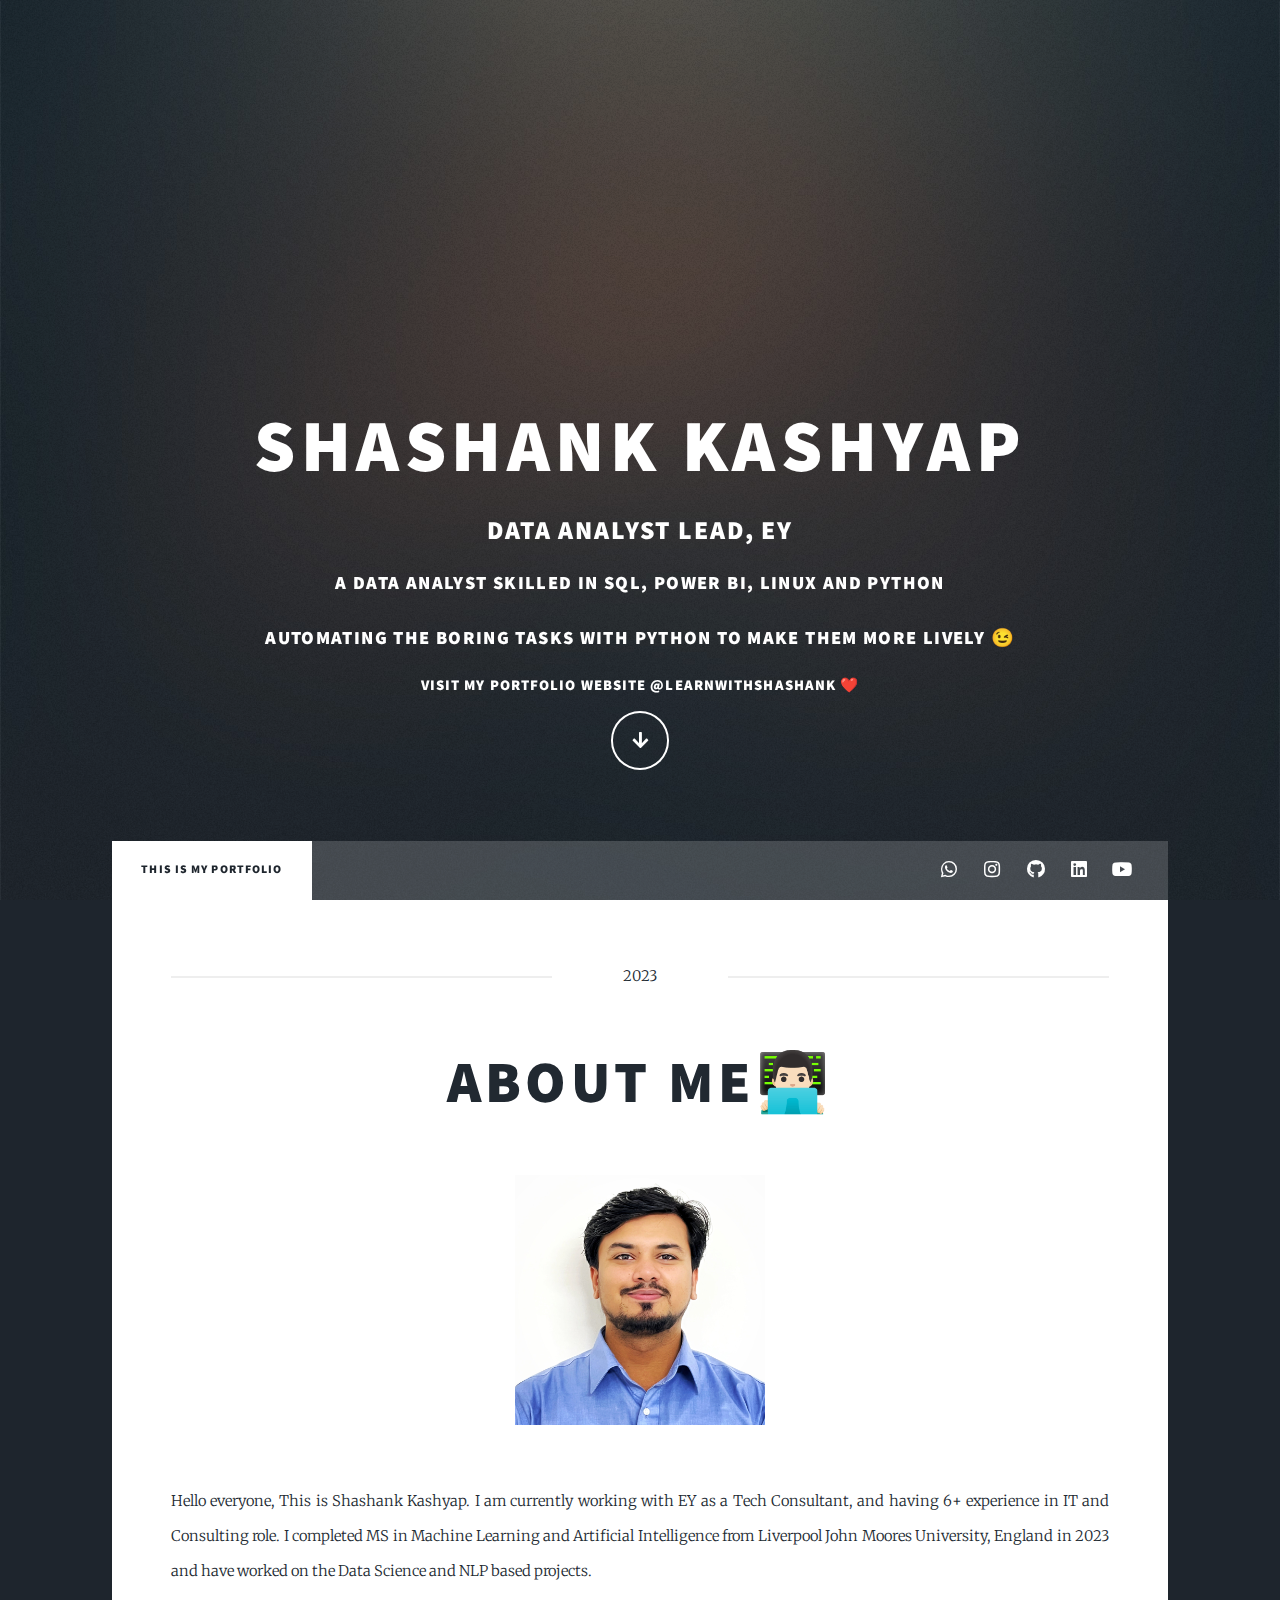
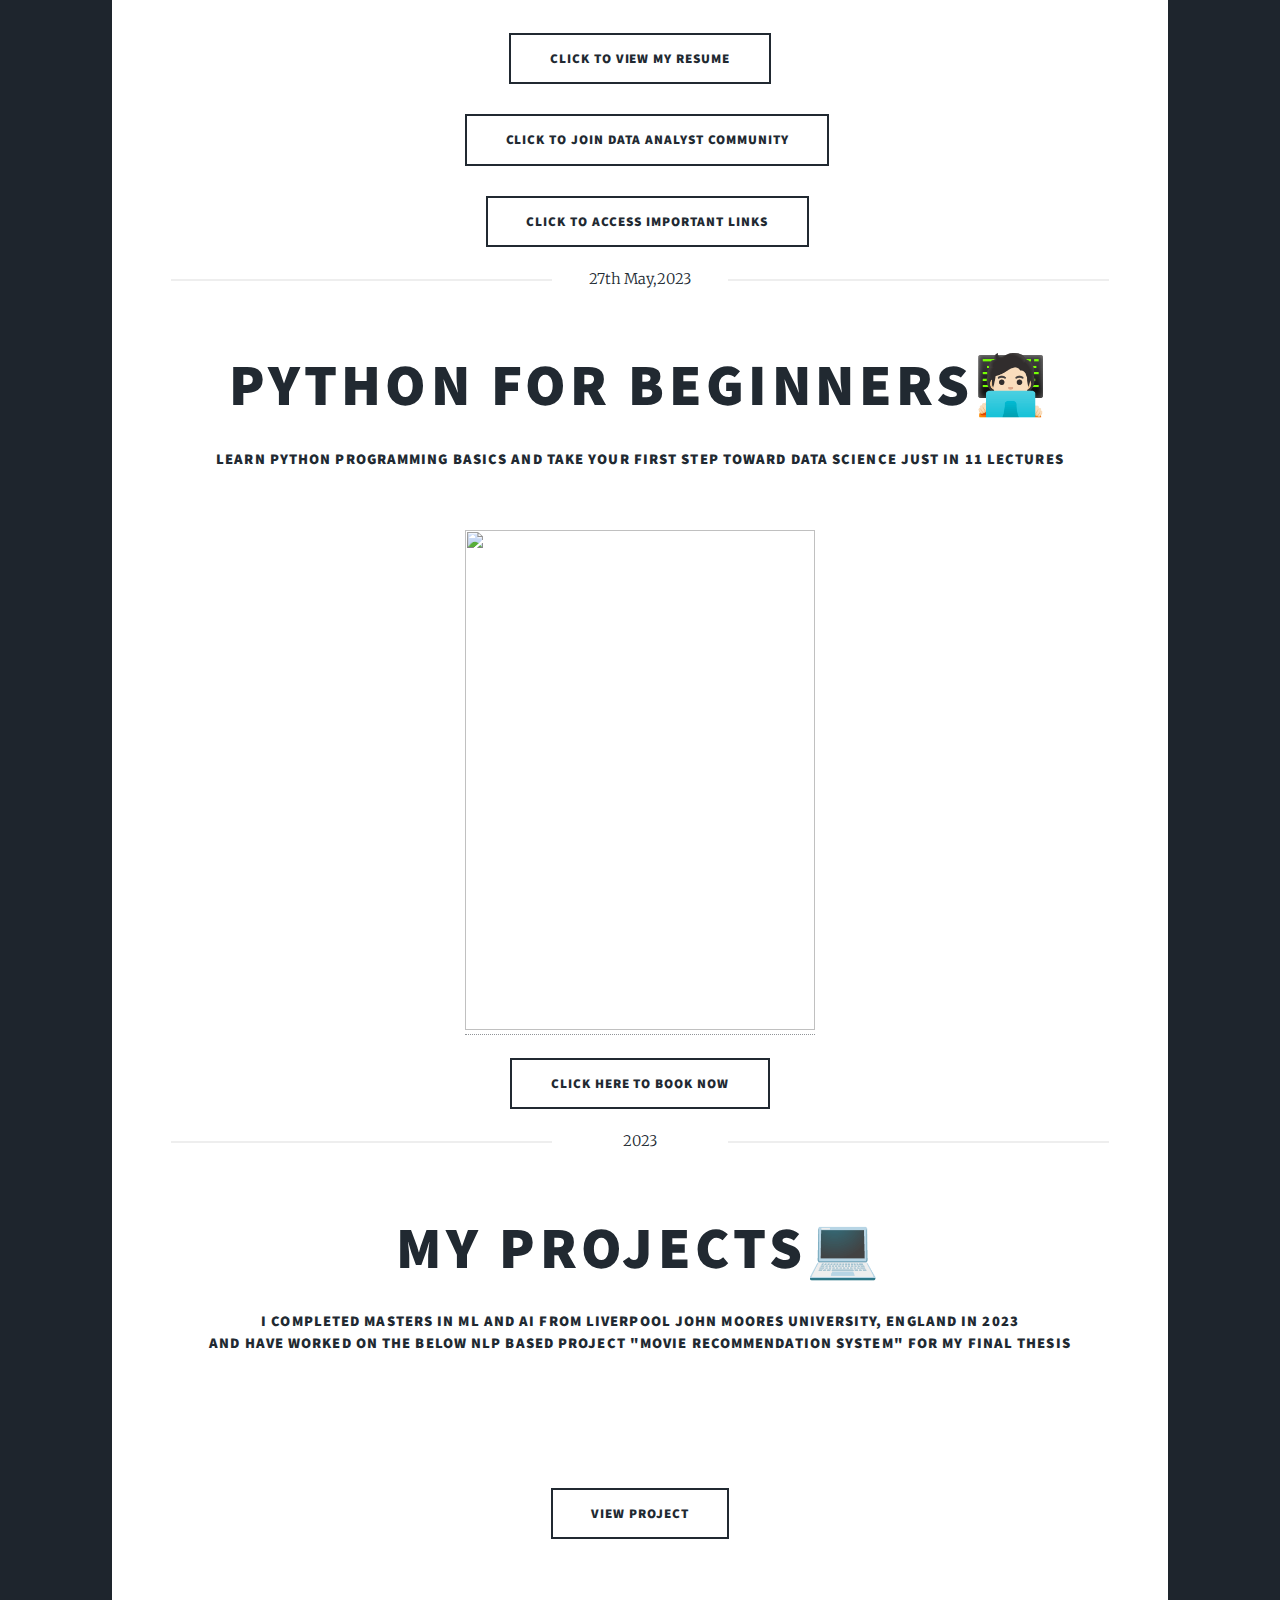
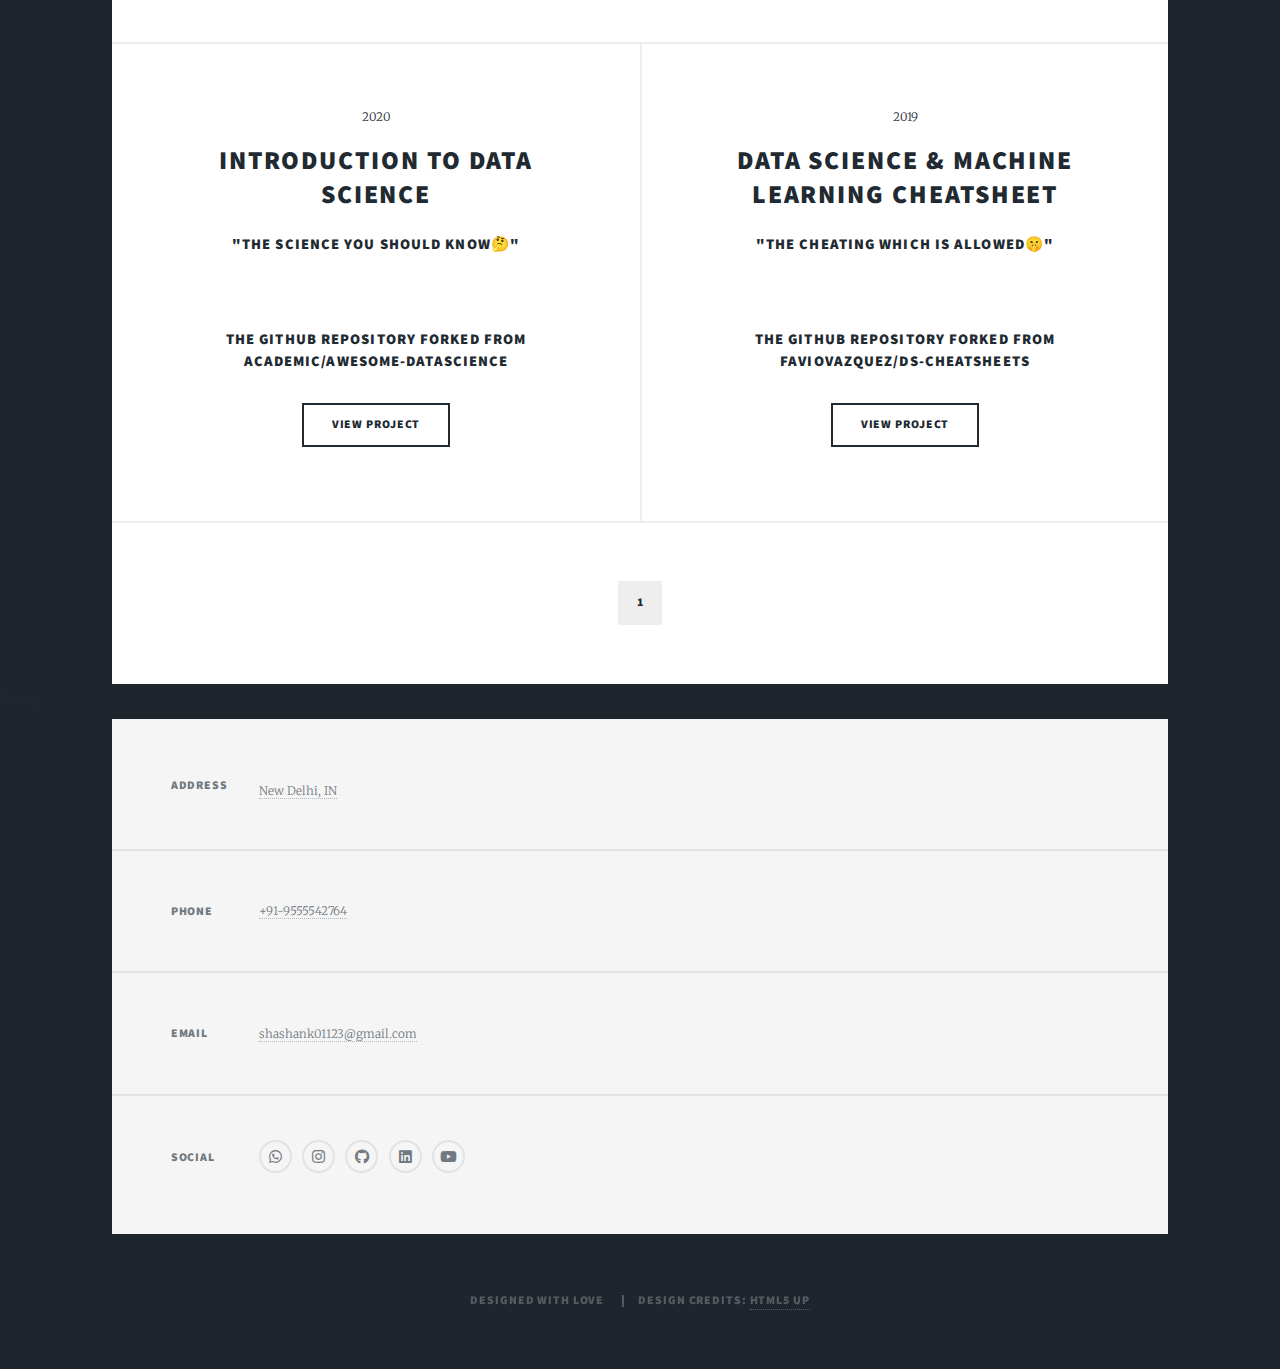
==== index.html @ ef39d3ba "rev" ====
<!DOCTYPE HTML>
<!--
	Massively by HTML5 UP
	html5up.net | @ajlkn
	Free for personal and commercial use under the CCA 3.0 license (html5up.net/license)
-->
<html>

<head>
    <title>Shashank Kashyap Portfolio</title>
    <link rel="icon" href="Shashank_Photograph1.jpg" type="image/x-icon">
    <meta charset="utf-8" />
    <meta name="viewport" content="width=device-width, initial-scale=1, user-scalable=no" />

    <link rel="stylesheet" href="assets/css/main.css" />
    <!-- <noscript>
        <link rel="icon" href="favicon.ico" type = "image/x-icon">
        <link rel="icon" href="Shashank_Photograph.jpeg" type = "image/x-icon">
    </noscript> -->
</head>

<body class="is-preload">

    <!-- Wrapper -->
    <div id="wrapper" class="fade-in">
        <!-- Intro -->
        <div id="intro">
            <h1>Shashank Kashyap</h1>
            <h2>Data Analyst Lead, EY</h2>
            <h3>A Data Analyst skilled in SQL, Power BI, Linux and Python <br><br> Automating the boring tasks with PYthon to make
                them more lively 😉<br></h3>
            <h4>visit my portfolio website<a href="https://learnwithshashank.exlyapp.com/" target="_blank">
                    @learnwithshashank ❤️</a></h4>
            <ul class="actions">
                <li><a href="#header" class="button icon solid solo fa-arrow-down scrolly">Continue</a></li>
            </ul>
        </div>

        <!-- Header -->
        <header id="header">
            <a href="index.html" class="logo">Welcome to my page</a>
        </header>

        <!-- Nav -->
        <nav id="nav">
            <ul class="links">
                <li class="active"><a href="index.html">This is my Portfolio</a></li>
                <!-- <li><a href="generic.html">Generic Page</a></li>
                <li><a href="elements.html">Elements Reference</a></li> -->
            </ul>
            <ul class="icons">
                <li><a href="https://wa.link/x81d4i" target="_blank" class="icon brands alt fa-whatsapp"><span
                            class="label">WhatsApp</span></a></li>
                <li><a href="https://www.instagram.com/learnwithshashank/" target="_blank"
                        class="icon brands alt fa-instagram"><span class="label">Instagram</span></a></li>
                <li><a href="https://github.com/imShashanKashyap/" target="_blank"
                        class="icon brands alt fa-github"><span class="label">GitHub</span></a></li>
                <li><a href="https://www.linkedin.com/in/imshashankashyap/" target="_blank"
                        class="icon brands alt fa-linkedin"><span class="label">LinkedIn</span></a></li>
                <li><a href="https://www.youtube.com/shashankkashyap08" target="_blank"
                        class="icon brands alt fa-youtube"><span class="label">Youtube</span></a></li>
            </ul>
        </nav>

        <!-- Main -->
        <div id="main">

            <!-- Featured Post -->

            <article class="post featured">
                <header class="major">
                    <span class="date">2023</span>
                    <h2><a href="https://www.linkedin.com/in/imshashankashyap/" target="_blank">About me👨🏻‍💻</a></h2>

                </header>
                <a href="https://www.linkedin.com/in/imshashankashyap/" target="_blank" class="image main">
                    <center><img src="Shashank_Photograph1.jpg" style="width:250px" ; height:250px alt=""> </center>
                </a>
                <p>Hello everyone, This is Shashank Kashyap. I am currently working with EY as a Tech Consultant, and
                    having 6+ experience in IT and Consulting role. I completed MS in Machine Learning and Artificial
                    Intelligence from Liverpool John Moores University, England in 2023
                    and have worked on the Data Science and NLP based projects.</p>
                <ul class="actions special">


                    <li><a href="https://resume-shashank-kashyap.s3.amazonaws.com/Shashank_Kashyap_Data_Analyst.pdf"
                            target="_blank" class="button large">
                            Click to View my Resume
                        </a>
                    </li>


                    <li><a href="https://chat.whatsapp.com/FTHZYfLlCOY73GuhwuONYT" target="_blank" class="button large">
                            Click to join Data Analyst Community
                        </a>
                    </li>

                    <li><a href="https://docs.google.com/spreadsheets/d/1aVnLCaL0VPZSQAHD0v4YayNS-m0azWT36VpyDzQ6N10/edit?usp=sharing"
                            target="_blank" class="button large">
                            Click to access important links
                        </a>
                    </li>
                </ul>

                <style>
                    .large-button {
                        padding: 10px 20px;
                        font-size: 16px;
                        white-space: normal;
                        word-wrap: break-word;
                    }
                </style>

                <style>
                    .actions.special {
                        display: flex;
                        flex-direction: column;
                        align-items: center;
                        justify-content: center;
                        height: vh;
                    }

                    .actions.special li {
                        margin: 15px 0;
                    }

                    .actions.special li.bottom {
                        margin-top: auto;
                        margin-bottom: 0;
                    }
                </style>

                <! </article>

                    <article class="post featured">
                        <header class="major">
                            <span class="date">27th May,2023</span>
                            <h2><a href="https://tinyurl.com/y9uet72b" target="_blank">Python for Beginners🧑🏻‍💻</a>
                            </h2>
                            <h4>Learn Python Programming Basics and take your first step toward Data Science just in 11
                                lectures

                            </h4>
                        </header>
                        <a href="https://tinyurl.com/y9uet72b" target="_blank" class="product-image"><img
                                src="Python poster.jpg" height="500px" width="350px" alt=""></a>
                        <ul class="actions special">
                            <li><a href="https://tinyurl.com/y9uet72b" target="_blank" class="button large">Click Here
                                    to BOOK now</a></li>
                        </ul>
                    </article>


                    <!-- <article class="post featured"> -->
                    <header class="major">
                        <span class="date">2023</span>
                        <h2><a href="https://github.com/imShashanKashyap/MovRec_Repository" target="_blank">My
                                Projects💻</a></h2>
                        <h4>I completed Masters in ML and AI from Liverpool John Moores University, England in 2023<br>
                            and have worked on the below NLP based Project "Movie Recommendation System" for my Final
                            Thesis</h4>
                    </header>
                    <a href="https://github.com/imShashanKashyap/MovRec_Repository" target="_blank"
                        class="image main"><img src="Netflix1.jpg" alt="" /></a>
                    <ul class="actions special">
                        <li><a href="https://github.com/imShashanKashyap/MovRec_Repository" target="_blank"
                                class="button large">View Project</a></li>
                    </ul>
            </article>

            <!-- Posts -->
            <section class="posts">
                <!-- <1> -->
                <article>
                    <header>
                        <span class="date">2020</span>
                        <h2><a href="https://github.com/imShashanKashyap/awesome-datascience"
                                target="_blank">Introduction to Data Science</a>
                        </h2>
                        <h4>"The Science you should know🤔"</h4>
                    </header>
                    <a href="https://github.com/imShashanKashyap/awesome-datascience target=" _blank""
                        class="image fit"><img src="Data Science1.jpg" alt="" /></a>
                    <h4>The github repository forked from academic/awesome-datascience</h4>
                    <ul class="actions special">
                        <li><a href="https://github.com/imShashanKashyap/awesome-datascience target=" _blank""
                                class="button">View
                                Project</a></li>
                    </ul>
                </article>

                <!-- <2> -->
                <article>
                    <header>
                        <span class="date">2019</span>
                        <h2><a href="https://github.com/imShashanKashyap/ds-cheatsheets" target="_blank">Data Science &
                                Machine Learning
                                Cheatsheet</a></h2>
                        <h4>"The cheating which is allowed🤫"</h4>
                    </header>
                    <a href="https://github.com/imShashanKashyap/ds-cheatsheets" target="_blank" class="image fit"><img
                            src="cheatsheet1.jpg" alt="" /></a>
                    <h4>The github repository forked from FavioVazquez/ds-cheatsheets</h4>
                    <ul class="actions special">
                        <li><a href="https://github.com/imShashanKashyap/ds-cheatsheets" target="_blank"
                                class="button">View Project</a>
                            <! </li>
                    </ul>
                </article>

                <!-- <3>
                <! <article>
                    <header>
                        <span class="date">April 18, 2017</span>
                        <h2><a href="#">Ante mattis<br />
                                interdum dolor</a></h2>
                    </header>
                    <a href="#" class="image fit"><img src="images/pic04.jpg" alt="" /></a>
                    <p>Donec eget ex magna. Interdum et malesuada fames ac ante ipsum primis in faucibus. Pellentesque
                        venenatis dolor imperdiet dolor mattis sagittis magna etiam.</p>
                    <ul class="actions special">
                        <li><a href="#" class="button">Full Story</a></li>
                    </ul>
                </article>

                <4>
                <article>
                    <header>
                        <span class="date">April 14, 2017</span>
                        <h2><a href="#">Tempus sed<br />
                                nulla imperdiet</a></h2>
                    </header>
                    <a href="#" class="image fit"><img src="images/pic05.jpg" alt="" /></a>
                    <p>Donec eget ex magna. Interdum et malesuada fames ac ante ipsum primis in faucibus. Pellentesque
                        venenatis dolor imperdiet dolor mattis sagittis magna etiam.</p>
                    <ul class="actions special">
                        <li><a href="#" class="button">Full Story</a></li>
                    </ul>
                </article>

                <5>
                <article>
                    <header>
                        <span class="date">April 11, 2017</span>
                        <h2><a href="#">Odio magna<br />
                                sed consectetur</a></h2>
                    </header>
                    <a href="#" class="image fit"><img src="images/pic06.jpg" alt="" /></a>
                    <p>Donec eget ex magna. Interdum et malesuada fames ac ante ipsum primis in faucibus. Pellentesque
                        venenatis dolor imperdiet dolor mattis sagittis magna etiam.</p>
                    <ul class="actions special">
                        <li><a href="#" class="button">Full Story</a></li>
                    </ul>
                </article>

                <6>
                <article>
                    <header>
                        <span class="date">April 7, 2017</span>
                        <h2><a href="#">Augue lorem<br />
                                primis vestibulum</a></h2>
                    </header>
                    <a href="#" class="image fit"><img src="images/pic07.jpg" alt="" /></a>
                    <p>Donec eget ex magna. Interdum et malesuada fames ac ante ipsum primis in faucibus. Pellentesque
                        venenatis dolor imperdiet dolor mattis sagittis magna etiam.</p>
                    <ul class="actions special">
                        <li><a href="#" class="button">Full Story</a></li>
                    </ul>
                </article> -->

            </section>

            <!-- Footer -->
            <footer>
                <div class="pagination">
                    <!--<a href="#" class="previous">Prev</a>-->
                    <a href="#" class="page active">1</a>
                    <!-- <a href="#" class="page">2</a> -->
                    <!-- <a href="#" class="page">3</a>
                    <span class="extra">&hellip;</span>
                    <a href="#" class="page">8</a>
                    <a href="#" class="page">9</a>
                    <a href="#" class="page">10</a>
                    <a href="#" class="next">Next</a> -->
                </div>
            </footer>

        </div>

        Footer
        <footer id="footer">
            <!-- <section>
                <form method="post" action="#">
                    <div class="fields">
                        <div class="field">
                            <label for="name">Name</label>
                            <input type="text" name="name" id="name" />
                        </div>
                        <div class="field">
                            <label for="email">Email</label>
                            <input type="text" name="email" id="email" />
                        </div>
                        <div class="field">
                            <label for="message">Message</label>
                            <textarea name="message" id="message" rows="3"></textarea>
                        </div>
                    </div>
                    <ul class="actions">
                        <li><input type="submit" value="Send Message" /></li>
                    </ul>
                </form>
            </section> -->


            <section class="split contact">
                <section class="alt">
                    <h3>Address</h3>

                    <p><a href="https://www.google.com/maps/place/New+Delhi,+Delhi/@28.5900635,77.2290188,15z/data=!4m6!3m5!1s0x390cfd5b347eb62d:0x52c2b7494e204dce!8m2!3d28.6139391!4d77.2090212!16zL20vMGRsdjA"
                            target="_blank">New Delhi, IN</a></p>
                    </p>
                </section>
                <section>
                    <h3>Phone</h3>
                    <p><a href="tel: 919555542764" target="_blank">+91-9555542764</a></p>
                </section>
                <section>
                    <h3>Email</h3>
                    <p><a href="mailto:shashank01123@gmail.com?&subject=Reaching out from Portfolio Website&body=Hello Shashank,"
                            target="_blank">shashank01123@gmail.com</a></p>
                </section>
                <section>
                    <h3>Social</h3>
                    <ul class="icons alt">

                        <li><a href="https://wa.link/x81d4i" target="_blank" class="icon brands alt fa-whatsapp"><span
                                    class="label">WhatsApp</span></a></li>
                        <li><a href="https://www.instagram.com/learnwithshashank/" target="_blank"
                                class="icon brands alt fa-instagram"><span class="label">Instagram</span></a></li>
                        <li><a href="https://github.com/imShashanKashyap/" target="_blank"
                                class="icon brands alt fa-github"><span class="label">GitHub</span></a></li>
                        <li><a href="https://www.linkedin.com/in/imshashankashyap/" target="_blank"
                                class="icon brands alt fa-linkedin"><span class="label">LinkedIn</span></a></li>
                        <li><a href="https://www.youtube.com/shashankkashyap08" target="_blank"
                                class="icon brands alt fa-youtube"><span class="label">Youtube</span></a></li>
                    </ul>

                </section>
            </section>
        </footer>

        <!-- Copyright -->
        <div id="copyright">
            <ul>
                <li>Designed with Love</li>
                <li>Design Credits: <a href="https://html5up.net">HTML5 UP</a></li>
            </ul>
        </div>

    </div>

    <!-- Scripts -->
    <script src="assets/js/jquery.min.js"></script>
    <script src="assets/js/jquery.scrollex.min.js"></script>
    <script src="assets/js/jquery.scrolly.min.js"></script>
    <script src="assets/js/browser.min.js"></script>
    <script src="assets/js/breakpoints.min.js"></script>
    <script src="assets/js/util.js"></script>
    <script src="assets/js/main.js"></script>

</body>

</html>
---- assets/css/main.css ----
@import url(fontawesome-all.min.css);
@import url("https://fonts.googleapis.com/css?family=Merriweather:300,700,300italic,700italic|Source+Sans+Pro:900");

/*
	Massively by HTML5 UP
	html5up.net | @ajlkn
	Free for personal and commercial use under the CCA 3.0 license (html5up.net/license)
*/

html, body, div, span, applet, object,
iframe, h1, h2, h3, h4, h5, h6, p, blockquote,
pre, a, abbr, acronym, address, big, cite,
code, del, dfn, em, img, ins, kbd, q, s, samp,
small, strike, strong, sub, sup, tt, var, b,
u, i, center, dl, dt, dd, ol, ul, li, fieldset,
form, label, legend, table, caption, tbody,
tfoot, thead, tr, th, td, article, aside,
canvas, details, embed, figure, figcaption,
footer, header, hgroup, menu, nav, output, ruby,
section, summary, time, mark, audio, video {
	margin: 0;
	padding: 0;
	border: 0;
	font-size: 100%;
	font: inherit;
	vertical-align: baseline;}

article, aside, details, figcaption, figure,
footer, header, hgroup, menu, nav, section {
	display: block;}

body {
	line-height: 1;
}

ol, ul {
	list-style: none;
}

blockquote, q {
	quotes: none;
}

	blockquote:before, blockquote:after, q:before, q:after {
		content: '';
		content: none;
	}

table {
	border-collapse: collapse;
	border-spacing: 0;
}

body {
	-webkit-text-size-adjust: none;
}

mark {
	background-color: transparent;
	color: inherit;
}

input::-moz-focus-inner {
	border: 0;
	padding: 0;
}

input, select, textarea {
	-moz-appearance: none;
	-webkit-appearance: none;
	-ms-appearance: none;
	appearance: none;
}

/* Basic */

	@-ms-viewport {
		width: device-width;
	}

	body {
		-ms-overflow-style: scrollbar;
	}

	@media screen and (max-width: 480px) {

		html, body {
			min-width: 320px;
		}

	}

	html {
		box-sizing: border-box;
	}

	*, *:before, *:after {
		box-sizing: inherit;
	}

	body {
		background-color: #1e252d;
	}

		body.is-preload *, body.is-preload *:before, body.is-preload *:after {
			-moz-animation: none !important;
			-webkit-animation: none !important;
			-ms-animation: none !important;
			animation: none !important;
			-moz-transition: none !important;
			-webkit-transition: none !important;
			-ms-transition: none !important;
			transition: none !important;
		}

/* Type */

	html {
		font-size: 16pt;
	}

		@media screen and (max-width: 1680px) {

			html {
				font-size: 12pt;
			}

		}

		@media screen and (max-width: 1280px) {

			html {
				font-size: 11pt;
			}

		}

		@media screen and (max-width: 360px) {

			html {
				font-size: 10pt;
			}

		}

	body {
		color: #212931;
	}

	body, input, select, textarea {
		font-family: "Merriweather", Georgia, serif;
		font-weight: 300;
		font-size: 1rem;
		line-height: 2.375;
	}

	a {
		-moz-transition: color 0.2s ease-in-out, background-color 0.2s ease-in-out, border-color 0.2s ease-in-out, box-shadow 0.2s ease-in-out;
		-webkit-transition: color 0.2s ease-in-out, background-color 0.2s ease-in-out, border-color 0.2s ease-in-out, box-shadow 0.2s ease-in-out;
		-ms-transition: color 0.2s ease-in-out, background-color 0.2s ease-in-out, border-color 0.2s ease-in-out, box-shadow 0.2s ease-in-out;
		transition: color 0.2s ease-in-out, background-color 0.2s ease-in-out, border-color 0.2s ease-in-out, box-shadow 0.2s ease-in-out;
		border-bottom: dotted 1px;
		text-decoration: none;
	}

		a:hover {
			border-bottom-color: transparent;
		}

	strong, b {
		font-weight: 600;
	}

	em, i {
		font-style: italic;
	}

	p {
		text-align: justify;
		margin: 0 0 2rem 0;
	}

	h1, h2, h3, h4, h5, h6 {
		font-family: "Source Sans Pro", Helvetica, sans-serif;
		font-weight: 900;
		line-height: 1.5;
		letter-spacing: 0.075em;
		text-transform: uppercase;
		margin: 0 0 1rem 0;
	}

		h1 a, h2 a, h3 a, h4 a, h5 a, h6 a {
			border-bottom: 0;
			color: inherit;
			text-decoration: none;
		}

	h1 {
		font-size: 4rem;
		line-height: 1.1;
		margin: 0 0 2rem 0;
	}

	h2 {
		font-size: 1.75rem;
		line-height: 1.3;
		margin: 0 0 1.5rem 0;
	}

	h3 {
		font-size: 1.25rem;
		margin: 0 0 1.5rem 0;
	}

	h4 {
		font-size: 1rem;
	}

	h5 {
		font-size: 0.9rem;
	}

	h6 {
		font-size: 0.8rem;
	}

	sub {
		font-size: 0.8rem;
		position: relative;
		top: 0.5rem;
	}

	sup {
		font-size: 0.8rem;
		position: relative;
		top: -0.5rem;
	}

	blockquote {
		border-left: solid 4px;
		font-style: italic;
		margin: 0 0 2rem 0;
		padding: 0.5rem 0 0.5rem 2rem;
	}

	code {
		border: solid 2px;
		font-family: "Courier New", monospace;
		font-size: 0.9rem;
		margin: 0 0.25rem;
		padding: 0.25rem 0.65rem;
	}

	pre {
		-webkit-overflow-scrolling: touch;
		font-family: "Courier New", monospace;
		font-size: 0.9rem;
		margin: 0 0 2rem 0;
	}

		pre code {
			display: block;
			line-height: 1.75;
			padding: 1rem 1.5rem;
			overflow-x: auto;
		}

	hr {
		border: 0;
		border-bottom: solid 2px;
		margin: 3rem 0;
	}

		hr.major {
			margin: 5rem 0;
		}

	.align-left {
		text-align: left;
	}

	.align-center {
		text-align: center;
	}

	.align-right {
		text-align: right;
	}

	input, select, textarea {
		color: #212931;
	}

	a {
		color: #212931;
		border-bottom-color: rgba(33, 41, 49, 0.5);
	}

		a:hover {
			border-bottom-color: transparent;
			color: #18bfef !important;
		}

	strong, b {
		color: #212931;
	}

	h1, h2, h3, h4, h5, h6 {
		color: #212931;
	}

	blockquote {
		border-left-color: #eeeeee;
	}

	code {
		background: rgba(220, 220, 220, 0.25);
		border-color: #eeeeee;
	}

	hr {
		border-bottom-color: #eeeeee;
	}

/* Row */

	.row {
		display: flex;
		flex-wrap: wrap;
		box-sizing: border-box;
		align-items: stretch;
	}

		.row > * {
			box-sizing: border-box;
		}

		.row.gtr-uniform > * > :last-child {
			margin-bottom: 0;
		}

		.row.aln-left {
			justify-content: flex-start;
		}

		.row.aln-center {
			justify-content: center;
		}

		.row.aln-right {
			justify-content: flex-end;
		}

		.row.aln-top {
			align-items: flex-start;
		}

		.row.aln-middle {
			align-items: center;
		}

		.row.aln-bottom {
			align-items: flex-end;
		}

		.row > .imp {
			order: -1;
		}

		.row > .col-1 {
			width: 8.33333%;
		}

		.row > .off-1 {
			margin-left: 8.33333%;
		}

		.row > .col-2 {
			width: 16.66667%;
		}

		.row > .off-2 {
			margin-left: 16.66667%;
		}

		.row > .col-3 {
			width: 25%;
		}

		.row > .off-3 {
			margin-left: 25%;
		}

		.row > .col-4 {
			width: 33.33333%;
		}

		.row > .off-4 {
			margin-left: 33.33333%;
		}

		.row > .col-5 {
			width: 41.66667%;
		}

		.row > .off-5 {
			margin-left: 41.66667%;
		}

		.row > .col-6 {
			width: 50%;
		}

		.row > .off-6 {
			margin-left: 50%;
		}

		.row > .col-7 {
			width: 58.33333%;
		}

		.row > .off-7 {
			margin-left: 58.33333%;
		}

		.row > .col-8 {
			width: 66.66667%;
		}

		.row > .off-8 {
			margin-left: 66.66667%;
		}

		.row > .col-9 {
			width: 75%;
		}

		.row > .off-9 {
			margin-left: 75%;
		}

		.row > .col-10 {
			width: 83.33333%;
		}

		.row > .off-10 {
			margin-left: 83.33333%;
		}

		.row > .col-11 {
			width: 91.66667%;
		}

		.row > .off-11 {
			margin-left: 91.66667%;
		}

		.row > .col-12 {
			width: 100%;
		}

		.row > .off-12 {
			margin-left: 100%;
		}

		.row.gtr-0 {
			margin-top: 0;
			margin-left: 0rem;
		}

			.row.gtr-0 > * {
				padding: 0 0 0 0rem;
			}

			.row.gtr-0.gtr-uniform {
				margin-top: 0rem;
			}

				.row.gtr-0.gtr-uniform > * {
					padding-top: 0rem;
				}

		.row.gtr-25 {
			margin-top: 0;
			margin-left: -0.375rem;
		}

			.row.gtr-25 > * {
				padding: 0 0 0 0.375rem;
			}

			.row.gtr-25.gtr-uniform {
				margin-top: -0.375rem;
			}

				.row.gtr-25.gtr-uniform > * {
					padding-top: 0.375rem;
				}

		.row.gtr-50 {
			margin-top: 0;
			margin-left: -0.75rem;
		}

			.row.gtr-50 > * {
				padding: 0 0 0 0.75rem;
			}

			.row.gtr-50.gtr-uniform {
				margin-top: -0.75rem;
			}

				.row.gtr-50.gtr-uniform > * {
					padding-top: 0.75rem;
				}

		.row {
			margin-top: 0;
			margin-left: -1.5rem;
		}

			.row > * {
				padding: 0 0 0 1.5rem;
			}

			.row.gtr-uniform {
				margin-top: -1.5rem;
			}

				.row.gtr-uniform > * {
					padding-top: 1.5rem;
				}

		.row.gtr-150 {
			margin-top: 0;
			margin-left: -2.25rem;
		}

			.row.gtr-150 > * {
				padding: 0 0 0 2.25rem;
			}

			.row.gtr-150.gtr-uniform {
				margin-top: -2.25rem;
			}

				.row.gtr-150.gtr-uniform > * {
					padding-top: 2.25rem;
				}

		.row.gtr-200 {
			margin-top: 0;
			margin-left: -3rem;
		}

			.row.gtr-200 > * {
				padding: 0 0 0 3rem;
			}

			.row.gtr-200.gtr-uniform {
				margin-top: -3rem;
			}

				.row.gtr-200.gtr-uniform > * {
					padding-top: 3rem;
				}

		@media screen and (max-width: 1680px) {

			.row {
				display: flex;
				flex-wrap: wrap;
				box-sizing: border-box;
				align-items: stretch;
			}

				.row > * {
					box-sizing: border-box;
				}

				.row.gtr-uniform > * > :last-child {
					margin-bottom: 0;
				}

				.row.aln-left {
					justify-content: flex-start;
				}

				.row.aln-center {
					justify-content: center;
				}

				.row.aln-right {
					justify-content: flex-end;
				}

				.row.aln-top {
					align-items: flex-start;
				}

				.row.aln-middle {
					align-items: center;
				}

				.row.aln-bottom {
					align-items: flex-end;
				}

				.row > .imp-xlarge {
					order: -1;
				}

				.row > .col-1-xlarge {
					width: 8.33333%;
				}

				.row > .off-1-xlarge {
					margin-left: 8.33333%;
				}

				.row > .col-2-xlarge {
					width: 16.66667%;
				}

				.row > .off-2-xlarge {
					margin-left: 16.66667%;
				}

				.row > .col-3-xlarge {
					width: 25%;
				}

				.row > .off-3-xlarge {
					margin-left: 25%;
				}

				.row > .col-4-xlarge {
					width: 33.33333%;
				}

				.row > .off-4-xlarge {
					margin-left: 33.33333%;
				}

				.row > .col-5-xlarge {
					width: 41.66667%;
				}

				.row > .off-5-xlarge {
					margin-left: 41.66667%;
				}

				.row > .col-6-xlarge {
					width: 50%;
				}

				.row > .off-6-xlarge {
					margin-left: 50%;
				}

				.row > .col-7-xlarge {
					width: 58.33333%;
				}

				.row > .off-7-xlarge {
					margin-left: 58.33333%;
				}

				.row > .col-8-xlarge {
					width: 66.66667%;
				}

				.row > .off-8-xlarge {
					margin-left: 66.66667%;
				}

				.row > .col-9-xlarge {
					width: 75%;
				}

				.row > .off-9-xlarge {
					margin-left: 75%;
				}

				.row > .col-10-xlarge {
					width: 83.33333%;
				}

				.row > .off-10-xlarge {
					margin-left: 83.33333%;
				}

				.row > .col-11-xlarge {
					width: 91.66667%;
				}

				.row > .off-11-xlarge {
					margin-left: 91.66667%;
				}

				.row > .col-12-xlarge {
					width: 100%;
				}

				.row > .off-12-xlarge {
					margin-left: 100%;
				}

				.row.gtr-0 {
					margin-top: 0;
					margin-left: 0rem;
				}

					.row.gtr-0 > * {
						padding: 0 0 0 0rem;
					}

					.row.gtr-0.gtr-uniform {
						margin-top: 0rem;
					}

						.row.gtr-0.gtr-uniform > * {
							padding-top: 0rem;
						}

				.row.gtr-25 {
					margin-top: 0;
					margin-left: -0.375rem;
				}

					.row.gtr-25 > * {
						padding: 0 0 0 0.375rem;
					}

					.row.gtr-25.gtr-uniform {
						margin-top: -0.375rem;
					}

						.row.gtr-25.gtr-uniform > * {
							padding-top: 0.375rem;
						}

				.row.gtr-50 {
					margin-top: 0;
					margin-left: -0.75rem;
				}

					.row.gtr-50 > * {
						padding: 0 0 0 0.75rem;
					}

					.row.gtr-50.gtr-uniform {
						margin-top: -0.75rem;
					}

						.row.gtr-50.gtr-uniform > * {
							padding-top: 0.75rem;
						}

				.row {
					margin-top: 0;
					margin-left: -1.5rem;
				}

					.row > * {
						padding: 0 0 0 1.5rem;
					}

					.row.gtr-uniform {
						margin-top: -1.5rem;
					}

						.row.gtr-uniform > * {
							padding-top: 1.5rem;
						}

				.row.gtr-150 {
					margin-top: 0;
					margin-left: -2.25rem;
				}

					.row.gtr-150 > * {
						padding: 0 0 0 2.25rem;
					}

					.row.gtr-150.gtr-uniform {
						margin-top: -2.25rem;
					}

						.row.gtr-150.gtr-uniform > * {
							padding-top: 2.25rem;
						}

				.row.gtr-200 {
					margin-top: 0;
					margin-left: -3rem;
				}

					.row.gtr-200 > * {
						padding: 0 0 0 3rem;
					}

					.row.gtr-200.gtr-uniform {
						margin-top: -3rem;
					}

						.row.gtr-200.gtr-uniform > * {
							padding-top: 3rem;
						}

		}

		@media screen and (max-width: 1280px) {

			.row {
				display: flex;
				flex-wrap: wrap;
				box-sizing: border-box;
				align-items: stretch;
			}

				.row > * {
					box-sizing: border-box;
				}

				.row.gtr-uniform > * > :last-child {
					margin-bottom: 0;
				}

				.row.aln-left {
					justify-content: flex-start;
				}

				.row.aln-center {
					justify-content: center;
				}

				.row.aln-right {
					justify-content: flex-end;
				}

				.row.aln-top {
					align-items: flex-start;
				}

				.row.aln-middle {
					align-items: center;
				}

				.row.aln-bottom {
					align-items: flex-end;
				}

				.row > .imp-large {
					order: -1;
				}

				.row > .col-1-large {
					width: 8.33333%;
				}

				.row > .off-1-large {
					margin-left: 8.33333%;
				}

				.row > .col-2-large {
					width: 16.66667%;
				}

				.row > .off-2-large {
					margin-left: 16.66667%;
				}

				.row > .col-3-large {
					width: 25%;
				}

				.row > .off-3-large {
					margin-left: 25%;
				}

				.row > .col-4-large {
					width: 33.33333%;
				}

				.row > .off-4-large {
					margin-left: 33.33333%;
				}

				.row > .col-5-large {
					width: 41.66667%;
				}

				.row > .off-5-large {
					margin-left: 41.66667%;
				}

				.row > .col-6-large {
					width: 50%;
				}

				.row > .off-6-large {
					margin-left: 50%;
				}

				.row > .col-7-large {
					width: 58.33333%;
				}

				.row > .off-7-large {
					margin-left: 58.33333%;
				}

				.row > .col-8-large {
					width: 66.66667%;
				}

				.row > .off-8-large {
					margin-left: 66.66667%;
				}

				.row > .col-9-large {
					width: 75%;
				}

				.row > .off-9-large {
					margin-left: 75%;
				}

				.row > .col-10-large {
					width: 83.33333%;
				}

				.row > .off-10-large {
					margin-left: 83.33333%;
				}

				.row > .col-11-large {
					width: 91.66667%;
				}

				.row > .off-11-large {
					margin-left: 91.66667%;
				}

				.row > .col-12-large {
					width: 100%;
				}

				.row > .off-12-large {
					margin-left: 100%;
				}

				.row.gtr-0 {
					margin-top: 0;
					margin-left: 0rem;
				}

					.row.gtr-0 > * {
						padding: 0 0 0 0rem;
					}

					.row.gtr-0.gtr-uniform {
						margin-top: 0rem;
					}

						.row.gtr-0.gtr-uniform > * {
							padding-top: 0rem;
						}

				.row.gtr-25 {
					margin-top: 0;
					margin-left: -0.375rem;
				}

					.row.gtr-25 > * {
						padding: 0 0 0 0.375rem;
					}

					.row.gtr-25.gtr-uniform {
						margin-top: -0.375rem;
					}

						.row.gtr-25.gtr-uniform > * {
							padding-top: 0.375rem;
						}

				.row.gtr-50 {
					margin-top: 0;
					margin-left: -0.75rem;
				}

					.row.gtr-50 > * {
						padding: 0 0 0 0.75rem;
					}

					.row.gtr-50.gtr-uniform {
						margin-top: -0.75rem;
					}

						.row.gtr-50.gtr-uniform > * {
							padding-top: 0.75rem;
						}

				.row {
					margin-top: 0;
					margin-left: -1.5rem;
				}

					.row > * {
						padding: 0 0 0 1.5rem;
					}

					.row.gtr-uniform {
						margin-top: -1.5rem;
					}

						.row.gtr-uniform > * {
							padding-top: 1.5rem;
						}

				.row.gtr-150 {
					margin-top: 0;
					margin-left: -2.25rem;
				}

					.row.gtr-150 > * {
						padding: 0 0 0 2.25rem;
					}

					.row.gtr-150.gtr-uniform {
						margin-top: -2.25rem;
					}

						.row.gtr-150.gtr-uniform > * {
							padding-top: 2.25rem;
						}

				.row.gtr-200 {
					margin-top: 0;
					margin-left: -3rem;
				}

					.row.gtr-200 > * {
						padding: 0 0 0 3rem;
					}

					.row.gtr-200.gtr-uniform {
						margin-top: -3rem;
					}

						.row.gtr-200.gtr-uniform > * {
							padding-top: 3rem;
						}

		}

		@media screen and (max-width: 980px) {

			.row {
				display: flex;
				flex-wrap: wrap;
				box-sizing: border-box;
				align-items: stretch;
			}

				.row > * {
					box-sizing: border-box;
				}

				.row.gtr-uniform > * > :last-child {
					margin-bottom: 0;
				}

				.row.aln-left {
					justify-content: flex-start;
				}

				.row.aln-center {
					justify-content: center;
				}

				.row.aln-right {
					justify-content: flex-end;
				}

				.row.aln-top {
					align-items: flex-start;
				}

				.row.aln-middle {
					align-items: center;
				}

				.row.aln-bottom {
					align-items: flex-end;
				}

				.row > .imp-medium {
					order: -1;
				}

				.row > .col-1-medium {
					width: 8.33333%;
				}

				.row > .off-1-medium {
					margin-left: 8.33333%;
				}

				.row > .col-2-medium {
					width: 16.66667%;
				}

				.row > .off-2-medium {
					margin-left: 16.66667%;
				}

				.row > .col-3-medium {
					width: 25%;
				}

				.row > .off-3-medium {
					margin-left: 25%;
				}

				.row > .col-4-medium {
					width: 33.33333%;
				}

				.row > .off-4-medium {
					margin-left: 33.33333%;
				}

				.row > .col-5-medium {
					width: 41.66667%;
				}

				.row > .off-5-medium {
					margin-left: 41.66667%;
				}

				.row > .col-6-medium {
					width: 50%;
				}

				.row > .off-6-medium {
					margin-left: 50%;
				}

				.row > .col-7-medium {
					width: 58.33333%;
				}

				.row > .off-7-medium {
					margin-left: 58.33333%;
				}

				.row > .col-8-medium {
					width: 66.66667%;
				}

				.row > .off-8-medium {
					margin-left: 66.66667%;
				}

				.row > .col-9-medium {
					width: 75%;
				}

				.row > .off-9-medium {
					margin-left: 75%;
				}

				.row > .col-10-medium {
					width: 83.33333%;
				}

				.row > .off-10-medium {
					margin-left: 83.33333%;
				}

				.row > .col-11-medium {
					width: 91.66667%;
				}

				.row > .off-11-medium {
					margin-left: 91.66667%;
				}

				.row > .col-12-medium {
					width: 100%;
				}

				.row > .off-12-medium {
					margin-left: 100%;
				}

				.row.gtr-0 {
					margin-top: 0;
					margin-left: 0rem;
				}

					.row.gtr-0 > * {
						padding: 0 0 0 0rem;
					}

					.row.gtr-0.gtr-uniform {
						margin-top: 0rem;
					}

						.row.gtr-0.gtr-uniform > * {
							padding-top: 0rem;
						}

				.row.gtr-25 {
					margin-top: 0;
					margin-left: -0.375rem;
				}

					.row.gtr-25 > * {
						padding: 0 0 0 0.375rem;
					}

					.row.gtr-25.gtr-uniform {
						margin-top: -0.375rem;
					}

						.row.gtr-25.gtr-uniform > * {
							padding-top: 0.375rem;
						}

				.row.gtr-50 {
					margin-top: 0;
					margin-left: -0.75rem;
				}

					.row.gtr-50 > * {
						padding: 0 0 0 0.75rem;
					}

					.row.gtr-50.gtr-uniform {
						margin-top: -0.75rem;
					}

						.row.gtr-50.gtr-uniform > * {
							padding-top: 0.75rem;
						}

				.row {
					margin-top: 0;
					margin-left: -1.5rem;
				}

					.row > * {
						padding: 0 0 0 1.5rem;
					}

					.row.gtr-uniform {
						margin-top: -1.5rem;
					}

						.row.gtr-uniform > * {
							padding-top: 1.5rem;
						}

				.row.gtr-150 {
					margin-top: 0;
					margin-left: -2.25rem;
				}

					.row.gtr-150 > * {
						padding: 0 0 0 2.25rem;
					}

					.row.gtr-150.gtr-uniform {
						margin-top: -2.25rem;
					}

						.row.gtr-150.gtr-uniform > * {
							padding-top: 2.25rem;
						}

				.row.gtr-200 {
					margin-top: 0;
					margin-left: -3rem;
				}

					.row.gtr-200 > * {
						padding: 0 0 0 3rem;
					}

					.row.gtr-200.gtr-uniform {
						margin-top: -3rem;
					}

						.row.gtr-200.gtr-uniform > * {
							padding-top: 3rem;
						}

		}

		@media screen and (max-width: 736px) {

			.row {
				display: flex;
				flex-wrap: wrap;
				box-sizing: border-box;
				align-items: stretch;
			}

				.row > * {
					box-sizing: border-box;
				}

				.row.gtr-uniform > * > :last-child {
					margin-bottom: 0;
				}

				.row.aln-left {
					justify-content: flex-start;
				}

				.row.aln-center {
					justify-content: center;
				}

				.row.aln-right {
					justify-content: flex-end;
				}

				.row.aln-top {
					align-items: flex-start;
				}

				.row.aln-middle {
					align-items: center;
				}

				.row.aln-bottom {
					align-items: flex-end;
				}

				.row > .imp-small {
					order: -1;
				}

				.row > .col-1-small {
					width: 8.33333%;
				}

				.row > .off-1-small {
					margin-left: 8.33333%;
				}

				.row > .col-2-small {
					width: 16.66667%;
				}

				.row > .off-2-small {
					margin-left: 16.66667%;
				}

				.row > .col-3-small {
					width: 25%;
				}

				.row > .off-3-small {
					margin-left: 25%;
				}

				.row > .col-4-small {
					width: 33.33333%;
				}

				.row > .off-4-small {
					margin-left: 33.33333%;
				}

				.row > .col-5-small {
					width: 41.66667%;
				}

				.row > .off-5-small {
					margin-left: 41.66667%;
				}

				.row > .col-6-small {
					width: 50%;
				}

				.row > .off-6-small {
					margin-left: 50%;
				}

				.row > .col-7-small {
					width: 58.33333%;
				}

				.row > .off-7-small {
					margin-left: 58.33333%;
				}

				.row > .col-8-small {
					width: 66.66667%;
				}

				.row > .off-8-small {
					margin-left: 66.66667%;
				}

				.row > .col-9-small {
					width: 75%;
				}

				.row > .off-9-small {
					margin-left: 75%;
				}

				.row > .col-10-small {
					width: 83.33333%;
				}

				.row > .off-10-small {
					margin-left: 83.33333%;
				}

				.row > .col-11-small {
					width: 91.66667%;
				}

				.row > .off-11-small {
					margin-left: 91.66667%;
				}

				.row > .col-12-small {
					width: 100%;
				}

				.row > .off-12-small {
					margin-left: 100%;
				}

				.row.gtr-0 {
					margin-top: 0;
					margin-left: 0rem;
				}

					.row.gtr-0 > * {
						padding: 0 0 0 0rem;
					}

					.row.gtr-0.gtr-uniform {
						margin-top: 0rem;
					}

						.row.gtr-0.gtr-uniform > * {
							padding-top: 0rem;
						}

				.row.gtr-25 {
					margin-top: 0;
					margin-left: -0.375rem;
				}

					.row.gtr-25 > * {
						padding: 0 0 0 0.375rem;
					}

					.row.gtr-25.gtr-uniform {
						margin-top: -0.375rem;
					}

						.row.gtr-25.gtr-uniform > * {
							padding-top: 0.375rem;
						}

				.row.gtr-50 {
					margin-top: 0;
					margin-left: -0.75rem;
				}

					.row.gtr-50 > * {
						padding: 0 0 0 0.75rem;
					}

					.row.gtr-50.gtr-uniform {
						margin-top: -0.75rem;
					}

						.row.gtr-50.gtr-uniform > * {
							padding-top: 0.75rem;
						}

				.row {
					margin-top: 0;
					margin-left: -1.5rem;
				}

					.row > * {
						padding: 0 0 0 1.5rem;
					}

					.row.gtr-uniform {
						margin-top: -1.5rem;
					}

						.row.gtr-uniform > * {
							padding-top: 1.5rem;
						}

				.row.gtr-150 {
					margin-top: 0;
					margin-left: -2.25rem;
				}

					.row.gtr-150 > * {
						padding: 0 0 0 2.25rem;
					}

					.row.gtr-150.gtr-uniform {
						margin-top: -2.25rem;
					}

						.row.gtr-150.gtr-uniform > * {
							padding-top: 2.25rem;
						}

				.row.gtr-200 {
					margin-top: 0;
					margin-left: -3rem;
				}

					.row.gtr-200 > * {
						padding: 0 0 0 3rem;
					}

					.row.gtr-200.gtr-uniform {
						margin-top: -3rem;
					}

						.row.gtr-200.gtr-uniform > * {
							padding-top: 3rem;
						}

		}

		@media screen and (max-width: 480px) {

			.row {
				display: flex;
				flex-wrap: wrap;
				box-sizing: border-box;
				align-items: stretch;
			}

				.row > * {
					box-sizing: border-box;
				}

				.row.gtr-uniform > * > :last-child {
					margin-bottom: 0;
				}

				.row.aln-left {
					justify-content: flex-start;
				}

				.row.aln-center {
					justify-content: center;
				}

				.row.aln-right {
					justify-content: flex-end;
				}

				.row.aln-top {
					align-items: flex-start;
				}

				.row.aln-middle {
					align-items: center;
				}

				.row.aln-bottom {
					align-items: flex-end;
				}

				.row > .imp-xsmall {
					order: -1;
				}

				.row > .col-1-xsmall {
					width: 8.33333%;
				}

				.row > .off-1-xsmall {
					margin-left: 8.33333%;
				}

				.row > .col-2-xsmall {
					width: 16.66667%;
				}

				.row > .off-2-xsmall {
					margin-left: 16.66667%;
				}

				.row > .col-3-xsmall {
					width: 25%;
				}

				.row > .off-3-xsmall {
					margin-left: 25%;
				}

				.row > .col-4-xsmall {
					width: 33.33333%;
				}

				.row > .off-4-xsmall {
					margin-left: 33.33333%;
				}

				.row > .col-5-xsmall {
					width: 41.66667%;
				}

				.row > .off-5-xsmall {
					margin-left: 41.66667%;
				}

				.row > .col-6-xsmall {
					width: 50%;
				}

				.row > .off-6-xsmall {
					margin-left: 50%;
				}

				.row > .col-7-xsmall {
					width: 58.33333%;
				}

				.row > .off-7-xsmall {
					margin-left: 58.33333%;
				}

				.row > .col-8-xsmall {
					width: 66.66667%;
				}

				.row > .off-8-xsmall {
					margin-left: 66.66667%;
				}

				.row > .col-9-xsmall {
					width: 75%;
				}

				.row > .off-9-xsmall {
					margin-left: 75%;
				}

				.row > .col-10-xsmall {
					width: 83.33333%;
				}

				.row > .off-10-xsmall {
					margin-left: 83.33333%;
				}

				.row > .col-11-xsmall {
					width: 91.66667%;
				}

				.row > .off-11-xsmall {
					margin-left: 91.66667%;
				}

				.row > .col-12-xsmall {
					width: 100%;
				}

				.row > .off-12-xsmall {
					margin-left: 100%;
				}

				.row.gtr-0 {
					margin-top: 0;
					margin-left: 0rem;
				}

					.row.gtr-0 > * {
						padding: 0 0 0 0rem;
					}

					.row.gtr-0.gtr-uniform {
						margin-top: 0rem;
					}

						.row.gtr-0.gtr-uniform > * {
							padding-top: 0rem;
						}

				.row.gtr-25 {
					margin-top: 0;
					margin-left: -0.375rem;
				}

					.row.gtr-25 > * {
						padding: 0 0 0 0.375rem;
					}

					.row.gtr-25.gtr-uniform {
						margin-top: -0.375rem;
					}

						.row.gtr-25.gtr-uniform > * {
							padding-top: 0.375rem;
						}

				.row.gtr-50 {
					margin-top: 0;
					margin-left: -0.75rem;
				}

					.row.gtr-50 > * {
						padding: 0 0 0 0.75rem;
					}

					.row.gtr-50.gtr-uniform {
						margin-top: -0.75rem;
					}

						.row.gtr-50.gtr-uniform > * {
							padding-top: 0.75rem;
						}

				.row {
					margin-top: 0;
					margin-left: -1.5rem;
				}

					.row > * {
						padding: 0 0 0 1.5rem;
					}

					.row.gtr-uniform {
						margin-top: -1.5rem;
					}

						.row.gtr-uniform > * {
							padding-top: 1.5rem;
						}

				.row.gtr-150 {
					margin-top: 0;
					margin-left: -2.25rem;
				}

					.row.gtr-150 > * {
						padding: 0 0 0 2.25rem;
					}

					.row.gtr-150.gtr-uniform {
						margin-top: -2.25rem;
					}

						.row.gtr-150.gtr-uniform > * {
							padding-top: 2.25rem;
						}

				.row.gtr-200 {
					margin-top: 0;
					margin-left: -3rem;
				}

					.row.gtr-200 > * {
						padding: 0 0 0 3rem;
					}

					.row.gtr-200.gtr-uniform {
						margin-top: -3rem;
					}

						.row.gtr-200.gtr-uniform > * {
							padding-top: 3rem;
						}

		}

		@media screen and (max-width: 360px) {

			.row {
				display: flex;
				flex-wrap: wrap;
				box-sizing: border-box;
				align-items: stretch;
			}

				.row > * {
					box-sizing: border-box;
				}

				.row.gtr-uniform > * > :last-child {
					margin-bottom: 0;
				}

				.row.aln-left {
					justify-content: flex-start;
				}

				.row.aln-center {
					justify-content: center;
				}

				.row.aln-right {
					justify-content: flex-end;
				}

				.row.aln-top {
					align-items: flex-start;
				}

				.row.aln-middle {
					align-items: center;
				}

				.row.aln-bottom {
					align-items: flex-end;
				}

				.row > .imp-xxsmall {
					order: -1;
				}

				.row > .col-1-xxsmall {
					width: 8.33333%;
				}

				.row > .off-1-xxsmall {
					margin-left: 8.33333%;
				}

				.row > .col-2-xxsmall {
					width: 16.66667%;
				}

				.row > .off-2-xxsmall {
					margin-left: 16.66667%;
				}

				.row > .col-3-xxsmall {
					width: 25%;
				}

				.row > .off-3-xxsmall {
					margin-left: 25%;
				}

				.row > .col-4-xxsmall {
					width: 33.33333%;
				}

				.row > .off-4-xxsmall {
					margin-left: 33.33333%;
				}

				.row > .col-5-xxsmall {
					width: 41.66667%;
				}

				.row > .off-5-xxsmall {
					margin-left: 41.66667%;
				}

				.row > .col-6-xxsmall {
					width: 50%;
				}

				.row > .off-6-xxsmall {
					margin-left: 50%;
				}

				.row > .col-7-xxsmall {
					width: 58.33333%;
				}

				.row > .off-7-xxsmall {
					margin-left: 58.33333%;
				}

				.row > .col-8-xxsmall {
					width: 66.66667%;
				}

				.row > .off-8-xxsmall {
					margin-left: 66.66667%;
				}

				.row > .col-9-xxsmall {
					width: 75%;
				}

				.row > .off-9-xxsmall {
					margin-left: 75%;
				}

				.row > .col-10-xxsmall {
					width: 83.33333%;
				}

				.row > .off-10-xxsmall {
					margin-left: 83.33333%;
				}

				.row > .col-11-xxsmall {
					width: 91.66667%;
				}

				.row > .off-11-xxsmall {
					margin-left: 91.66667%;
				}

				.row > .col-12-xxsmall {
					width: 100%;
				}

				.row > .off-12-xxsmall {
					margin-left: 100%;
				}

				.row.gtr-0 {
					margin-top: 0;
					margin-left: 0rem;
				}

					.row.gtr-0 > * {
						padding: 0 0 0 0rem;
					}

					.row.gtr-0.gtr-uniform {
						margin-top: 0rem;
					}

						.row.gtr-0.gtr-uniform > * {
							padding-top: 0rem;
						}

				.row.gtr-25 {
					margin-top: 0;
					margin-left: -0.375rem;
				}

					.row.gtr-25 > * {
						padding: 0 0 0 0.375rem;
					}

					.row.gtr-25.gtr-uniform {
						margin-top: -0.375rem;
					}

						.row.gtr-25.gtr-uniform > * {
							padding-top: 0.375rem;
						}

				.row.gtr-50 {
					margin-top: 0;
					margin-left: -0.75rem;
				}

					.row.gtr-50 > * {
						padding: 0 0 0 0.75rem;
					}

					.row.gtr-50.gtr-uniform {
						margin-top: -0.75rem;
					}

						.row.gtr-50.gtr-uniform > * {
							padding-top: 0.75rem;
						}

				.row {
					margin-top: 0;
					margin-left: -1.5rem;
				}

					.row > * {
						padding: 0 0 0 1.5rem;
					}

					.row.gtr-uniform {
						margin-top: -1.5rem;
					}

						.row.gtr-uniform > * {
							padding-top: 1.5rem;
						}

				.row.gtr-150 {
					margin-top: 0;
					margin-left: -2.25rem;
				}

					.row.gtr-150 > * {
						padding: 0 0 0 2.25rem;
					}

					.row.gtr-150.gtr-uniform {
						margin-top: -2.25rem;
					}

						.row.gtr-150.gtr-uniform > * {
							padding-top: 2.25rem;
						}

				.row.gtr-200 {
					margin-top: 0;
					margin-left: -3rem;
				}

					.row.gtr-200 > * {
						padding: 0 0 0 3rem;
					}

					.row.gtr-200.gtr-uniform {
						margin-top: -3rem;
					}

						.row.gtr-200.gtr-uniform > * {
							padding-top: 3rem;
						}

		}

/* Box */

	.box {
		border: solid 2px;
		margin-bottom: 2rem;
		padding: 1.5rem;
	}

		.box > :last-child,
		.box > :last-child > :last-child,
		.box > :last-child > :last-child > :last-child {
			margin-bottom: 0;
		}

		.box.alt {
			border: 0;
			border-radius: 0;
			padding: 0;
		}

	.box {
		border-color: #eeeeee;
	}

/* Button */

	input[type="submit"],
	input[type="reset"],
	input[type="button"],
	button,
	.button {
		-moz-appearance: none;
		-webkit-appearance: none;
		-ms-appearance: none;
		appearance: none;
		-moz-transition: background-color 0.2s ease-in-out, box-shadow 0.2s ease-in-out, color 0.2s ease-in-out;
		-webkit-transition: background-color 0.2s ease-in-out, box-shadow 0.2s ease-in-out, color 0.2s ease-in-out;
		-ms-transition: background-color 0.2s ease-in-out, box-shadow 0.2s ease-in-out, color 0.2s ease-in-out;
		transition: background-color 0.2s ease-in-out, box-shadow 0.2s ease-in-out, color 0.2s ease-in-out;
		border: 0;
		border-radius: 0;
		cursor: pointer;
		display: inline-block;
		font-family: "Source Sans Pro", Helvetica, sans-serif;
		font-size: 0.8rem;
		font-weight: 900;
		letter-spacing: 0.075em;
		height: 3rem;
		line-height: 3rem;
		padding: 0 2rem;
		text-align: center;
		text-decoration: none;
		text-transform: uppercase;
		white-space: nowrap;
	}

		input[type="submit"].icon:before,
		input[type="reset"].icon:before,
		input[type="button"].icon:before,
		button.icon:before,
		.button.icon:before {
			margin-right: 0.5rem;
		}

		input[type="submit"].icon.solo,
		input[type="reset"].icon.solo,
		input[type="button"].icon.solo,
		button.icon.solo,
		.button.icon.solo {
			position: relative;
			width: 4rem;
			height: 4rem;
			line-height: 4rem;
			border-radius: 4rem;
			text-indent: 4rem;
			overflow: hidden;
			padding: 0;
			white-space: nowrap;
		}

			input[type="submit"].icon.solo:before,
			input[type="reset"].icon.solo:before,
			input[type="button"].icon.solo:before,
			button.icon.solo:before,
			.button.icon.solo:before {
				position: absolute;
				display: block;
				top: 0;
				left: 0;
				width: inherit;
				height: inherit;
				line-height: inherit;
				font-size: 1.25rem;
				margin-right: 0;
				text-align: center;
				text-indent: 0;
			}

		input[type="submit"].fit,
		input[type="reset"].fit,
		input[type="button"].fit,
		button.fit,
		.button.fit {
			width: 100%;
		}

		input[type="submit"].small,
		input[type="reset"].small,
		input[type="button"].small,
		button.small,
		.button.small {
			font-size: 0.7rem;
			height: 2.5rem;
			line-height: 2.5rem;
			padding: 0 1.5rem;
		}

		input[type="submit"].large,
		input[type="reset"].large,
		input[type="button"].large,
		button.large,
		.button.large {
			font-size: 0.9rem;
			height: 3.5rem;
			line-height: 3.5rem;
			padding: 0 2.75rem;
		}

		@media screen and (max-width: 980px) {

			input[type="submit"],
			input[type="reset"],
			input[type="button"],
			button,
			.button {
				font-size: 0.9rem;
				height: 3.25rem;
				line-height: 3.25rem;
			}

				input[type="submit"].large,
				input[type="reset"].large,
				input[type="button"].large,
				button.large,
				.button.large {
					font-size: 1rem;
					height: 3.75rem;
					line-height: 3.75rem;
				}

		}

		input[type="submit"].disabled, input[type="submit"]:disabled,
		input[type="reset"].disabled,
		input[type="reset"]:disabled,
		input[type="button"].disabled,
		input[type="button"]:disabled,
		button.disabled,
		button:disabled,
		.button.disabled,
		.button:disabled {
			pointer-events: none;
			opacity: 0.25;
		}

	input[type="submit"],
	input[type="reset"],
	input[type="button"],
	button,
	.button {
		background-color: transparent;
		box-shadow: inset 0 0 0 2px #212931;
		color: #212931 !important;
	}

		input[type="submit"]:hover,
		input[type="reset"]:hover,
		input[type="button"]:hover,
		button:hover,
		.button:hover {
			box-shadow: inset 0 0 0 2px #18bfef;
			color: #18bfef !important;
		}

		input[type="submit"].primary,
		input[type="reset"].primary,
		input[type="button"].primary,
		button.primary,
		.button.primary {
			background-color: #212931;
			box-shadow: none;
			color: #ffffff !important;
		}

			input[type="submit"].primary:hover,
			input[type="reset"].primary:hover,
			input[type="button"].primary:hover,
			button.primary:hover,
			.button.primary:hover {
				background-color: #18bfef;
			}

/* Form */

	form {
		margin: 0 0 2rem 0;
	}

		form > :last-child {
			margin-bottom: 0;
		}

		form > .fields {
			display: -moz-flex;
			display: -webkit-flex;
			display: -ms-flex;
			display: flex;
			-moz-flex-wrap: wrap;
			-webkit-flex-wrap: wrap;
			-ms-flex-wrap: wrap;
			flex-wrap: wrap;
			width: calc(100% + 3rem);
			margin: -1.5rem 0 2rem -1.5rem;
		}

			form > .fields > .field {
				-moz-flex-grow: 0;
				-webkit-flex-grow: 0;
				-ms-flex-grow: 0;
				flex-grow: 0;
				-moz-flex-shrink: 0;
				-webkit-flex-shrink: 0;
				-ms-flex-shrink: 0;
				flex-shrink: 0;
				padding: 1.5rem 0 0 1.5rem;
				width: calc(100% - 1.5rem);
			}

				form > .fields > .field.half {
					width: calc(50% - 0.75rem);
				}

				form > .fields > .field.third {
					width: calc(100%/3 - 0.5rem);
				}

				form > .fields > .field.quarter {
					width: calc(25% - 0.375rem);
				}

		@media screen and (max-width: 480px) {

			form > .fields {
				width: calc(100% + 3rem);
				margin: -1.5rem 0 2rem -1.5rem;
			}

				form > .fields > .field {
					padding: 1.5rem 0 0 1.5rem;
					width: calc(100% - 1.5rem);
				}

					form > .fields > .field.half {
						width: calc(100% - 1.5rem);
					}

					form > .fields > .field.third {
						width: calc(100% - 1.5rem);
					}

					form > .fields > .field.quarter {
						width: calc(100% - 1.5rem);
					}

		}

	label {
		display: block;
		font-family: "Source Sans Pro", Helvetica, sans-serif;
		font-weight: 900;
		line-height: 1.5;
		letter-spacing: 0.075em;
		font-size: 0.8rem;
		text-transform: uppercase;
		margin: 0 0 0.75rem 0;
	}

		@media screen and (max-width: 980px) {

			label {
				font-size: 0.9rem;
			}

		}

	input[type="text"],
	input[type="password"],
	input[type="email"],
	select,
	textarea {
		-moz-appearance: none;
		-webkit-appearance: none;
		-ms-appearance: none;
		appearance: none;
		background: transparent;
		border-radius: 0;
		border: solid 2px;
		color: inherit;
		display: block;
		outline: 0;
		padding: 0 1rem;
		text-decoration: none;
		width: 100%;
	}

		input[type="text"]:invalid,
		input[type="password"]:invalid,
		input[type="email"]:invalid,
		select:invalid,
		textarea:invalid {
			box-shadow: none;
		}

	select {
		background-size: 1.25rem;
		background-repeat: no-repeat;
		background-position: calc(100% - 1rem) center;
		height: 3rem;
		padding-right: 3rem;
		text-overflow: ellipsis;
	}

		select:focus::-ms-value {
			background-color: transparent;
		}

		select::-ms-expand {
			display: none;
		}

	input[type="text"],
	input[type="password"],
	input[type="email"],
	select {
		height: 3rem;
	}

	textarea {
		padding: 0.75rem 1rem;
	}

	input[type="checkbox"],
	input[type="radio"] {
		-moz-appearance: none;
		-webkit-appearance: none;
		-ms-appearance: none;
		appearance: none;
		display: block;
		float: left;
		margin-right: -2rem;
		opacity: 0;
		width: 1rem;
		z-index: -1;
	}

		input[type="checkbox"] + label,
		input[type="radio"] + label {
			text-decoration: none;
			cursor: pointer;
			display: inline-block;
			font-size: 1rem;
			letter-spacing: 0;
			font-family: "Merriweather", Georgia, serif;
			text-transform: none;
			font-weight: 300;
			padding-left: 2.8rem;
			padding-right: 1rem;
			position: relative;
		}

			input[type="checkbox"] + label:before,
			input[type="radio"] + label:before {
				-moz-osx-font-smoothing: grayscale;
				-webkit-font-smoothing: antialiased;
				display: inline-block;
				font-style: normal;
				font-variant: normal;
				text-rendering: auto;
				line-height: 1;
				text-transform: none !important;
				font-family: 'Font Awesome 5 Free';
				font-weight: 900;
			}

			input[type="checkbox"] + label:before,
			input[type="radio"] + label:before {
				border-radius: 0;
				border: solid 2px;
				content: '';
				display: inline-block;
				font-size: 0.8rem;
				height: 1.8rem;
				left: 0;
				line-height: 1.65rem;
				position: absolute;
				text-align: center;
				top: -0.125rem;
				width: 1.8rem;
			}

		input[type="checkbox"]:checked + label:before,
		input[type="radio"]:checked + label:before {
			content: '\f00c';
		}

	input[type="checkbox"] + label:before {
		border-radius: 0;
	}

	input[type="radio"] + label:before {
		border-radius: 100%;
	}

	::-webkit-input-placeholder {
		opacity: 1.0;
	}

	:-moz-placeholder {
		opacity: 1.0;
	}

	::-moz-placeholder {
		opacity: 1.0;
	}

	:-ms-input-placeholder {
		opacity: 1.0;
	}

	label {
		color: #212931;
	}

	input[type="text"],
	input[type="password"],
	input[type="email"],
	select,
	textarea {
		border-color: #eeeeee;
	}

		input[type="text"]:focus,
		input[type="password"]:focus,
		input[type="email"]:focus,
		select:focus,
		textarea:focus {
			border-color: #18bfef;
		}

	select {
		background-image: url("data:image/svg+xml;charset=utf8,%3Csvg xmlns='http://www.w3.org/2000/svg' width='40' height='40' preserveAspectRatio='none' viewBox='0 0 40 40'%3E%3Cpath d='M9.4,12.3l10.4,10.4l10.4-10.4c0.2-0.2,0.5-0.4,0.9-0.4c0.3,0,0.6,0.1,0.9,0.4l3.3,3.3c0.2,0.2,0.4,0.5,0.4,0.9 c0,0.4-0.1,0.6-0.4,0.9L20.7,31.9c-0.2,0.2-0.5,0.4-0.9,0.4c-0.3,0-0.6-0.1-0.9-0.4L4.3,17.3c-0.2-0.2-0.4-0.5-0.4-0.9 c0-0.4,0.1-0.6,0.4-0.9l3.3-3.3c0.2-0.2,0.5-0.4,0.9-0.4S9.1,12.1,9.4,12.3z' fill='%23eeeeee' /%3E%3C/svg%3E");
	}

		select option {
			background-color: #ffffff;
			color: #212931;
		}

	.select-wrapper:before {
		color: #eeeeee;
	}

	input[type="checkbox"] + label,
	input[type="radio"] + label {
		color: #212931;
	}

		input[type="checkbox"] + label:before,
		input[type="radio"] + label:before {
			border-color: #eeeeee;
		}

	input[type="checkbox"]:checked + label:before,
	input[type="radio"]:checked + label:before {
		background-color: #212931;
		border-color: #212931;
		color: #ffffff;
	}

	input[type="checkbox"]:focus + label:before,
	input[type="radio"]:focus + label:before {
		border-color: #18bfef;
	}

	::-webkit-input-placeholder {
		color: #909498 !important;
	}

	:-moz-placeholder {
		color: #909498 !important;
	}

	::-moz-placeholder {
		color: #909498 !important;
	}

	:-ms-input-placeholder {
		color: #909498 !important;
	}

	.formerize-placeholder {
		color: #909498 !important;
	}

/* Icon */

	.icon {
		text-decoration: none;
		border-bottom: none;
		position: relative;
	}

		.icon:before {
			-moz-osx-font-smoothing: grayscale;
			-webkit-font-smoothing: antialiased;
			display: inline-block;
			font-style: normal;
			font-variant: normal;
			text-rendering: auto;
			line-height: 1;
			text-transform: none !important;
			font-family: 'Font Awesome 5 Free';
			font-weight: 400;
		}

		.icon > .label {
			display: none;
		}

		.icon:before {
			line-height: inherit;
		}

		.icon.solid:before {
			font-weight: 900;
		}

		.icon.brands:before {
			font-family: 'Font Awesome 5 Brands';
		}

/* Image */

	.image {
		border: 0;
		display: inline-block;
		position: relative;
	}

		.image img {
			display: block;
		}

		.image.left, .image.right {
			max-width: 40%;
		}

			.image.left img, .image.right img {
				width: 100%;
			}

		.image.left {
			float: left;
			margin: 0 2rem 2rem 0;
			top: 0.75rem;
		}

		.image.right {
			float: right;
			margin: 0 0 2rem 2rem;
			top: 0.75rem;
		}

		.image.fit {
			display: block;
			margin: 2.5rem 0;
			width: 100%;
		}

			.image.fit:first-child {
				margin-top: 0;
			}

			.image.fit img {
				width: 100%;
			}

		.image.main {
			display: block;
			margin: 4rem 0;
			width: 100%;
		}

			.image.main:first-child {
				margin-top: 0;
			}

			.image.main img {
				width: 100%;
			}

		@media screen and (max-width: 736px) {

			.image.fit {
				margin: 2rem 0;
			}

			.image.main {
				margin: 2rem 0;
			}

		}

	a.image {
		overflow: hidden;
	}

		a.image img {
			-moz-transition: -moz-transform 0.2s ease-out;
			-webkit-transition: -webkit-transform 0.2s ease-out;
			-ms-transition: -ms-transform 0.2s ease-out;
			transition: transform 0.2s ease-out;
		}

		a.image:hover img {
			-moz-transform: scale(1.05);
			-webkit-transform: scale(1.05);
			-ms-transform: scale(1.05);
			transform: scale(1.05);
		}

/* Actions */

	ul.actions {
		display: -moz-flex;
		display: -webkit-flex;
		display: -ms-flex;
		display: flex;
		cursor: default;
		list-style: none;
		margin-left: -1rem;
		padding-left: 0;
	}

		ul.actions li {
			padding: 0 0 0 1rem;
			vertical-align: middle;
		}

		ul.actions.special {
			-moz-justify-content: center;
			-webkit-justify-content: center;
			-ms-justify-content: center;
			justify-content: center;
			width: 100%;
			margin-left: 0;
		}

			ul.actions.special li:first-child {
				padding-left: 0;
			}

		ul.actions.stacked {
			-moz-flex-direction: column;
			-webkit-flex-direction: column;
			-ms-flex-direction: column;
			flex-direction: column;
			margin-left: 0;
		}

			ul.actions.stacked li {
				padding: 1.3rem 0 0 0;
			}

				ul.actions.stacked li:first-child {
					padding-top: 0;
				}

		ul.actions.fit {
			width: calc(100% + 1rem);
		}

			ul.actions.fit li {
				-moz-flex-grow: 1;
				-webkit-flex-grow: 1;
				-ms-flex-grow: 1;
				flex-grow: 1;
				-moz-flex-shrink: 1;
				-webkit-flex-shrink: 1;
				-ms-flex-shrink: 1;
				flex-shrink: 1;
				width: 100%;
			}

				ul.actions.fit li > * {
					width: 100%;
				}

			ul.actions.fit.stacked {
				width: 100%;
			}

		@media screen and (max-width: 480px) {

			ul.actions:not(.fixed) {
				-moz-flex-direction: column;
				-webkit-flex-direction: column;
				-ms-flex-direction: column;
				flex-direction: column;
				margin-left: 0;
				width: 100% !important;
			}

				ul.actions:not(.fixed) li {
					-moz-flex-grow: 1;
					-webkit-flex-grow: 1;
					-ms-flex-grow: 1;
					flex-grow: 1;
					-moz-flex-shrink: 1;
					-webkit-flex-shrink: 1;
					-ms-flex-shrink: 1;
					flex-shrink: 1;
					padding: 1rem 0 0 0;
					text-align: center;
					width: 100%;
				}

					ul.actions:not(.fixed) li > * {
						width: 100%;
					}

					ul.actions:not(.fixed) li:first-child {
						padding-top: 0;
					}

					ul.actions:not(.fixed) li input[type="submit"],
					ul.actions:not(.fixed) li input[type="reset"],
					ul.actions:not(.fixed) li input[type="button"],
					ul.actions:not(.fixed) li button,
					ul.actions:not(.fixed) li .button {
						width: 100%;
					}

						ul.actions:not(.fixed) li input[type="submit"].icon:before,
						ul.actions:not(.fixed) li input[type="reset"].icon:before,
						ul.actions:not(.fixed) li input[type="button"].icon:before,
						ul.actions:not(.fixed) li button.icon:before,
						ul.actions:not(.fixed) li .button.icon:before {
							margin-left: -0.5rem;
						}

		}

/* Icons */

	ul.icons {
		cursor: default;
		list-style: none;
		padding-left: 0;
	}

		ul.icons li {
			display: inline-block;
			padding: 0 0.5rem 0 0;
			vertical-align: middle;
		}

			ul.icons li:last-child {
				padding-right: 0;
			}

			ul.icons li .icon:before {
				width: 2.25rem;
				height: 2.25rem;
				line-height: 2.25rem;
				display: inline-block;
				text-align: center;
				border-radius: 100%;
				font-size: 1.25rem;
			}

		ul.icons.alt li .icon:before {
			-moz-transition: color 0.2s ease-in-out, background-color 0.2s ease-in-out, border-color 0.2s ease-in-out, box-shadow 0.2s ease-in-out;
			-webkit-transition: color 0.2s ease-in-out, background-color 0.2s ease-in-out, border-color 0.2s ease-in-out, box-shadow 0.2s ease-in-out;
			-ms-transition: color 0.2s ease-in-out, background-color 0.2s ease-in-out, border-color 0.2s ease-in-out, box-shadow 0.2s ease-in-out;
			transition: color 0.2s ease-in-out, background-color 0.2s ease-in-out, border-color 0.2s ease-in-out, box-shadow 0.2s ease-in-out;
			font-size: 1rem;
		}

/* List */

	ol {
		list-style: decimal;
		margin: 0 0 2rem 0;
		padding-left: 1.25rem;
	}

		ol li {
			padding-left: 0.25rem;
		}

	ul {
		list-style: disc;
		margin: 0 0 2rem 0;
		padding-left: 1rem;
	}

		ul li {
			padding-left: 0.5rem;
		}

		ul.divided {
			list-style: none;
			padding-left: 0;
		}

			ul.divided li {
				border-top: solid 1px;
				padding: 0.5rem 0;
			}

				ul.divided li:first-child {
					border-top: 0;
					padding-top: 0;
				}

	dl {
		margin: 0 0 2rem 0;
	}

		dl dt {
			display: block;
			font-weight: 600;
			margin: 0 0 1rem 0;
		}

		dl dd {
			margin-left: 2rem;
		}

	ul.divided li {
		border-top-color: #eeeeee;
	}

	ul.icons li a.icon:hover:before {
		color: #18bfef;
	}

	ul.icons.alt li .icon:before {
		box-shadow: inset 0 0 0 2px #eeeeee;
	}

	ul.icons.alt li a.icon:hover:before {
		box-shadow: inset 0 0 0 2px #18bfef;
	}

/* Section/Article */

	section.special, article.special {
		text-align: center;
	}

	header {
		cursor: default;
	}

		header > .date {
			display: block;
			font-size: 0.8rem;
			height: 1;
			margin: 0 0 1rem 0;
			position: relative;
		}

		header > p {
			font-style: italic;
		}

		header > h1 + p {
			font-size: 1.1rem;
			margin-top: -0.5rem;
			line-height: 2;
		}

		header > h2 + p {
			font-size: 1rem;
			margin-top: -0.75rem;
		}

		header > h3 + p {
			font-size: 0.9rem;
			margin-top: -0.75rem;
		}

		header > h4 + p {
			font-size: 0.8rem;
			margin-top: -0.75rem;
		}

		header.major {
			margin: 0 0 4rem 0;
			text-align: center;
		}

			header.major > :last-child {
				margin-bottom: 0;
			}

			header.major > p {
				margin-top: 0;
				text-align: center;
			}

			header.major > .date {
				font-size: 1rem;
				margin: 0 0 4rem 0;
			}

				header.major > .date:before, header.major > .date:after {
					content: '';
					display: block;
					position: absolute;
					top: 50%;
					width: calc(50% - 6rem);
					border-top: solid 2px;
				}

				header.major > .date:before {
					left: 0;
				}

				header.major > .date:after {
					right: 0;
				}

		@media screen and (max-width: 980px) {

			header br {
				display: none;
			}

		}

		@media screen and (max-width: 736px) {

			header.major {
				margin: 0 0 2rem 0;
			}

		}

	header.major .date:before, header.major .date:after {
		border-top-color: #eeeeee;
	}

/* Table */

	.table-wrapper {
		-webkit-overflow-scrolling: touch;
		overflow-x: auto;
	}

	table {
		margin: 0 0 2rem 0;
		width: 100%;
	}

		table tbody tr {
			border: solid 1px;
			border-left: 0;
			border-right: 0;
		}

		table td {
			padding: 0.75rem 0.75rem;
		}

		table th {
			font-family: "Source Sans Pro", Helvetica, sans-serif;
			font-size: 0.8rem;
			font-weight: 900;
			letter-spacing: 0.075em;
			line-height: 1.5;
			padding: 0 0.75rem 0.75rem 0.75rem;
			text-align: left;
			text-transform: uppercase;
		}

			@media screen and (max-width: 980px) {

				table th {
					font-size: 0.9rem;
				}

			}

		table thead {
			border-bottom: solid 2px;
		}

		table tfoot {
			border-top: solid 2px;
		}

		table.alt {
			border-collapse: separate;
		}

			table.alt tbody tr td {
				border: solid 1px;
				border-left-width: 0;
				border-top-width: 0;
			}

				table.alt tbody tr td:first-child {
					border-left-width: 1px;
				}

			table.alt tbody tr:first-child td {
				border-top-width: 1px;
			}

			table.alt thead {
				border-bottom: 0;
			}

			table.alt tfoot {
				border-top: 0;
			}

	table tbody tr {
		border-color: #eeeeee;
	}

		table tbody tr:nth-child(2n + 1) {
			background-color: rgba(220, 220, 220, 0.25);
		}

	table th {
		color: #212931;
	}

	table thead {
		border-bottom-color: #eeeeee;
	}

	table tfoot {
		border-top-color: #eeeeee;
	}

	table.alt tbody tr td {
		border-color: #eeeeee;
	}

/* Pagination */

	.pagination {
		display: -moz-inline-flex;
		display: -webkit-inline-flex;
		display: -ms-inline-flex;
		display: inline-flex;
		-moz-user-select: none;
		-webkit-user-select: none;
		-ms-user-select: none;
		user-select: none;
		cursor: default;
		list-style: none;
		margin: 0 0 2rem 2px;
		padding: 0;
	}

		.pagination a, .pagination span {
			-moz-transition: background-color 0.2s ease-in-out, border-color 0.2s ease-in-out, box-shadow 0.2s ease-in-out, color 0.2s ease-in-out;
			-webkit-transition: background-color 0.2s ease-in-out, border-color 0.2s ease-in-out, box-shadow 0.2s ease-in-out, color 0.2s ease-in-out;
			-ms-transition: background-color 0.2s ease-in-out, border-color 0.2s ease-in-out, box-shadow 0.2s ease-in-out, color 0.2s ease-in-out;
			transition: background-color 0.2s ease-in-out, border-color 0.2s ease-in-out, box-shadow 0.2s ease-in-out, color 0.2s ease-in-out;
			border: solid 2px;
			display: inline-block;
			font-family: "Source Sans Pro", Helvetica, sans-serif;
			font-size: 0.8rem;
			font-weight: 900;
			height: 3rem;
			letter-spacing: 0.075em;
			line-height: calc(3rem - 4px);
			margin-left: -2px;
			min-width: 3rem;
			position: relative;
			text-align: center;
			text-decoration: none;
			text-transform: uppercase;
		}

		.pagination .next, .pagination .previous {
			text-decoration: none;
			padding: 0 1.75rem;
		}

			.pagination .next:before, .pagination .previous:before {
				-moz-osx-font-smoothing: grayscale;
				-webkit-font-smoothing: antialiased;
				display: inline-block;
				font-style: normal;
				font-variant: normal;
				text-rendering: auto;
				line-height: 1;
				text-transform: none !important;
				font-family: 'Font Awesome 5 Free';
				font-weight: 900;
			}

			.pagination .next:before, .pagination .previous:before {
				display: inline-block;
				color: inherit !important;
				line-height: inherit;
			}

		.pagination .previous:before {
			content: '\f104';
			margin-right: 0.9375em;
		}

		.pagination .next:before {
			content: '\f105';
			float: right;
			margin-left: 0.9375em;
		}

		@media screen and (max-width: 980px) {

			.pagination a, .pagination span {
				font-size: 0.9rem;
			}

		}

		@media screen and (max-width: 480px) {

			.pagination .page, .pagination .extra {
				display: none;
			}

		}

	.pagination a, .pagination span {
		border-color: #eeeeee;
	}

	.pagination a {
		color: #212931 !important;
	}

		.pagination a:hover {
			color: #18bfef !important;
			border-color: #18bfef;
			z-index: 1;
		}

			.pagination a:hover + a,
			.pagination a:hover + span {
				border-left-color: #18bfef;
			}

		.pagination a.active {
			background-color: #eeeeee;
		}

	.pagination span {
		color: #eeeeee;
	}

/* Wrapper */

	#wrapper {
		-moz-transition: opacity 0.5s ease;
		-webkit-transition: opacity 0.5s ease;
		-ms-transition: opacity 0.5s ease;
		transition: opacity 0.5s ease;
		position: relative;
		z-index: 1;
		overflow: hidden;
	}

		#wrapper > .bg {
			position: absolute;
			top: 0;
			left: 0;
			width: 100%;
			height: 100%;
			background-color: #212931;
			background-image: url("../../images/overlay.png"), linear-gradient(0deg, rgba(0, 0, 0, 0.1), rgba(0, 0, 0, 0.1)), url("../../images/bg.jpg");
			background-size: auto,								auto,														100% auto;
			background-position: center,								center,														top center;
			background-repeat: repeat,								no-repeat,													no-repeat;
			background-attachment: scroll,								scroll,														scroll;
			z-index: -1;
		}

			#wrapper > .bg.fixed {
				position: fixed;
				width: 100vw;
				height: 100vh;
			}

		#wrapper.fade-in:before {
			pointer-events: none;
			-moz-transition: opacity 0s ease-in-out;
			-webkit-transition: opacity 0s ease-in-out;
			-ms-transition: opacity 0s ease-in-out;
			transition: opacity 0s ease-in-out;
			-moz-transition-delay: 0s;
			-webkit-transition-delay: 0s;
			-ms-transition-delay: 0s;
			transition-delay: 0s;
			background: #1e252d;
			content: '';
			display: block;
			height: 100%;
			left: 0;
			opacity: 0;
			position: fixed;
			top: 0;
			width: 100%;
		}

		body.is-preload #wrapper.fade-in:before {
			opacity: 1;
		}

		@media screen and (orientation: portrait) {

			#wrapper > .bg {
				background-size: auto,								auto,														auto 175%;
			}

		}

/* Intro */

	#intro {
		color: #ffffff;
		padding: 8rem 4rem 6rem 4rem ;
		-moz-align-items: center;
		-webkit-align-items: center;
		-ms-align-items: center;
		align-items: center;
		display: -moz-flex;
		display: -webkit-flex;
		display: -ms-flex;
		display: flex;
		-moz-flex-direction: column;
		-webkit-flex-direction: column;
		-ms-flex-direction: column;
		flex-direction: column;
		-moz-justify-content: -moz-flex-end;
		-webkit-justify-content: -webkit-flex-end;
		-ms-justify-content: -ms-flex-end;
		justify-content: flex-end;
		-moz-transition: opacity 1s ease, -moz-transform 1s ease;
		-webkit-transition: opacity 1s ease, -webkit-transform 1s ease;
		-ms-transition: opacity 1s ease, -ms-transform 1s ease;
		transition: opacity 1s ease, transform 1s ease;
		position: relative;
		cursor: default;
		text-align: center;
		z-index: 1;
		min-height: 100vh;
	}

		#intro input, #intro select, #intro textarea {
			color: #ffffff;
		}

		#intro a {
			color: #ffffff;
			border-bottom-color: rgba(255, 255, 255, 0.5);
		}

			#intro a:hover {
				border-bottom-color: transparent;
				color: #18bfef !important;
			}

		#intro strong, #intro b {
			color: #ffffff;
		}

		#intro h1, #intro h2, #intro h3, #intro h4, #intro h5, #intro h6 {
			color: #ffffff;
		}

		#intro blockquote {
			border-left-color: #ffffff;
		}

		#intro code {
			background: rgba(255, 255, 255, 0.075);
			border-color: #ffffff;
		}

		#intro hr {
			border-bottom-color: #ffffff;
		}

		#intro input[type="submit"],
		#intro input[type="reset"],
		#intro input[type="button"],
		#intro button,
		#intro .button {
			background-color: transparent;
			box-shadow: inset 0 0 0 2px #ffffff;
			color: #ffffff !important;
		}

			#intro input[type="submit"]:hover,
			#intro input[type="reset"]:hover,
			#intro input[type="button"]:hover,
			#intro button:hover,
			#intro .button:hover {
				box-shadow: inset 0 0 0 2px #18bfef;
				color: #18bfef !important;
			}

			#intro input[type="submit"].primary,
			#intro input[type="reset"].primary,
			#intro input[type="button"].primary,
			#intro button.primary,
			#intro .button.primary {
				background-color: #ffffff;
				box-shadow: none;
				color: #1e252d !important;
			}

				#intro input[type="submit"].primary:hover,
				#intro input[type="reset"].primary:hover,
				#intro input[type="button"].primary:hover,
				#intro button.primary:hover,
				#intro .button.primary:hover {
					background-color: #18bfef;
				}

		#intro h1 {
			font-size: 5rem;
			line-height: 1;
		}

		#intro p {
			font-size: 1.25rem;
			font-style: italic;
			margin-top: -0.25rem;
			text-align: center;
		}

		#intro + #header {
			margin-top: -20rem;
		}

			#intro + #header .logo {
				-moz-transform: translateY(2rem);
				-webkit-transform: translateY(2rem);
				-ms-transform: translateY(2rem);
				transform: translateY(2rem);
				opacity: 0;
				visibility: hidden;
			}

		#intro.hidden {
			pointer-events: none;
			-moz-transform: translateY(2rem);
			-webkit-transform: translateY(2rem);
			-ms-transform: translateY(2rem);
			transform: translateY(2rem);
			-moz-transition: opacity 0.5s ease, -moz-transform 0.5s ease, visibility 0.5s;
			-webkit-transition: opacity 0.5s ease, -webkit-transform 0.5s ease, visibility 0.5s;
			-ms-transition: opacity 0.5s ease, -ms-transform 0.5s ease, visibility 0.5s;
			transition: opacity 0.5s ease, transform 0.5s ease, visibility 0.5s;
			opacity: 0;
			visibility: hidden;
		}

			#intro.hidden + #header .logo {
				-moz-transform: translateY(0);
				-webkit-transform: translateY(0);
				-ms-transform: translateY(0);
				transform: translateY(0);
				opacity: 1;
				visibility: visible;
			}

		body.is-preload #intro {
			-moz-transform: translateY(2rem);
			-webkit-transform: translateY(2rem);
			-ms-transform: translateY(2rem);
			transform: translateY(2rem);
			opacity: 0;
		}

			body.is-preload #intro:not(.hidden) + #header + #nav {
				-moz-transform: translateY(4rem);
				-webkit-transform: translateY(4rem);
				-ms-transform: translateY(4rem);
				transform: translateY(4rem);
				opacity: 0;
			}

		@media screen and (max-width: 980px) {

			#intro {
				padding: 4rem 4rem 2rem 4rem ;
				min-height: 90vh;
			}

				#intro p br {
					display: none;
				}

				#intro + #header {
					margin-top: -14rem;
				}

		}

		@media screen and (max-width: 736px) {

			#intro {
				padding: 3rem 2rem 1rem 2rem ;
				min-height: 80vh;
			}

				#intro h1 {
					font-size: 3.25rem;
					line-height: 1.1;
					margin-bottom: 1rem;
				}

				#intro p {
					font-size: 1rem;
					margin-top: 0rem;
				}

				#intro .actions {
					display: none;
				}

		}

/* Header */

	#header {
		color: #ffffff;
		-moz-align-items: center;
		-webkit-align-items: center;
		-ms-align-items: center;
		align-items: center;
		display: -moz-flex;
		display: -webkit-flex;
		display: -ms-flex;
		display: flex;
		-moz-flex-direction: column;
		-webkit-flex-direction: column;
		-ms-flex-direction: column;
		flex-direction: column;
		-moz-justify-content: -moz-flex-end;
		-webkit-justify-content: -webkit-flex-end;
		-ms-justify-content: -ms-flex-end;
		justify-content: flex-end;
		pointer-events: none;
		-moz-user-select: none;
		-webkit-user-select: none;
		-ms-user-select: none;
		user-select: none;
		height: 20rem;
		padding-bottom: 8rem;
		position: relative;
		text-align: center;
		z-index: 2;
	}

		#header input, #header select, #header textarea {
			color: #ffffff;
		}

		#header a {
			color: #ffffff;
			border-bottom-color: rgba(255, 255, 255, 0.5);
		}

			#header a:hover {
				border-bottom-color: transparent;
				color: #18bfef !important;
			}

		#header strong, #header b {
			color: #ffffff;
		}

		#header h1, #header h2, #header h3, #header h4, #header h5, #header h6 {
			color: #ffffff;
		}

		#header blockquote {
			border-left-color: #ffffff;
		}

		#header code {
			background: rgba(255, 255, 255, 0.075);
			border-color: #ffffff;
		}

		#header hr {
			border-bottom-color: #ffffff;
		}

		#header .logo {
			-moz-transition: border-color 0.2s ease-in-out, color 0.2s ease-in-out, opacity 0.5s ease, -moz-transform 0.5s ease, visibility 0.5s;
			-webkit-transition: border-color 0.2s ease-in-out, color 0.2s ease-in-out, opacity 0.5s ease, -webkit-transform 0.5s ease, visibility 0.5s;
			-ms-transition: border-color 0.2s ease-in-out, color 0.2s ease-in-out, opacity 0.5s ease, -ms-transform 0.5s ease, visibility 0.5s;
			transition: border-color 0.2s ease-in-out, color 0.2s ease-in-out, opacity 0.5s ease, transform 0.5s ease, visibility 0.5s;
			pointer-events: auto;
			border-style: solid;
			border-color: #ffffff;
			border-width: 5px !important;
			font-family: "Source Sans Pro", Helvetica, sans-serif;
			font-size: 2.25rem;
			font-weight: 900;
			letter-spacing: 0.075em;
			line-height: 1;
			padding: 1rem 1.75rem;
			text-transform: uppercase;
			visibility: visible;
		}

			#header .logo:hover {
				border-color: #18bfef !important;
				color: #18bfef !important;
			}

		@media screen and (max-width: 980px) {

			#header {
				height: 14rem;
				padding-bottom: 4rem;
			}

		}

		@media screen and (max-width: 736px) {

			#header {
				padding-bottom: 3rem;
			}

				#header .logo {
					font-size: 1.75rem;
					border-width: 3px !important;
				}

		}

/* Nav */

	#nav {
		color: #ffffff;
		display: -moz-flex;
		display: -webkit-flex;
		display: -ms-flex;
		display: flex;
		-moz-transition: -moz-transform 1s ease, opacity 1s ease;
		-webkit-transition: -webkit-transform 1s ease, opacity 1s ease;
		-ms-transition: -ms-transform 1s ease, opacity 1s ease;
		transition: transform 1s ease, opacity 1s ease;
		background: rgba(255, 255, 255, 0.175);
		height: 4rem;
		line-height: 4rem;
		margin: -4rem auto 0 auto;
		overflow: hidden;
		padding: 0 2rem 0 0;
		position: relative;
		width: calc(100% - 4rem);
		max-width: 72rem;
		z-index: 2;
	}

		#nav ul.divided li {
			border-top-color: #ffffff;
		}

		#nav ul.icons li a.icon:hover:before {
			color: #18bfef;
		}

		#nav ul.icons.alt li .icon:before {
			box-shadow: inset 0 0 0 2px #ffffff;
		}

		#nav ul.icons.alt li a.icon:hover:before {
			box-shadow: inset 0 0 0 2px #18bfef;
		}

		#nav input, #nav select, #nav textarea {
			color: #ffffff;
		}

		#nav a {
			color: #ffffff;
			border-bottom-color: rgba(255, 255, 255, 0.5);
		}

			#nav a:hover {
				border-bottom-color: transparent;
				color: #18bfef !important;
			}

		#nav strong, #nav b {
			color: #ffffff;
		}

		#nav h1, #nav h2, #nav h3, #nav h4, #nav h5, #nav h6 {
			color: #ffffff;
		}

		#nav blockquote {
			border-left-color: #ffffff;
		}

		#nav code {
			background: rgba(255, 255, 255, 0.075);
			border-color: #ffffff;
		}

		#nav hr {
			border-bottom-color: #ffffff;
		}

		#nav ul.links {
			display: -moz-flex;
			display: -webkit-flex;
			display: -ms-flex;
			display: flex;
			-moz-flex-grow: 1;
			-webkit-flex-grow: 1;
			-ms-flex-grow: 1;
			flex-grow: 1;
			-moz-flex-shrink: 1;
			-webkit-flex-shrink: 1;
			-ms-flex-shrink: 1;
			flex-shrink: 1;
			font-family: "Source Sans Pro", Helvetica, sans-serif;
			font-weight: 900;
			letter-spacing: 0.075em;
			list-style: none;
			margin-bottom: 0;
			padding-left: 0;
			text-transform: uppercase;
		}

			#nav ul.links li {
				display: block;
				padding-left: 0;
			}

				#nav ul.links li a {
					-moz-transition: background-color 0.2s ease-in-out, color 0.2s ease-in-out;
					-webkit-transition: background-color 0.2s ease-in-out, color 0.2s ease-in-out;
					-ms-transition: background-color 0.2s ease-in-out, color 0.2s ease-in-out;
					transition: background-color 0.2s ease-in-out, color 0.2s ease-in-out;
					display: block;
					font-size: 0.8rem;
					outline: none;
					padding: 0 2rem;
				}

					#nav ul.links li a:hover {
						color: inherit !important;
						background-color: rgba(255, 255, 255, 0.1);
					}

				#nav ul.links li.active {
					background-color: #ffffff;
				}

					#nav ul.links li.active a {
						color: #1e252d;
					}

						#nav ul.links li.active a:hover {
							color: #18bfef !important;
						}

		#nav ul.icons {
			-moz-flex-grow: 0;
			-webkit-flex-grow: 0;
			-ms-flex-grow: 0;
			flex-grow: 0;
			-moz-flex-shrink: 0;
			-webkit-flex-shrink: 0;
			-ms-flex-shrink: 0;
			flex-shrink: 0;
			margin-bottom: 0;
		}

		@media screen and (max-width: 980px) {

			#nav {
				display: none;
			}

		}

/* Main */

	#main {
		background-color: #ffffff;
		position: relative;
		margin: 0 auto;
		width: calc(100% - 4rem);
		max-width: 72rem;
		z-index: 2;
	}

		#main > * {
			padding: 4rem 4rem 2rem 4rem ;
			border-top: solid 2px #eeeeee;
			margin: 0;
		}

			#main > *:first-child {
				border-top: 0;
			}

		#main > footer {
			text-align: center;
		}

		#main > .post {
			padding: 8rem 8rem 6rem 8rem ;
		}

			#main > .post header.major > .date {
				margin-top: -2rem;
			}

			#main > .post header.major > h1, #main > .post header.major h2 {
				font-size: 4rem;
				line-height: 1.1;
				margin: 0 0 2rem 0;
			}

			#main > .post.featured {
				text-align: center;
			}

			@media screen and (max-width: 1280px) {

				#main > .post {
					padding: 6rem 4rem 4rem 4rem ;
				}

			}

			@media screen and (max-width: 736px) {

				#main > .post {
					padding: 4rem 2rem 2rem 2rem ;
				}

					#main > .post header.major > .date {
						margin-top: -1rem;
						margin-bottom: 2rem;
					}

					#main > .post header.major > h1, #main > .post header.major h2 {
						font-size: 2.5rem;
						line-height: 1.2;
						margin: 0 0 1.5rem 0;
					}

			}

		#main > .posts {
			display: -moz-flex;
			display: -webkit-flex;
			display: -ms-flex;
			display: flex;
			-moz-flex-wrap: wrap;
			-webkit-flex-wrap: wrap;
			-ms-flex-wrap: wrap;
			flex-wrap: wrap;
			-moz-align-items: -moz-stretch;
			-webkit-align-items: -webkit-stretch;
			-ms-align-items: -ms-stretch;
			align-items: stretch;
			text-align: center;
			width: 100%;
			padding: 0;
		}

			#main > .posts > * {
				-moz-flex-shrink: 1;
				-webkit-flex-shrink: 1;
				-ms-flex-shrink: 1;
				flex-shrink: 1;
				-moz-flex-grow: 0;
				-webkit-flex-grow: 0;
				-ms-flex-grow: 0;
				flex-grow: 0;
			}

			#main > .posts > * {
				width: 50%;
			}

			#main > .posts > * {
				padding: 4rem;
				width: 50%;
			}

			#main > .posts > article {
				border-color: #eeeeee;
				border-left-width: 2px;
				border-style: solid;
				border-top-width: 2px;
				text-align: center;
			}

				#main > .posts > article > :last-child {
					margin-bottom: 0;
				}

				#main > .posts > article:nth-child(2n - 1) {
					border-left-width: 0;
				}

				#main > .posts > article:nth-child(-n + 2) {
					border-top-width: 0;
				}

			@media screen and (max-width: 980px) {

				#main > .posts > * {
					width: 50%;
				}

				#main > .posts > * {
					padding: 2.5rem;
					width: 50%;
				}

			}

			@media screen and (max-width: 736px) {

				#main > .posts > * {
					width: 100%;
				}

				#main > .posts > * {
					padding: 2rem;
					width: 100%;
				}

				#main > .posts > article:nth-child(2n - 1) {
					border-left-width: 2px;
				}

				#main > .posts > article:nth-child(-n + 2) {
					border-top-width: 2px;
				}

				#main > .posts > article:nth-child(n) {
					border-left-width: 0;
				}

				#main > .posts > article:nth-child(-n + 1) {
					border-top-width: 0;
				}

				#main > .posts > article .image {
					max-width: 25rem;
					margin-left: auto;
					margin-right: auto;
				}

			}

		@media screen and (max-width: 736px) {

			#main > * {
				padding: 2rem 2rem 0.1rem 2rem ;
			}

		}

		@media screen and (max-width: 480px) {

			#main {
				width: 100%;
			}

		}

/* Footer */

	#footer {
		color: #717981;
		display: -moz-flex;
		display: -webkit-flex;
		display: -ms-flex;
		display: flex;
		background-color: #f5f5f5;
		color: #909498;
		cursor: default;
		position: relative;
		margin: 0 auto;
		width: calc(100% - 4rem);
		max-width: 72rem;
		z-index: 2;
	}

		#footer input, #footer select, #footer textarea {
			color: #717981;
		}

		#footer a {
			color: #717981;
			border-bottom-color: rgba(113, 121, 129, 0.5);
		}

			#footer a:hover {
				border-bottom-color: transparent;
				color: #18bfef !important;
			}

		#footer strong, #footer b {
			color: #717981;
		}

		#footer h1, #footer h2, #footer h3, #footer h4, #footer h5, #footer h6 {
			color: #717981;
		}

		#footer blockquote {
			border-left-color: #e2e2e2;
		}

		#footer code {
			background: rgba(220, 220, 220, 0.5);
			border-color: #e2e2e2;
		}

		#footer hr {
			border-bottom-color: #e2e2e2;
		}

		#footer .box {
			border-color: #e2e2e2;
		}

		#footer input[type="submit"],
		#footer input[type="reset"],
		#footer input[type="button"],
		#footer button,
		#footer .button {
			background-color: transparent;
			box-shadow: inset 0 0 0 2px #717981;
			color: #717981 !important;
		}

			#footer input[type="submit"]:hover,
			#footer input[type="reset"]:hover,
			#footer input[type="button"]:hover,
			#footer button:hover,
			#footer .button:hover {
				box-shadow: inset 0 0 0 2px #18bfef;
				color: #18bfef !important;
			}

			#footer input[type="submit"].primary,
			#footer input[type="reset"].primary,
			#footer input[type="button"].primary,
			#footer button.primary,
			#footer .button.primary {
				background-color: #717981;
				box-shadow: none;
				color: #f5f5f5 !important;
			}

				#footer input[type="submit"].primary:hover,
				#footer input[type="reset"].primary:hover,
				#footer input[type="button"].primary:hover,
				#footer button.primary:hover,
				#footer .button.primary:hover {
					background-color: #18bfef;
				}

		#footer label {
			color: #717981;
		}

		#footer input[type="text"],
		#footer input[type="password"],
		#footer input[type="email"],
		#footer select,
		#footer textarea {
			border-color: #e2e2e2;
		}

			#footer input[type="text"]:focus,
			#footer input[type="password"]:focus,
			#footer input[type="email"]:focus,
			#footer select:focus,
			#footer textarea:focus {
				border-color: #18bfef;
			}

		#footer select {
			background-image: url("data:image/svg+xml;charset=utf8,%3Csvg xmlns='http://www.w3.org/2000/svg' width='40' height='40' preserveAspectRatio='none' viewBox='0 0 40 40'%3E%3Cpath d='M9.4,12.3l10.4,10.4l10.4-10.4c0.2-0.2,0.5-0.4,0.9-0.4c0.3,0,0.6,0.1,0.9,0.4l3.3,3.3c0.2,0.2,0.4,0.5,0.4,0.9 c0,0.4-0.1,0.6-0.4,0.9L20.7,31.9c-0.2,0.2-0.5,0.4-0.9,0.4c-0.3,0-0.6-0.1-0.9-0.4L4.3,17.3c-0.2-0.2-0.4-0.5-0.4-0.9 c0-0.4,0.1-0.6,0.4-0.9l3.3-3.3c0.2-0.2,0.5-0.4,0.9-0.4S9.1,12.1,9.4,12.3z' fill='%23e2e2e2' /%3E%3C/svg%3E");
		}

			#footer select option {
				background-color: #f5f5f5;
				color: #717981;
			}

		#footer .select-wrapper:before {
			color: #e2e2e2;
		}

		#footer input[type="checkbox"] + label,
		#footer input[type="radio"] + label {
			color: #717981;
		}

			#footer input[type="checkbox"] + label:before,
			#footer input[type="radio"] + label:before {
				border-color: #e2e2e2;
			}

		#footer input[type="checkbox"]:checked + label:before,
		#footer input[type="radio"]:checked + label:before {
			background-color: #717981;
			border-color: #717981;
			color: #f5f5f5;
		}

		#footer input[type="checkbox"]:focus + label:before,
		#footer input[type="radio"]:focus + label:before {
			border-color: #18bfef;
		}

		#footer ::-webkit-input-placeholder {
			color: #b3b7bb !important;
		}

		#footer :-moz-placeholder {
			color: #b3b7bb !important;
		}

		#footer ::-moz-placeholder {
			color: #b3b7bb !important;
		}

		#footer :-ms-input-placeholder {
			color: #b3b7bb !important;
		}

		#footer .formerize-placeholder {
			color: #b3b7bb !important;
		}

		#footer ul.divided li {
			border-top-color: #e2e2e2;
		}

		#footer ul.icons li a.icon:hover:before {
			color: #18bfef;
		}

		#footer ul.icons.alt li .icon:before {
			box-shadow: inset 0 0 0 2px #e2e2e2;
		}

		#footer ul.icons.alt li a.icon:hover:before {
			box-shadow: inset 0 0 0 2px #18bfef;
		}

		#footer header.major .date:before, #footer header.major .date:after {
			border-top-color: #e2e2e2;
		}

		#footer table tbody tr {
			border-color: #e2e2e2;
		}

			#footer table tbody tr:nth-child(2n + 1) {
				background-color: rgba(220, 220, 220, 0.5);
			}

		#footer table th {
			color: #717981;
		}

		#footer table thead {
			border-bottom-color: #e2e2e2;
		}

		#footer table tfoot {
			border-top-color: #e2e2e2;
		}

		#footer table.alt tbody tr td {
			border-color: #e2e2e2;
		}

		#footer .pagination a, #footer .pagination span {
			border-color: #e2e2e2;
		}

		#footer .pagination a {
			color: #717981 !important;
		}

			#footer .pagination a:hover {
				color: #18bfef !important;
				border-color: #18bfef;
				z-index: 1;
			}

				#footer .pagination a:hover + a,
				#footer .pagination a:hover + span {
					border-left-color: #18bfef;
				}

			#footer .pagination a.active {
				background-color: #e2e2e2;
			}

		#footer .pagination span {
			color: #e2e2e2;
		}

		#footer > section {
			-moz-flex-basis: 50%;
			-webkit-flex-basis: 50%;
			-ms-flex-basis: 50%;
			flex-basis: 50%;
			-moz-flex-grow: 1;
			-webkit-flex-grow: 1;
			-ms-flex-grow: 1;
			flex-grow: 1;
			-moz-flex-shrink: 1;
			-webkit-flex-shrink: 1;
			-ms-flex-shrink: 1;
			flex-shrink: 1;
			padding: 4rem 4rem 2rem 4rem ;
			border-left: solid 2px #e2e2e2;
		}

			#footer > section:first-child {
				border-left: 0;
			}

			#footer > section.split {
				display: -moz-flex;
				display: -webkit-flex;
				display: -ms-flex;
				display: flex;
				-moz-flex-direction: column;
				-webkit-flex-direction: column;
				-ms-flex-direction: column;
				flex-direction: column;
				padding: 0;
			}

				#footer > section.split > section {
					padding: 3rem 4rem 1rem 4rem ;
					border-top: solid 2px #e2e2e2;
				}

					#footer > section.split > section:first-child {
						padding: 5rem 4rem 1rem 4rem ;
						border-top: 0;
					}

					#footer > section.split > section:last-child {
						padding: 3rem 4rem 3rem 4rem ;
					}

				#footer > section.split.contact > section {
					display: -moz-flex;
					display: -webkit-flex;
					display: -ms-flex;
					display: flex;
					-moz-align-items: center;
					-webkit-align-items: center;
					-ms-align-items: center;
					align-items: center;
					padding: 3.15rem 4rem;
				}

					#footer > section.split.contact > section > * {
						margin-bottom: 0;
					}

					#footer > section.split.contact > section > :first-child {
						-moz-flex-shrink: 0;
						-webkit-flex-shrink: 0;
						-ms-flex-shrink: 0;
						flex-shrink: 0;
						-moz-flex-grow: 0;
						-webkit-flex-grow: 0;
						-ms-flex-grow: 0;
						flex-grow: 0;
						width: 6rem;
					}

					#footer > section.split.contact > section > :last-child {
						-moz-flex-shrink: 1;
						-webkit-flex-shrink: 1;
						-ms-flex-shrink: 1;
						flex-shrink: 1;
						-moz-flex-grow: 1;
						-webkit-flex-grow: 1;
						-ms-flex-grow: 1;
						flex-grow: 1;
					}

					#footer > section.split.contact > section:first-child {
						padding: 4rem 4rem 3rem 4rem;
					}

					#footer > section.split.contact > section:last-child {
						padding: 3rem 4rem 4rem 4rem;
					}

					#footer > section.split.contact > section.alt {
						-moz-align-items: -moz-flex-start;
						-webkit-align-items: -webkit-flex-start;
						-ms-align-items: -ms-flex-start;
						align-items: flex-start;
					}

						#footer > section.split.contact > section.alt > :last-child {
							margin-top: -0.325rem;
						}

		#footer form label,
		#footer h3,
		#footer p {
			font-size: 0.8rem;
		}

		@media screen and (max-width: 980px) {

			#footer {
				display: block;
			}

				#footer > section {
					border-top: solid 2px #e2e2e2;
				}

					#footer > section:first-child {
						border-top: 0;
					}

					#footer > section.split > section {
						padding: 4rem 4rem 2rem 4rem ;
					}

						#footer > section.split > section:first-child {
							padding: 4rem 4rem 2rem 4rem ;
						}

						#footer > section.split > section:last-child {
							padding: 4rem 4rem 2rem 4rem ;
						}

					#footer > section.split.contact > section {
						padding: 4rem;
					}

						#footer > section.split.contact > section:first-child {
							padding: 4rem;
						}

						#footer > section.split.contact > section:last-child {
							padding: 4rem;
						}

				#footer form label,
				#footer h3,
				#footer p {
					font-size: 0.9rem;
				}

		}

		@media screen and (max-width: 736px) {

			#footer > section {
				padding: 2rem 2rem 0.1rem 2rem ;
			}

				#footer > section.split > section {
					padding: 2rem 2rem 0.1rem 2rem ;
				}

					#footer > section.split > section:first-child {
						padding: 2rem 2rem 0.1rem 2rem ;
					}

					#footer > section.split > section:last-child {
						padding: 2rem 2rem 0.1rem 2rem ;
					}

				#footer > section.split.contact > section {
					padding: 2rem;
				}

					#footer > section.split.contact > section:first-child {
						padding: 2rem;
					}

					#footer > section.split.contact > section:last-child {
						padding: 2rem;
					}

		}

		@media screen and (max-width: 480px) {

			#footer {
				width: 100%;
			}

		}

	#copyright {
		color: #ffffff;
		position: relative;
		color: rgba(255, 255, 255, 0.25);
		cursor: default;
		font-family: "Source Sans Pro", Helvetica, sans-serif;
		font-size: 0.8rem;
		font-weight: 900;
		letter-spacing: 0.075em;
		line-height: 1.5;
		text-align: center;
		text-transform: uppercase;
		margin: 4rem auto 8rem auto;
		width: calc(100% - 4rem);
		max-width: 72rem;
		z-index: 2;
	}

		#copyright input, #copyright select, #copyright textarea {
			color: #ffffff;
		}

		#copyright a {
			color: #ffffff;
			border-bottom-color: rgba(255, 255, 255, 0.5);
		}

			#copyright a:hover {
				border-bottom-color: transparent;
				color: #18bfef !important;
			}

		#copyright strong, #copyright b {
			color: #ffffff;
		}

		#copyright h1, #copyright h2, #copyright h3, #copyright h4, #copyright h5, #copyright h6 {
			color: #ffffff;
		}

		#copyright blockquote {
			border-left-color: #ffffff;
		}

		#copyright code {
			background: rgba(255, 255, 255, 0.075);
			border-color: #ffffff;
		}

		#copyright hr {
			border-bottom-color: #ffffff;
		}

		#copyright a {
			color: inherit;
			border-bottom-color: inherit;
		}

		#copyright ul {
			list-style: none;
			margin: 0;
			padding-left: 0;
		}

			#copyright ul li {
				border-left: solid 2px;
				display: inline-block;
				line-height: 1;
				margin-left: 1rem;
				padding-left: 1rem;
			}

				#copyright ul li:first-child {
					border-left: 0;
					margin-left: 0;
					padding-left: 0;
				}

		@media screen and (max-width: 1280px) {

			#copyright {
				margin: 4rem auto;
			}

		}

		@media screen and (max-width: 480px) {

			#copyright ul li {
				border-left: 0;
				margin: 1rem 0 0 0;
				padding-left: 0;
				display: block;
			}

				#copyright ul li:first-child {
					margin-top: 0;
				}

		}

/* Nav Panel */

	#navPanelToggle {
		text-decoration: none;
		-moz-transition: color 0.2s ease-in-out, background-color 0.2s ease-in-out, box-shadow 0.2s ease-in-out;
		-webkit-transition: color 0.2s ease-in-out, background-color 0.2s ease-in-out, box-shadow 0.2s ease-in-out;
		-ms-transition: color 0.2s ease-in-out, background-color 0.2s ease-in-out, box-shadow 0.2s ease-in-out;
		transition: color 0.2s ease-in-out, background-color 0.2s ease-in-out, box-shadow 0.2s ease-in-out;
		display: none;
		position: fixed;
		top: 0.75rem;
		right: 0.75rem;
		border: 0;
		color: #ffffff;
		font-family: "Source Sans Pro", Helvetica, sans-serif;
		font-size: 0.9rem;
		font-weight: 900;
		letter-spacing: 0.075em;
		padding: 0.375rem 1.25rem;
		text-transform: uppercase;
		z-index: 10001;
	}

		#navPanelToggle:before {
			-moz-osx-font-smoothing: grayscale;
			-webkit-font-smoothing: antialiased;
			display: inline-block;
			font-style: normal;
			font-variant: normal;
			text-rendering: auto;
			line-height: 1;
			text-transform: none !important;
			font-family: 'Font Awesome 5 Free';
			font-weight: 900;
		}

		#navPanelToggle:before {
			content: '\f0c9';
			margin-right: 0.5rem;
		}

		#navPanelToggle.alt {
			background-color: rgba(255, 255, 255, 0.875);
			box-shadow: 0 0.125rem 0.75rem 0 rgba(30, 37, 45, 0.25);
			color: #212931;
		}

			#navPanelToggle.alt:hover {
				background-color: #ffffff;
			}

		@media screen and (max-width: 980px) {

			#navPanelToggle {
				display: block;
			}

		}

		@media screen and (max-width: 736px) {

			#navPanelToggle {
				font-size: 0.8rem;
				padding: 0.25rem 1rem;
			}

		}

	#navPanel {
		-moz-transform: translateX(20rem);
		-webkit-transform: translateX(20rem);
		-ms-transform: translateX(20rem);
		transform: translateX(20rem);
		-moz-transition: -moz-transform 0.5s ease, box-shadow 0.5s ease, visibility 0.5s;
		-webkit-transition: -webkit-transform 0.5s ease, box-shadow 0.5s ease, visibility 0.5s;
		-ms-transition: -ms-transform 0.5s ease, box-shadow 0.5s ease, visibility 0.5s;
		transition: transform 0.5s ease, box-shadow 0.5s ease, visibility 0.5s;
		display: none;
		-webkit-overflow-scrolling: touch;
		background: #ffffff;
		box-shadow: none;
		color: #212931;
		height: 100%;
		max-width: 80%;
		overflow-y: auto;
		padding: 3rem 2rem;
		position: fixed;
		right: 0;
		top: 0;
		visibility: hidden;
		width: 20rem;
		z-index: 10002;
	}

		#navPanel .links {
			list-style: none;
			padding-left: 0;
		}

			#navPanel .links li {
				border-top: solid 2px #eeeeee;
			}

				#navPanel .links li a {
					border-bottom: 0;
					display: block;
					font-family: "Source Sans Pro", Helvetica, sans-serif;
					font-size: 0.9rem;
					font-size: 0.9rem;
					font-weight: 900;
					letter-spacing: 0.075em;
					padding: 0.75rem 0;
					text-transform: uppercase;
				}

				#navPanel .links li:first-child {
					border-top: 0;
				}

		#navPanel .close {
			text-decoration: none;
			-moz-transition: color 0.2s ease-in-out;
			-webkit-transition: color 0.2s ease-in-out;
			-ms-transition: color 0.2s ease-in-out;
			transition: color 0.2s ease-in-out;
			-webkit-tap-highlight-color: rgba(0, 0, 0, 0);
			border: 0;
			color: #909498;
			cursor: pointer;
			display: block;
			height: 3.25rem;
			line-height: 3.25rem;
			padding-right: 1.25rem;
			position: absolute;
			right: 0;
			text-align: right;
			top: 0;
			vertical-align: middle;
			width: 7rem;
		}

			#navPanel .close:before {
				-moz-osx-font-smoothing: grayscale;
				-webkit-font-smoothing: antialiased;
				display: inline-block;
				font-style: normal;
				font-variant: normal;
				text-rendering: auto;
				line-height: 1;
				text-transform: none !important;
				font-family: 'Font Awesome 5 Free';
				font-weight: 900;
			}

			#navPanel .close:before {
				content: '\f00d';
				font-size: 1.25rem;
			}

			#navPanel .close:hover {
				color: #212931;
			}

			@media screen and (max-width: 736px) {

				#navPanel .close {
					height: 4rem;
					line-height: 4rem;
				}

			}

		@media screen and (max-width: 980px) {

			#navPanel {
				display: block;
			}

		}

		@media screen and (max-width: 736px) {

			#navPanel {
				padding: 2.5rem 1.75rem;
			}

		}

	@media screen and (max-width: 980px) {

		body.is-navPanel-visible #wrapper {
			opacity: 0.5;
		}

		body.is-navPanel-visible #navPanel {
			-moz-transform: translateX(0);
			-webkit-transform: translateX(0);
			-ms-transform: translateX(0);
			transform: translateX(0);
			box-shadow: 0 0 1.5rem 0 rgba(0, 0, 0, 0.2);
			visibility: visible;
		}

	}
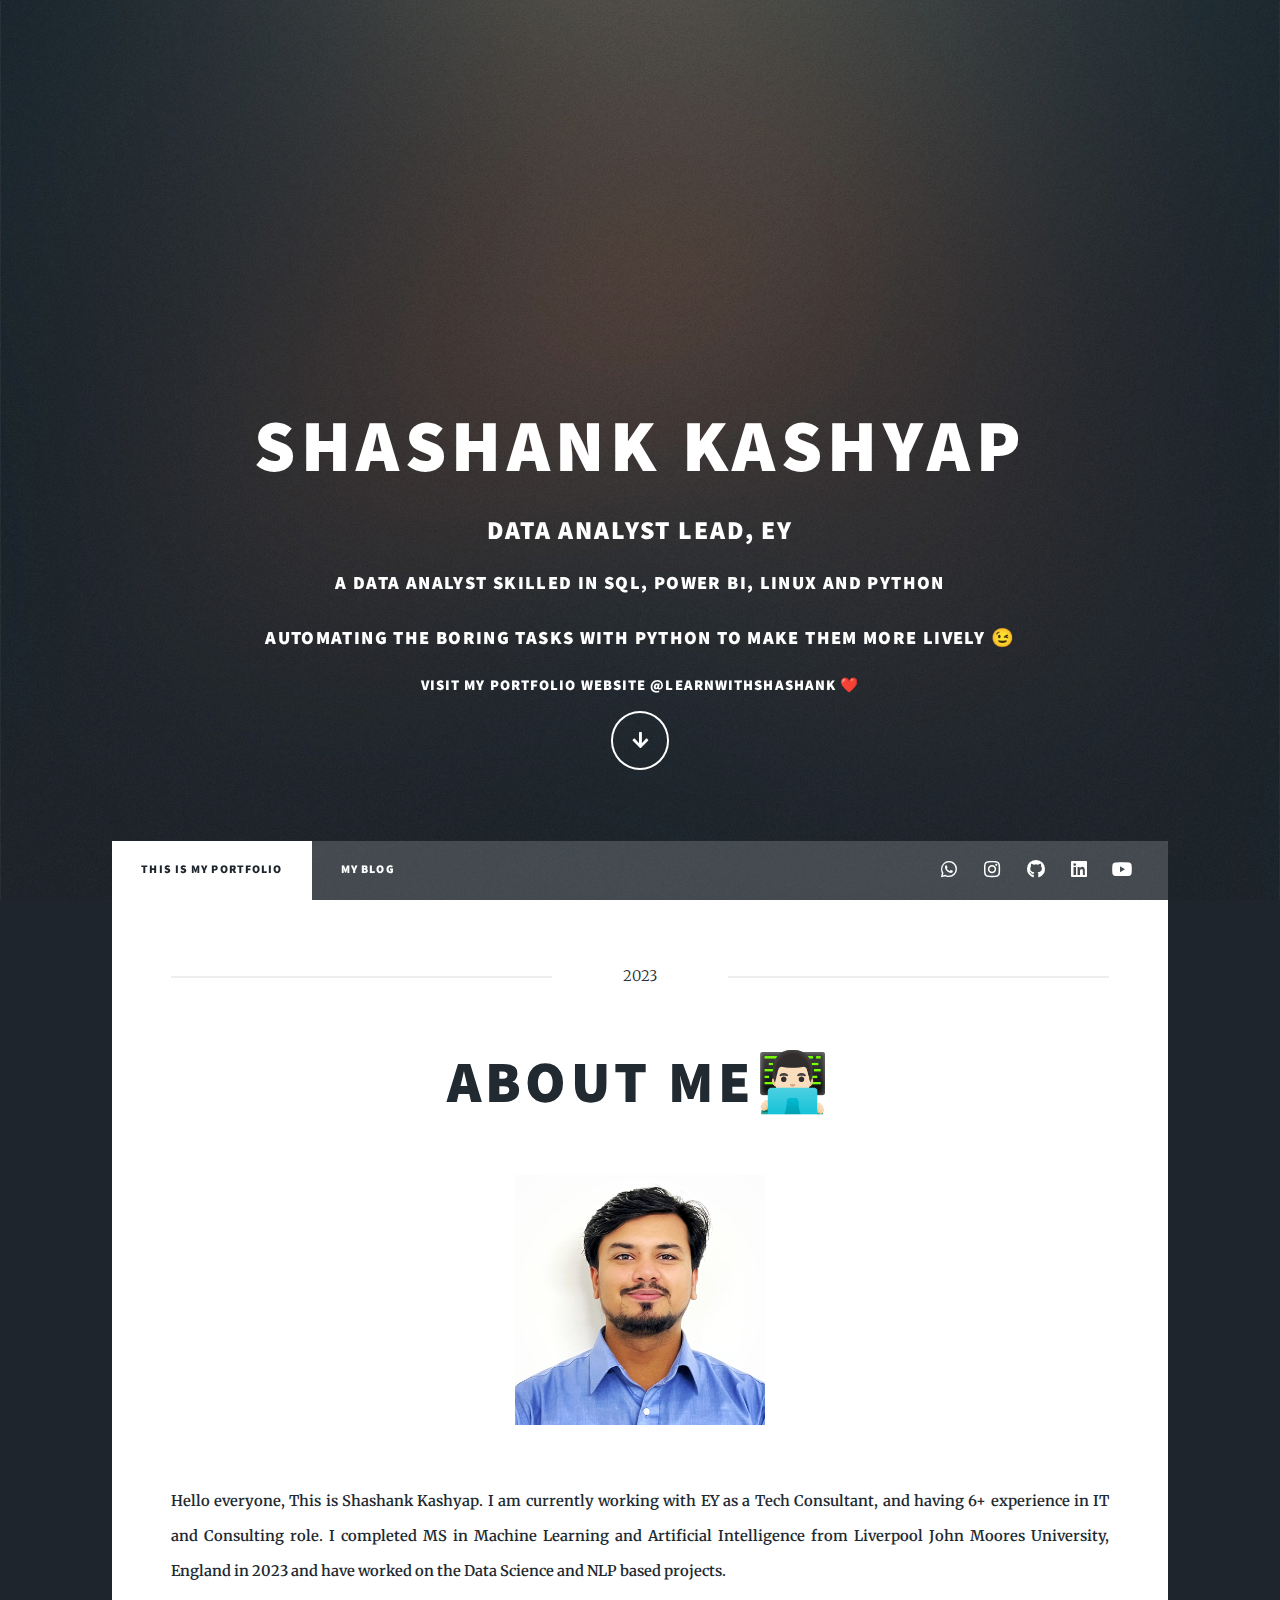
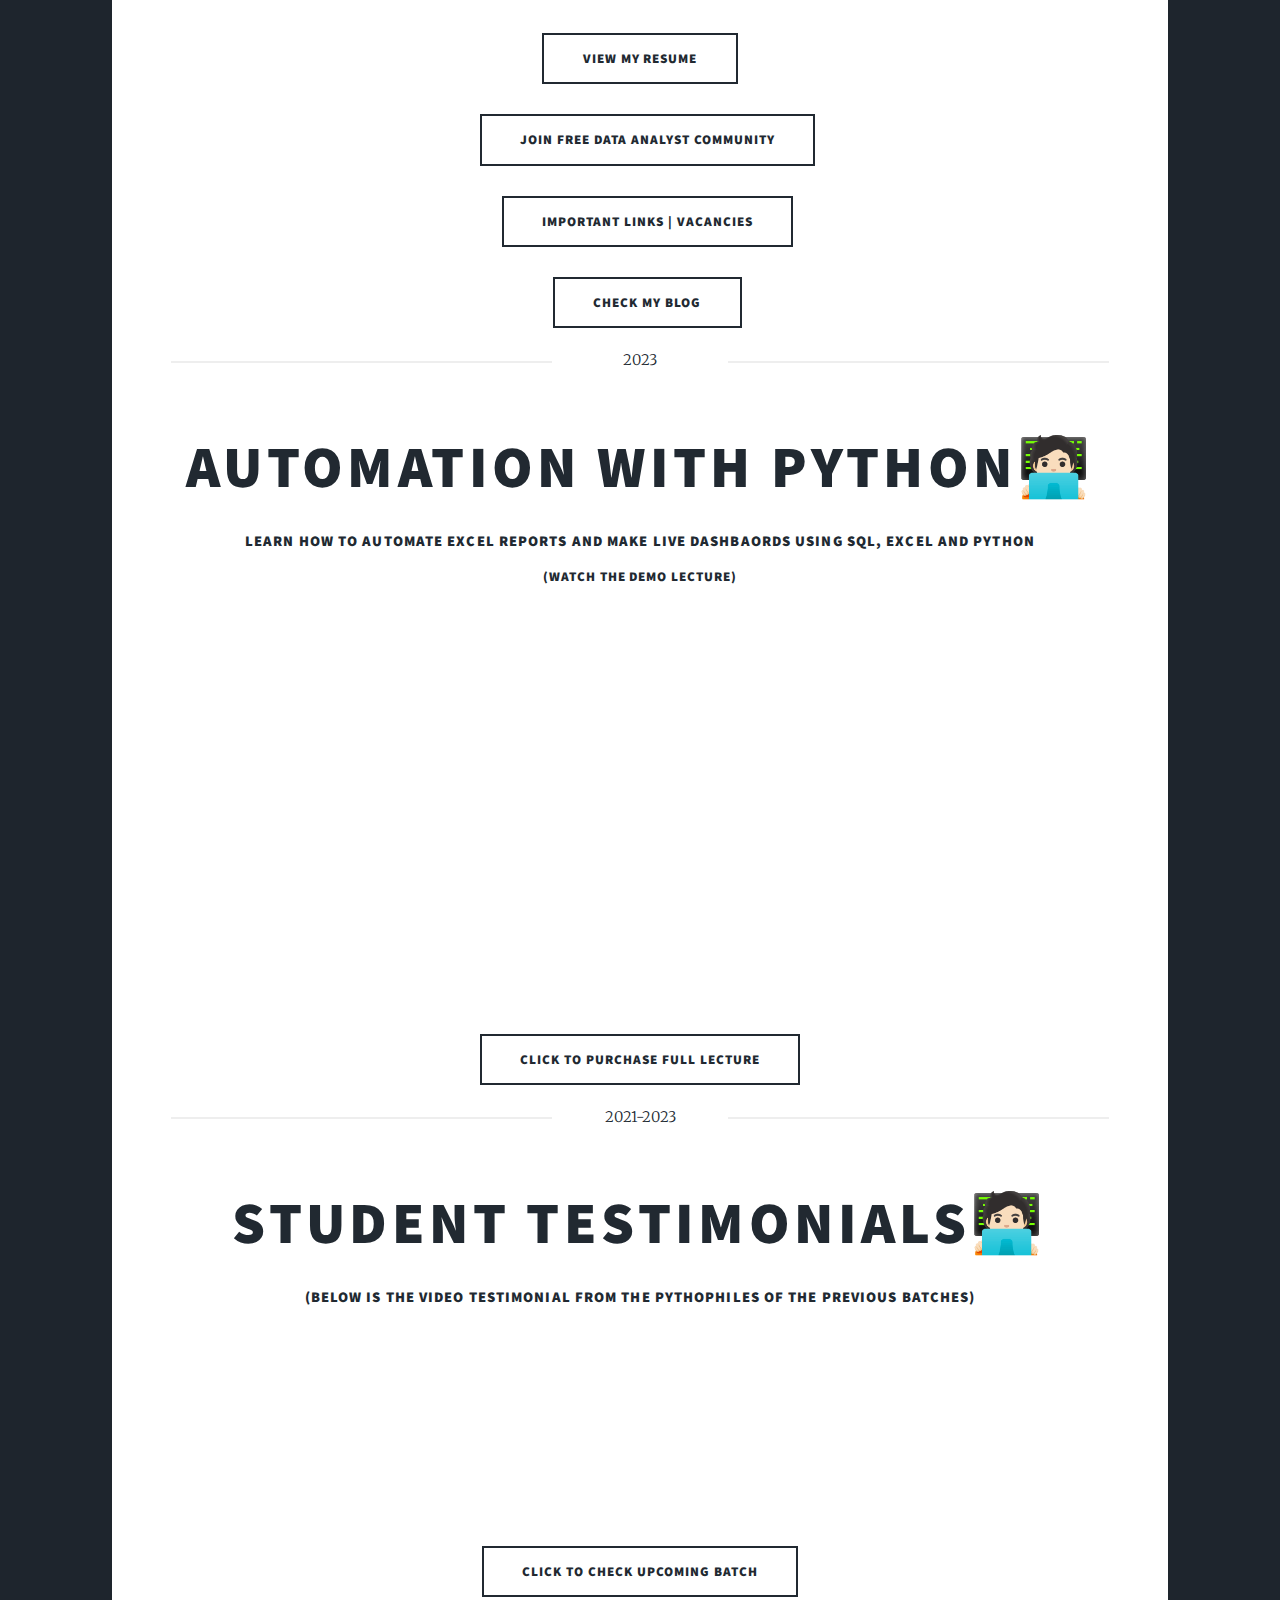
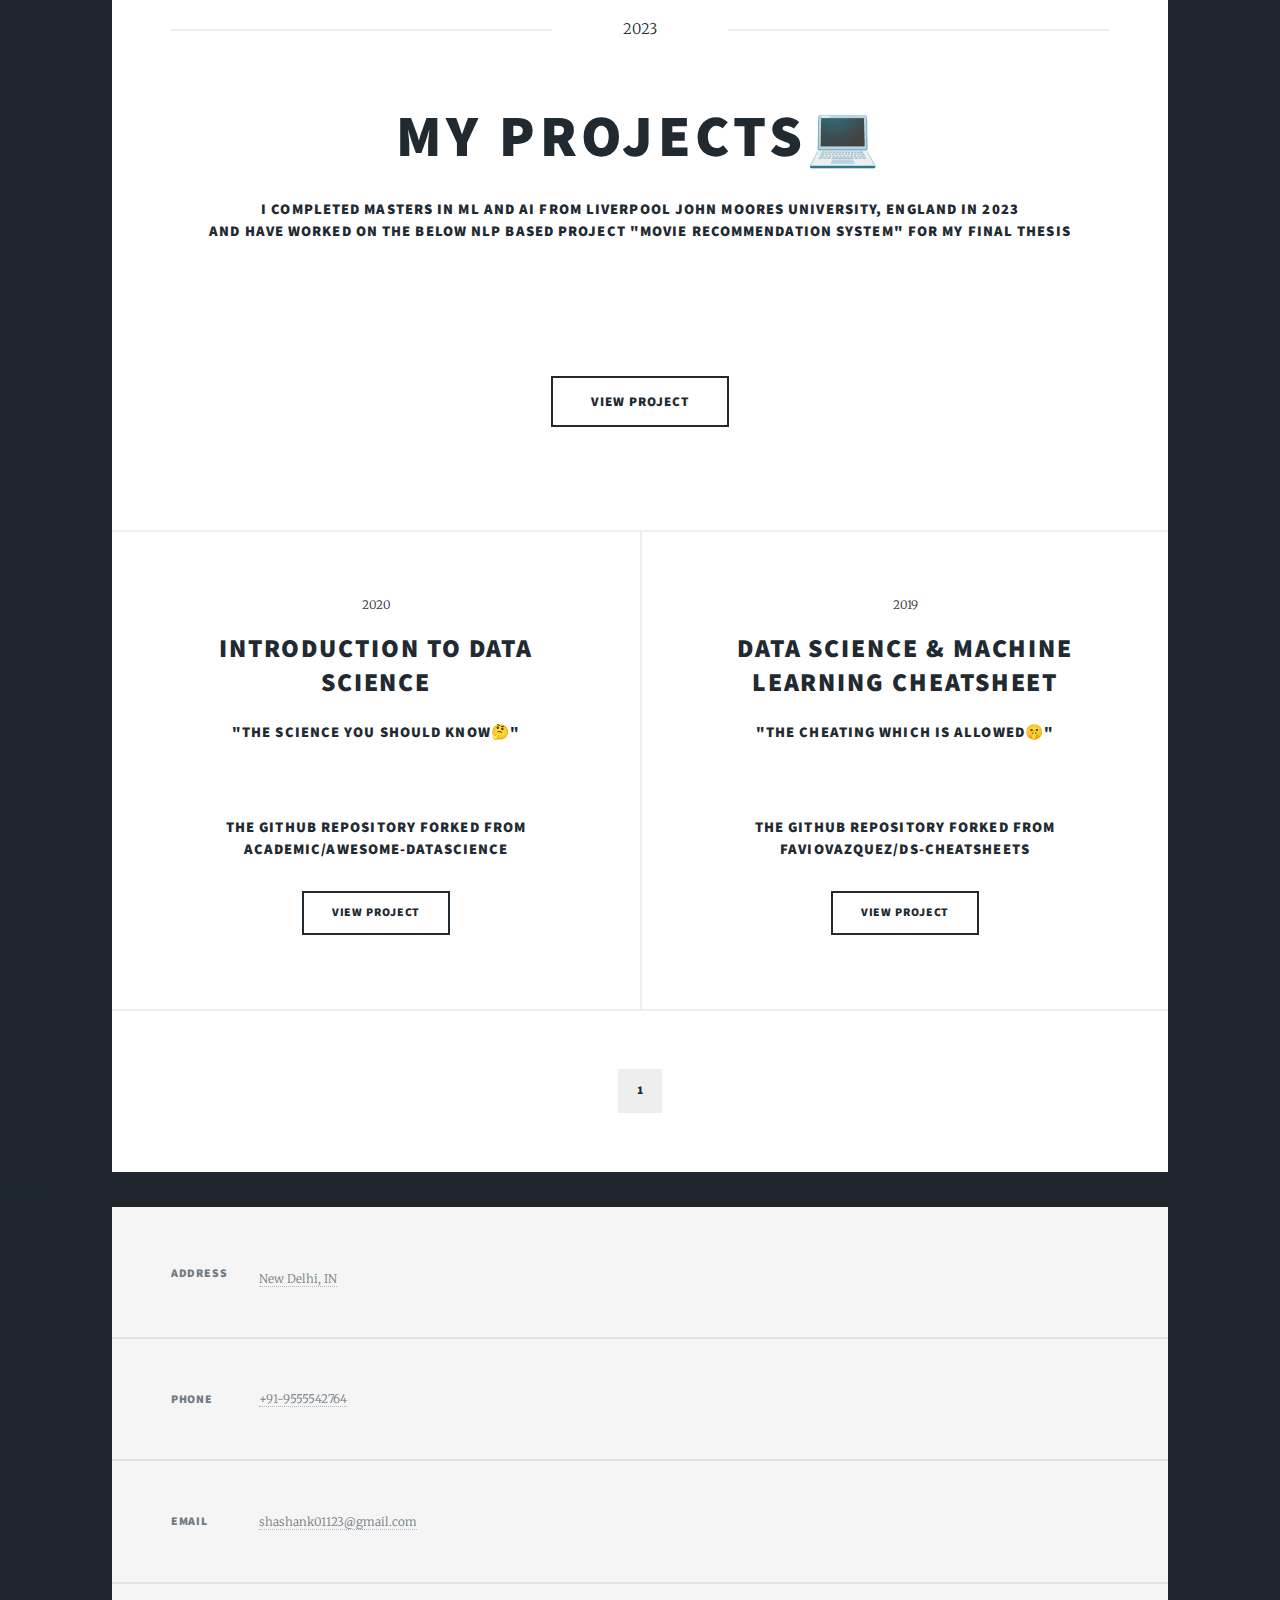
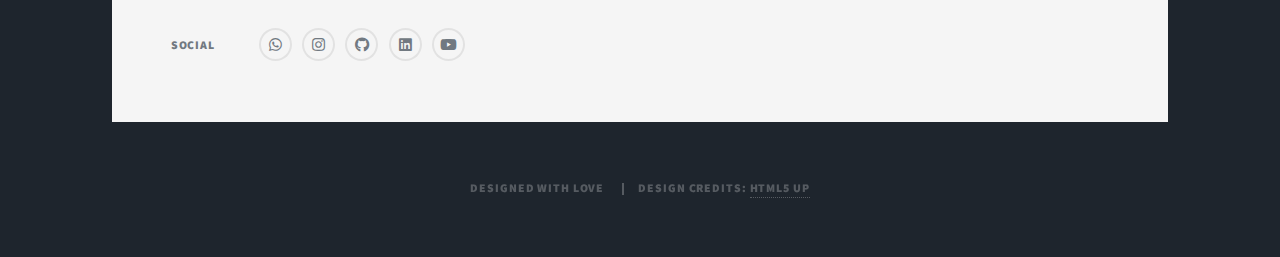
==== commit 54f37c2a: "rev" ====
--- a/index.html
+++ b/index.html
@@ -27,7 +27,8 @@
         <div id="intro">
             <h1>Shashank Kashyap</h1>
             <h2>Data Analyst Lead, EY</h2>
-            <h3>A Data Analyst skilled in SQL, Power BI, Linux and Python <br><br> Automating the boring tasks with PYthon to make
+            <h3>A Data Analyst skilled in SQL, Power BI, Linux and Python <br><br> Automating the boring tasks with
+                PYthon to make
                 them more lively 😉<br></h3>
             <h4>visit my portfolio website<a href="https://learnwithshashank.exlyapp.com/" target="_blank">
                     @learnwithshashank ❤️</a></h4>
@@ -45,8 +46,9 @@
         <nav id="nav">
             <ul class="links">
                 <li class="active"><a href="index.html">This is my Portfolio</a></li>
-                <!-- <li><a href="generic.html">Generic Page</a></li>
-                <li><a href="elements.html">Elements Reference</a></li> -->
+                <!-- <li><a href="generic.html">My Blog</a></li> -->
+                <li><a href="blog.html">My Blog</a></li>
+                <!-- <li><a href="elements.html">Elements Reference</a></li>  -->
             </ul>
             <ul class="icons">
                 <li><a href="https://wa.link/x81d4i" target="_blank" class="icon brands alt fa-whatsapp"><span
@@ -76,30 +78,39 @@
                 <a href="https://www.linkedin.com/in/imshashankashyap/" target="_blank" class="image main">
                     <center><img src="Shashank_Photograph1.jpg" style="width:250px" ; height:250px alt=""> </center>
                 </a>
-                <p>Hello everyone, This is Shashank Kashyap. I am currently working with EY as a Tech Consultant, and
+                <p><b>Hello everyone, This is Shashank Kashyap. I am currently working with EY as a Tech Consultant, and
                     having 6+ experience in IT and Consulting role. I completed MS in Machine Learning and Artificial
                     Intelligence from Liverpool John Moores University, England in 2023
-                    and have worked on the Data Science and NLP based projects.</p>
+                    and have worked on the Data Science and NLP based projects.</b></p>
                 <ul class="actions special">
 
 
                     <li><a href="https://resume-shashank-kashyap.s3.amazonaws.com/Shashank_Kashyap_Data_Analyst.pdf"
                             target="_blank" class="button large">
-                            Click to View my Resume
+                            View my Resume
                         </a>
                     </li>
 
 
                     <li><a href="https://chat.whatsapp.com/FTHZYfLlCOY73GuhwuONYT" target="_blank" class="button large">
-                            Click to join Data Analyst Community
+                            Join Free Data Analyst Community
                         </a>
                     </li>
 
                     <li><a href="https://docs.google.com/spreadsheets/d/1aVnLCaL0VPZSQAHD0v4YayNS-m0azWT36VpyDzQ6N10/edit?usp=sharing"
                             target="_blank" class="button large">
-                            Click to access important links
+                            Important links | Vacancies
+
+                            
                         </a>
                     </li>
+
+
+                    <li><a href="https://imshashankashyap.github.io/blog" target="_blank" class="button large">
+                            Check my Blog
+                        </a>
+                    </li>
+
                 </ul>
 
                 <style>
@@ -132,7 +143,7 @@
 
                 <! </article>
 
-                    <article class="post featured">
+                    <!-- <article class="post featured">
                         <header class="major">
                             <span class="date">27th May,2023</span>
                             <h2><a href="https://tinyurl.com/y9uet72b" target="_blank">Python for Beginners🧑🏻‍💻</a>
@@ -148,10 +159,59 @@
                             <li><a href="https://tinyurl.com/y9uet72b" target="_blank" class="button large">Click Here
                                     to BOOK now</a></li>
                         </ul>
+                    </article> -->
+
+
+                    <article class="post featured">
+                        <header class="major">
+                            <span class="date">2023</span>
+                            <h2><a href="https://exly.co/NhlqDA" target="_blank">Automation with
+                                    Python🧑🏻‍💻</a>
+                            </h2>
+                            <h4>Learn how to Automate Excel Reports and make Live Dashbaords using SQL, Excel and Python
+                            </h4>
+
+                            <h5>(Watch the demo lecture)</h5>
+                        </header>
+                        <iframe width="300" height="360" src="https://www.youtube.com/embed/gtXvFs4VHi8"
+                            title="Automating Excel Report with SQL, Python and Scheduler | Automate the daily tasks with Python"
+                            frameborder="0"
+                            allow="accelerometer; autoplay; clipboard-write; encrypted-media; gyroscope; picture-in-picture; web-share"
+                            allowfullscreen></iframe>
+
+
+                        <!-- <a href="https://tinyurl.com/y9uet72b" target="_blank" class="product-image"><img
+                                src="Python poster.jpg" height="500px" width="350px" alt=""></a> -->
+                        <ul class="actions special">
+                            <li><a href="https://exly.co/NhlqDA" target="_blank" class="button large">
+                                Click to purchase full lecture</a></li>
+                        </ul>
                     </article>
 
 
-                    <!-- <article class="post featured"> -->
+                    <article class="post featured">
+                        <header class="major">
+                            <span class="date">2021-2023</span>
+                            <h2><a href="https://www.youtube.com/embed/hq1q4wUG9Fs" target="_blank">Student Testimonials🧑🏻‍💻</a>
+                            </h2>
+                            <h4>(Below is the video testimonial from the Pythophiles of the previous batches)
+                            </h4>
+                        </header>
+                        <iframe width="300 height="360" src="https://www.youtube.com/embed/hq1q4wUG9Fs"
+                            title="Student Testimonials Python Basics" frameborder="0"
+                            allow="accelerometer; autoplay; clipboard-write; encrypted-media; gyroscope; picture-in-picture; web-share"
+                            allowfullscreen></iframe>
+
+
+                        <!-- <a href="https://tinyurl.com/y9uet72b" target="_blank" class="product-image"><img
+                                src="Python poster.jpg" height="500px" width="350px" alt=""></a> -->
+                        <ul class="actions special">
+                            <li><a href="https://tinyurl.com/y9uet72b" target="_blank" class="button large">
+                                Click to check upcoming batch</a></li>
+                        </ul>
+                    </article>
+
+
                     <header class="major">
                         <span class="date">2023</span>
                         <h2><a href="https://github.com/imShashanKashyap/MovRec_Repository" target="_blank">My
@@ -168,9 +228,12 @@
                     </ul>
             </article>
 
-            <!-- Posts -->
+
+
+
+
             <section class="posts">
-                <!-- <1> -->
+
                 <article>
                     <header>
                         <span class="date">2020</span>
@@ -179,17 +242,17 @@
                         </h2>
                         <h4>"The Science you should know🤔"</h4>
                     </header>
-                    <a href="https://github.com/imShashanKashyap/awesome-datascience target=" _blank""
+                    <a href="https://github.com/imShashanKashyap/awesome-datascience" target="_blank"
                         class="image fit"><img src="Data Science1.jpg" alt="" /></a>
                     <h4>The github repository forked from academic/awesome-datascience</h4>
                     <ul class="actions special">
-                        <li><a href="https://github.com/imShashanKashyap/awesome-datascience target=" _blank""
+                        <li><a href="https://github.com/imShashanKashyap/awesome-datascience" target=" _blank"
                                 class="button">View
                                 Project</a></li>
                     </ul>
                 </article>
 
-                <!-- <2> -->
+
                 <article>
                     <header>
                         <span class="date">2019</span>
@@ -207,6 +270,9 @@
                             <! </li>
                     </ul>
                 </article>
+
+
+
 
                 <!-- <3>
                 <! <article>
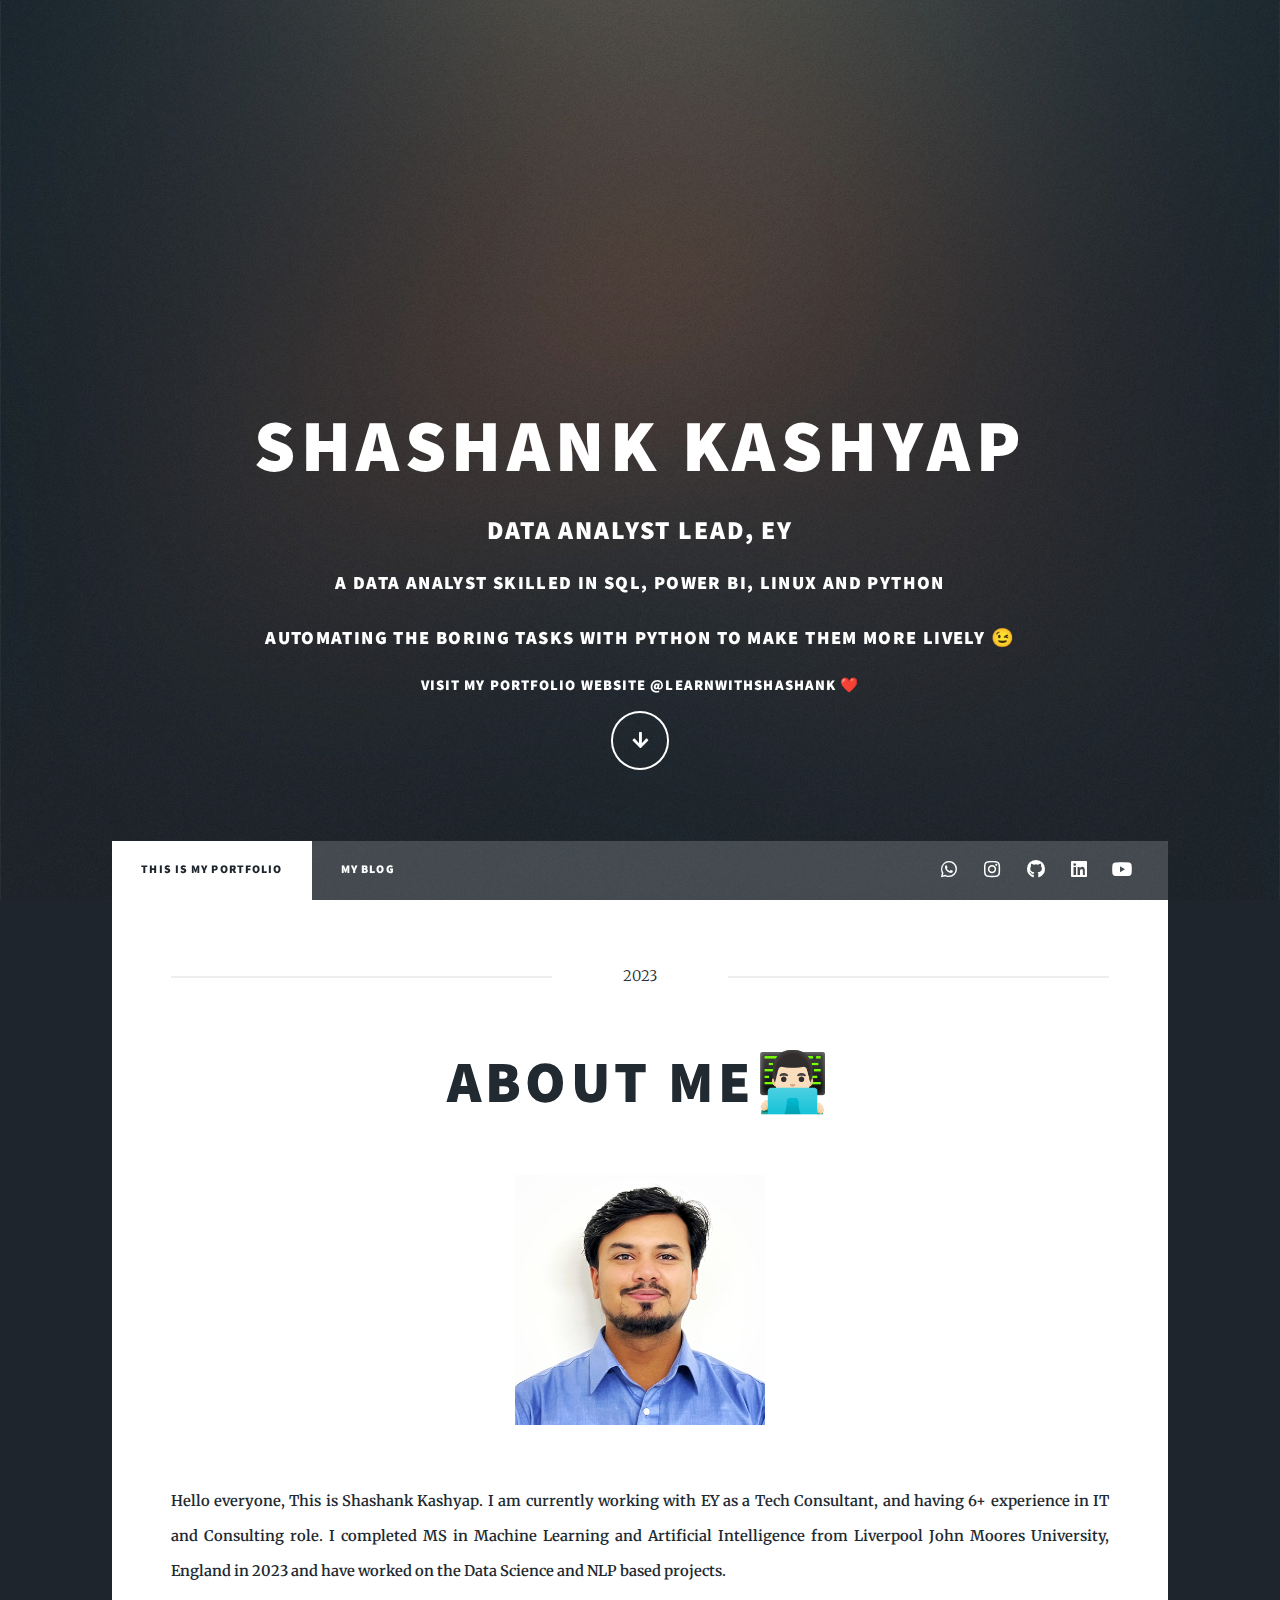
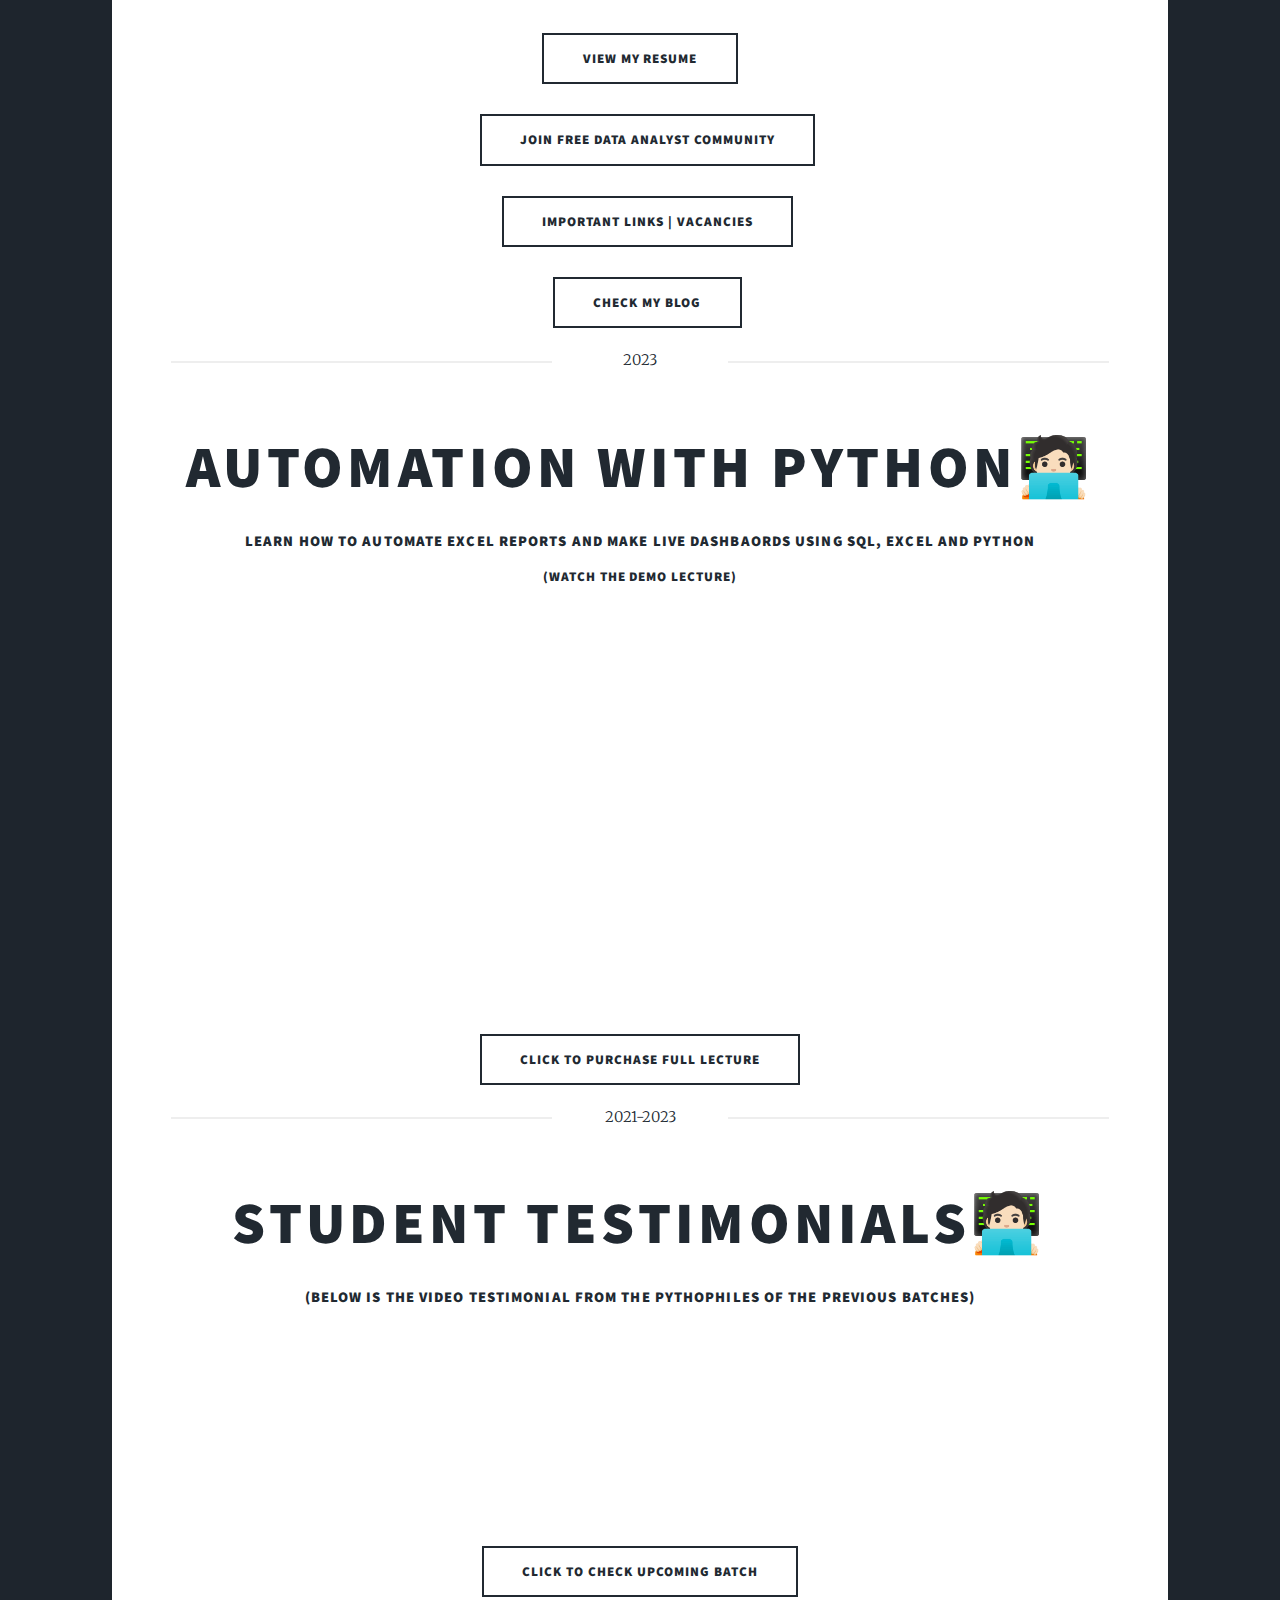
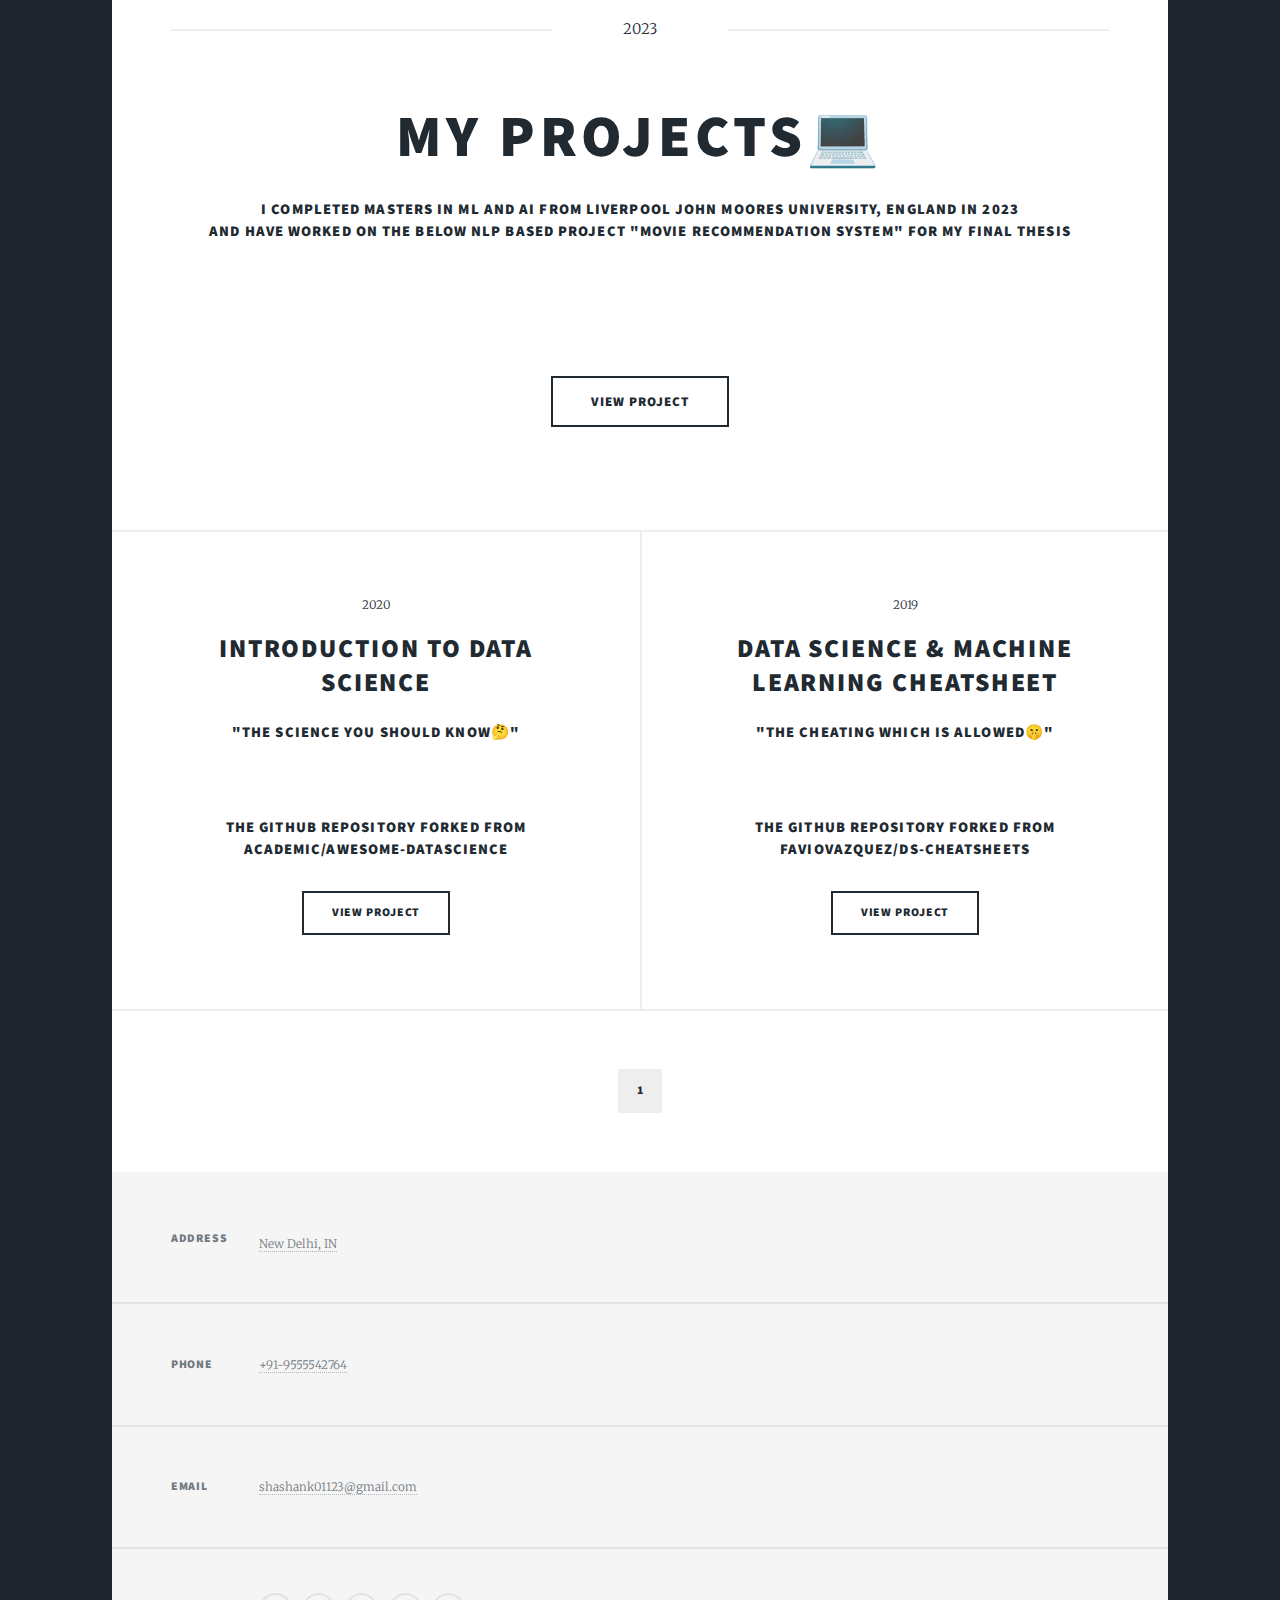
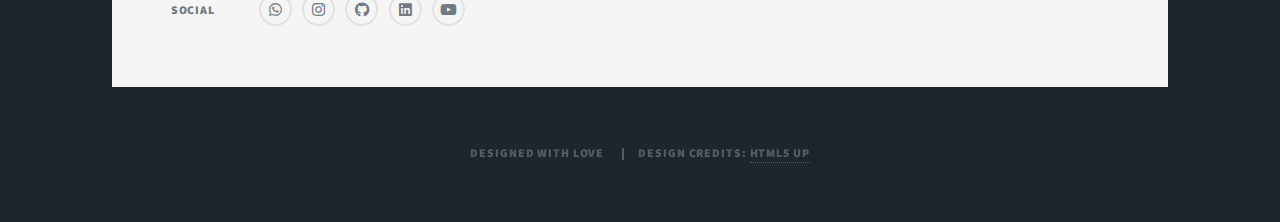
==== commit 42eb7bb2: "rev" ====
--- a/index.html
+++ b/index.html
@@ -106,7 +106,7 @@
                     </li>
 
 
-                    <li><a href="https://imshashankashyap.github.io/blog" target="_blank" class="button large">
+                    <li><a href="https://iamsk.medium.com/" target="_blank" class="button large">
                             Check my Blog
                         </a>
                     </li>
@@ -353,7 +353,7 @@
 
         </div>
 
-        Footer
+        
         <footer id="footer">
             <!-- <section>
                 <form method="post" action="#">
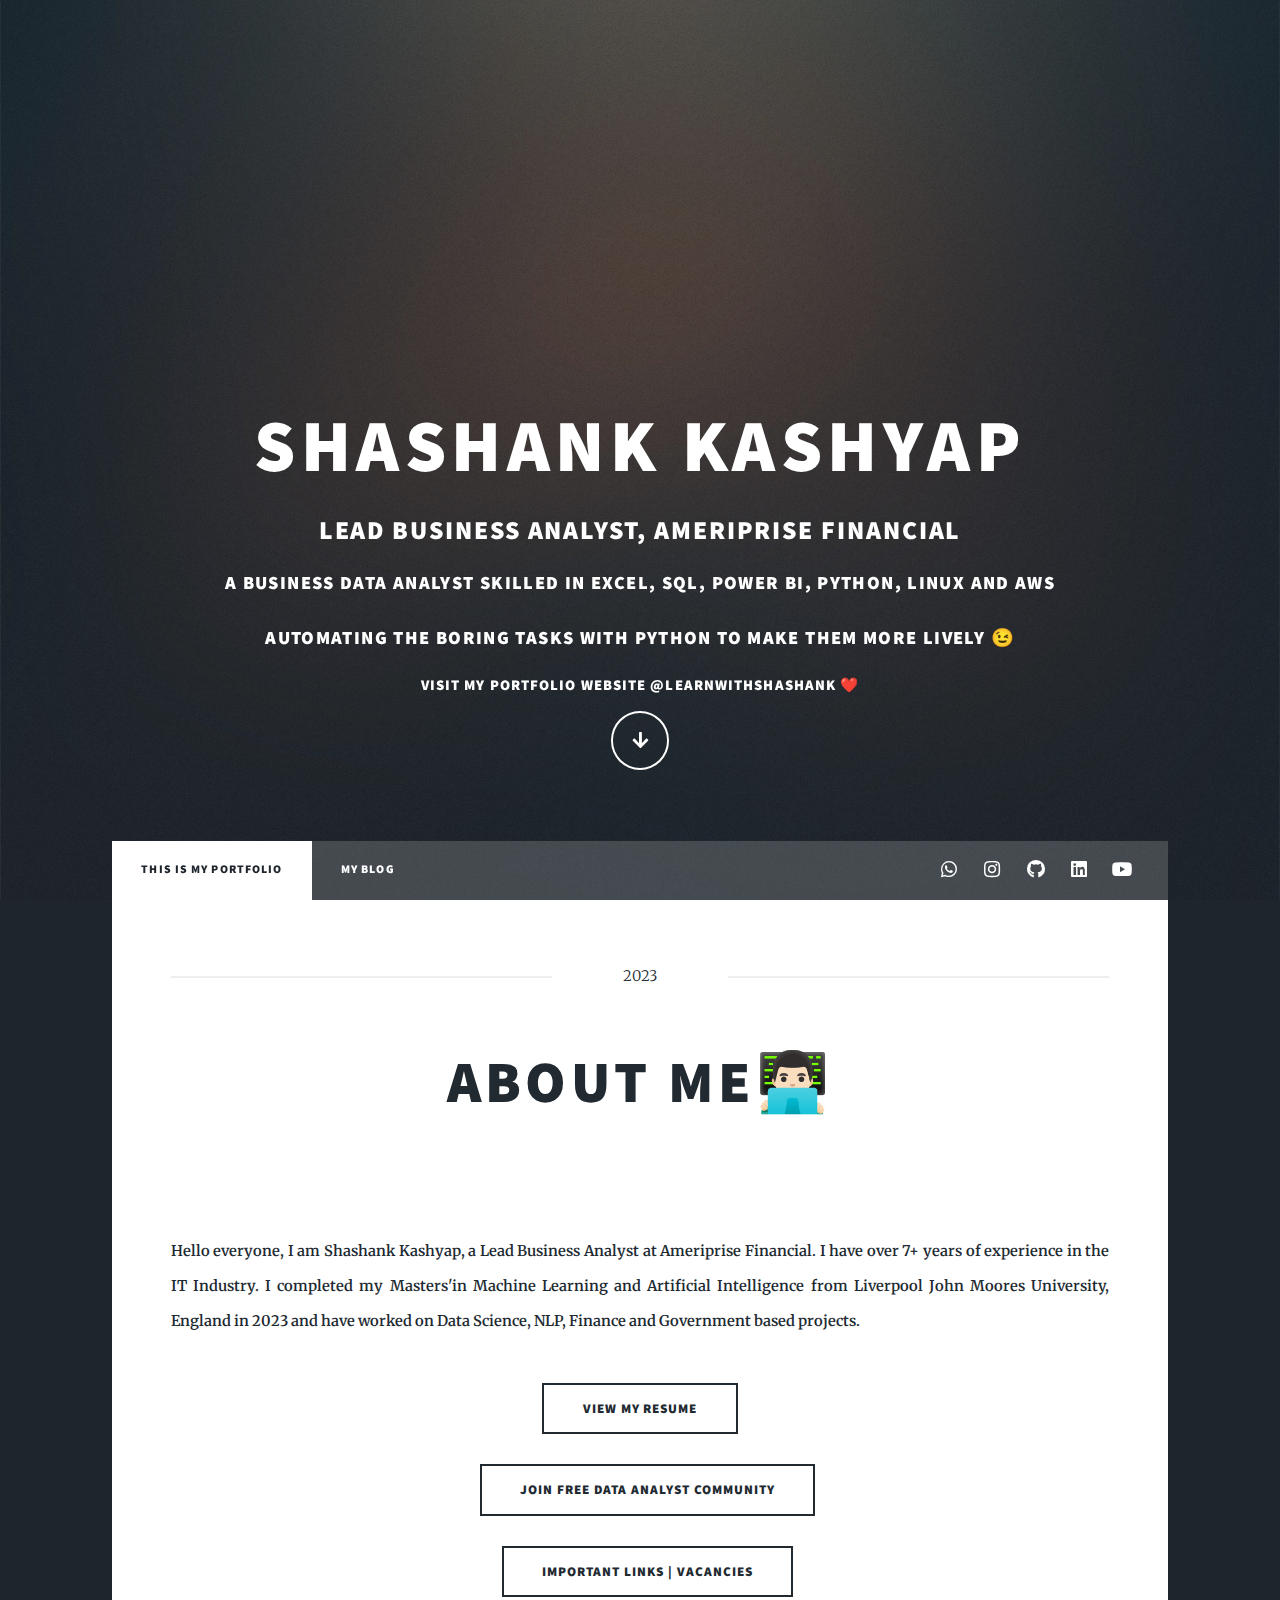
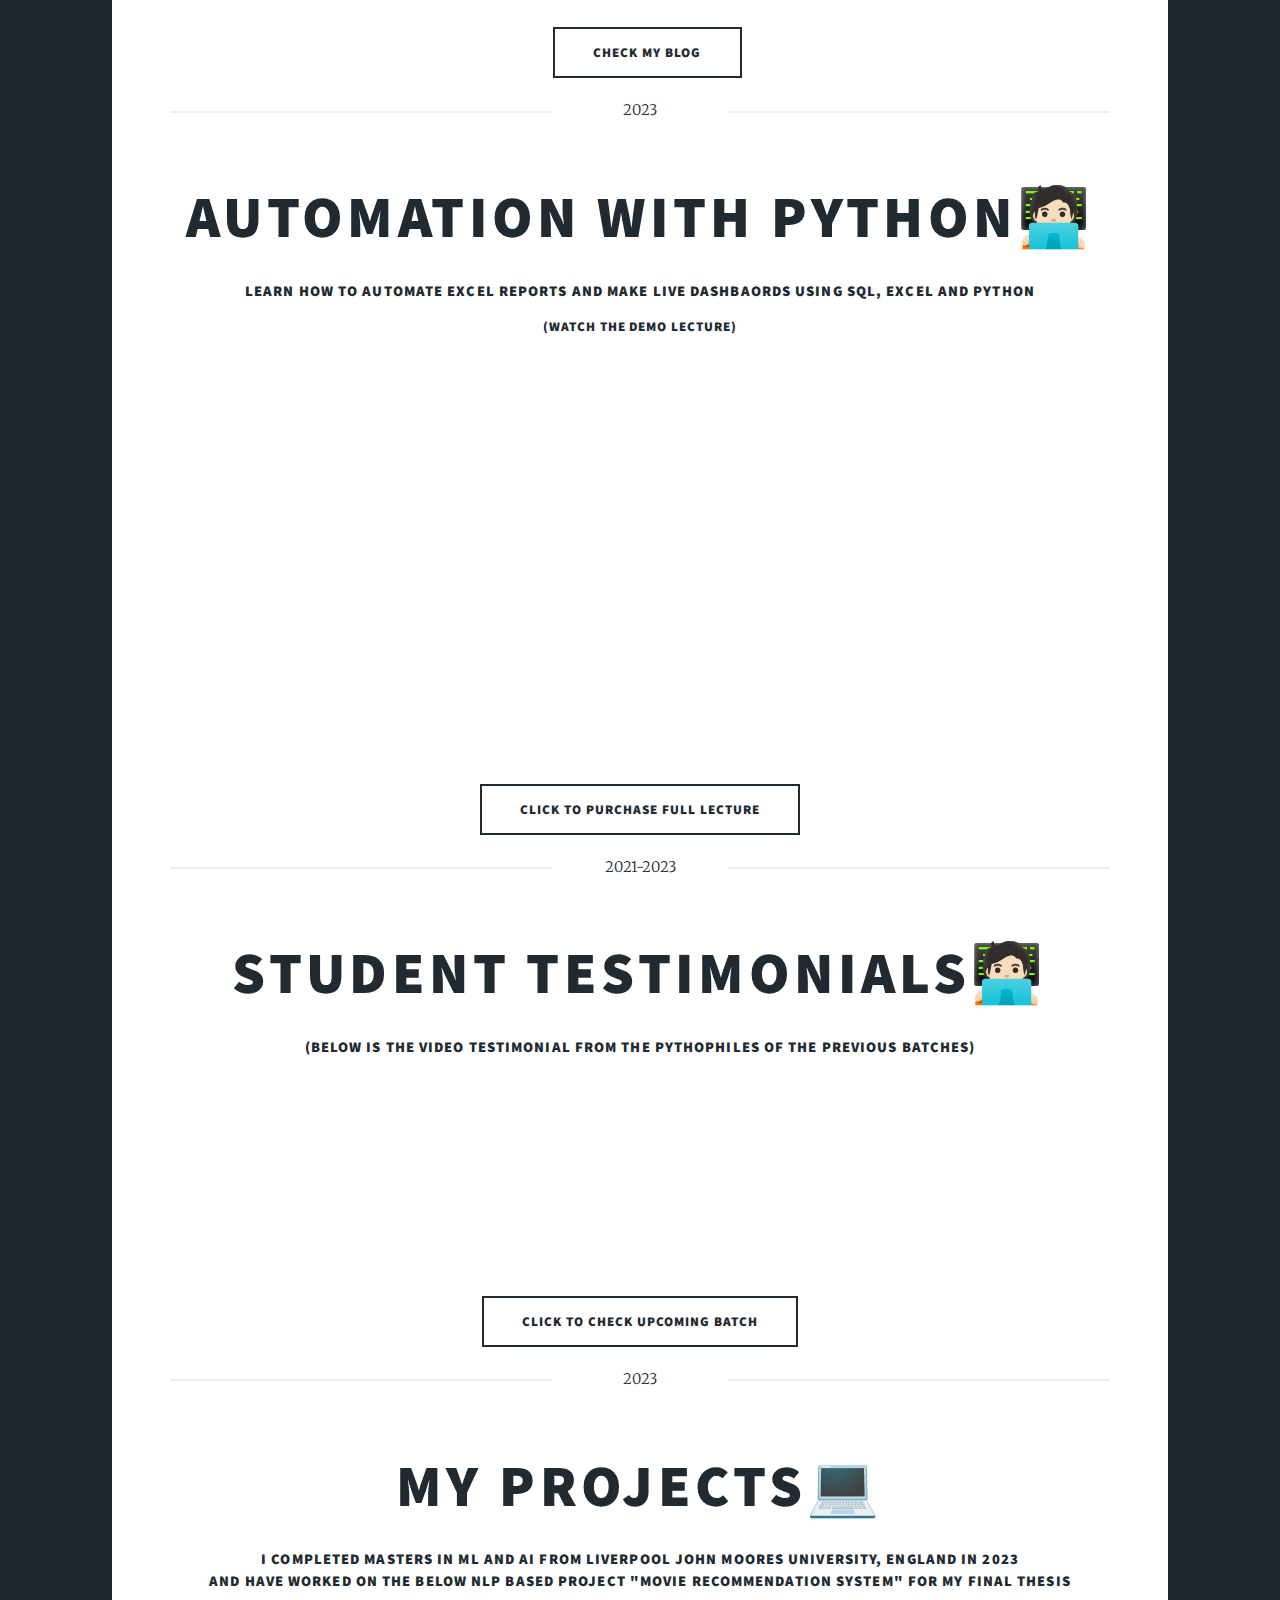
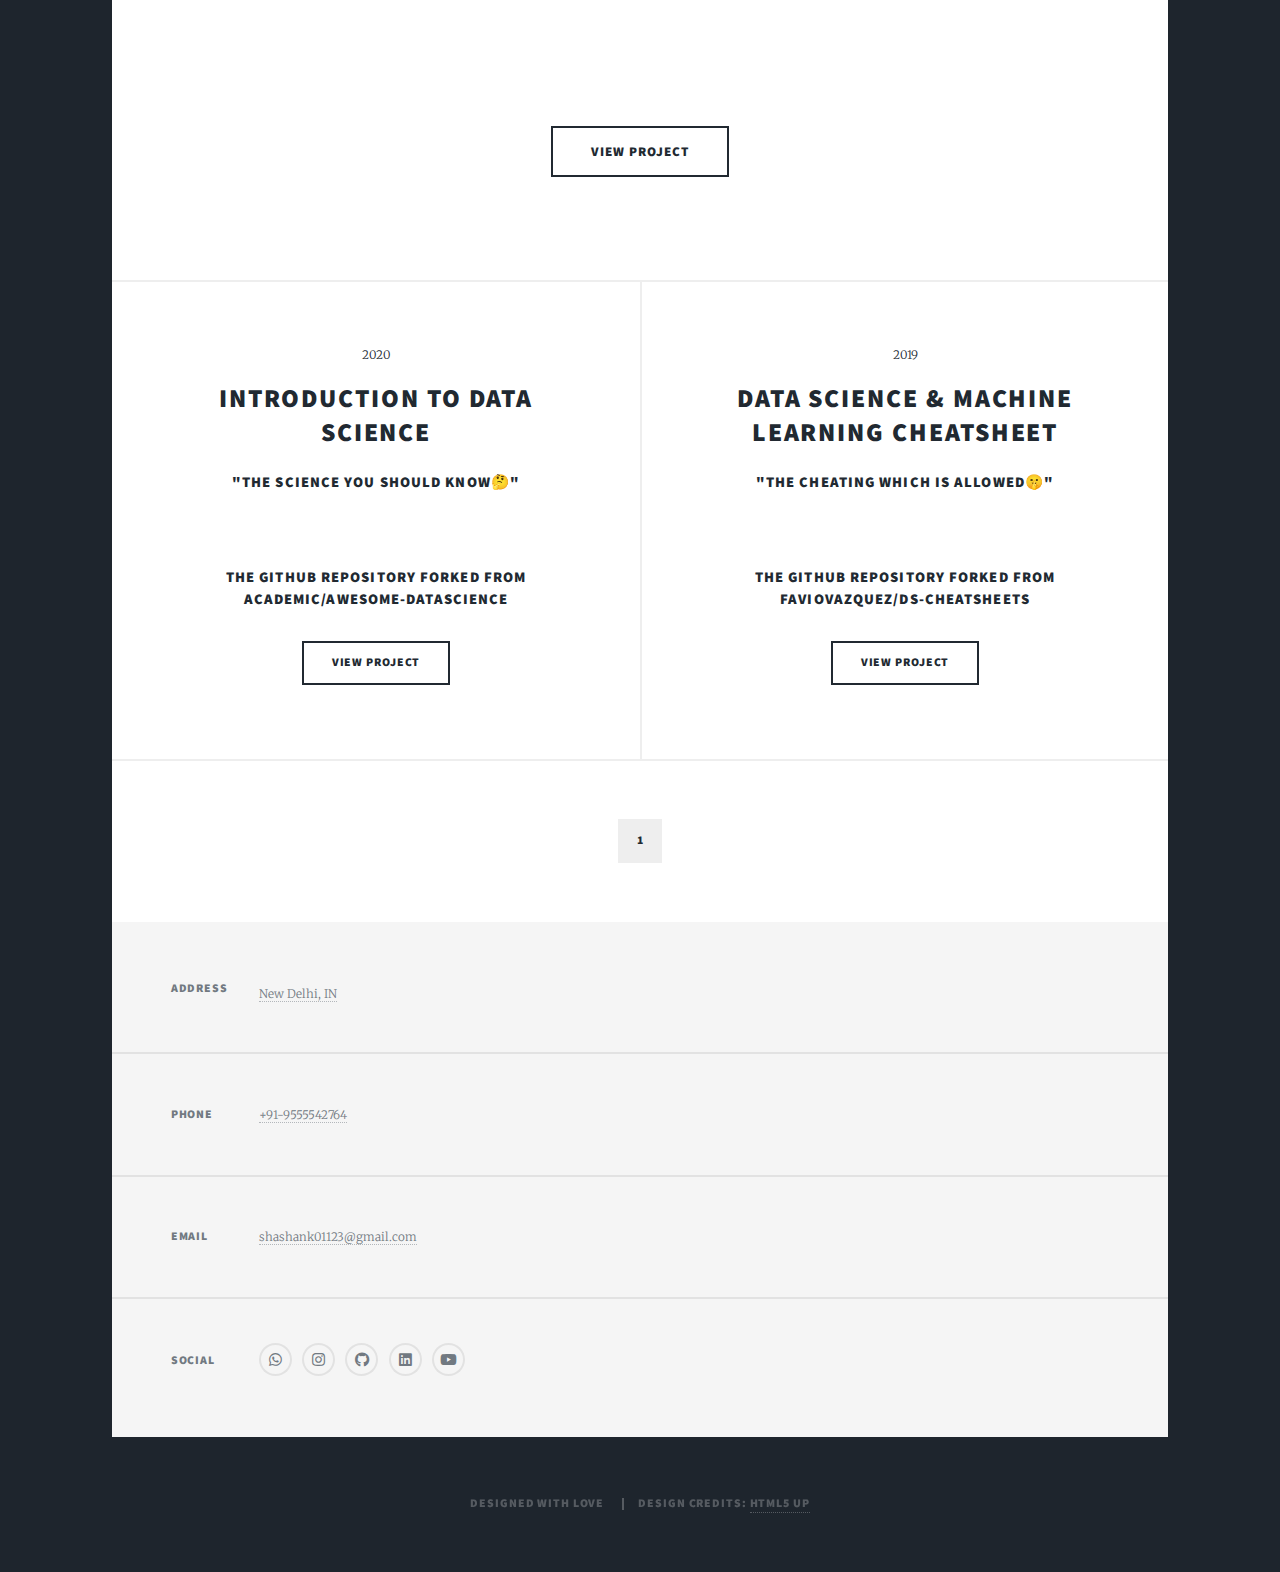
==== commit c86bdc0c: "2.0" ====
--- a/index.html
+++ b/index.html
@@ -8,7 +8,7 @@
 
 <head>
     <title>Shashank Kashyap Portfolio</title>
-    <link rel="icon" href="Shashank_Photograph1.jpg" type="image/x-icon">
+    <link rel="icon" href="images\Shashank_Photograph1.jpg" type="image/x-icon">
     <meta charset="utf-8" />
     <meta name="viewport" content="width=device-width, initial-scale=1, user-scalable=no" />
 
@@ -26,9 +26,9 @@
         <!-- Intro -->
         <div id="intro">
             <h1>Shashank Kashyap</h1>
-            <h2>Data Analyst Lead, EY</h2>
-            <h3>A Data Analyst skilled in SQL, Power BI, Linux and Python <br><br> Automating the boring tasks with
-                PYthon to make
+            <h2>Lead Business Analyst, Ameriprise Financial</h2>
+            <h3>A Business Data Analyst skilled in Excel, SQL, Power BI, Python, Linux and AWS <br><br> Automating the boring tasks with
+                Python to make
                 them more lively 😉<br></h3>
             <h4>visit my portfolio website<a href="https://learnwithshashank.exlyapp.com/" target="_blank">
                     @learnwithshashank ❤️</a></h4>
@@ -76,16 +76,16 @@
 
                 </header>
                 <a href="https://www.linkedin.com/in/imshashankashyap/" target="_blank" class="image main">
-                    <center><img src="Shashank_Photograph1.jpg" style="width:250px" ; height:250px alt=""> </center>
+                    <center><img src="images\Shashank_Photograph1.jpg" style="width:250px" ; height:250px alt=""> </center>
                 </a>
-                <p><b>Hello everyone, This is Shashank Kashyap. I am currently working with EY as a Tech Consultant, and
-                    having 6+ experience in IT and Consulting role. I completed MS in Machine Learning and Artificial
+                <p><b>Hello everyone, I am Shashank Kashyap, a Lead Business Analyst at Ameriprise Financial. I have over
+                    7+ years of experience in the IT Industry. I completed my Masters'in Machine Learning and Artificial
                     Intelligence from Liverpool John Moores University, England in 2023
-                    and have worked on the Data Science and NLP based projects.</b></p>
+                    and have worked on Data Science, NLP, Finance and Government based projects.</b></p>
                 <ul class="actions special">
 
 
-                    <li><a href="https://resume-shashank-kashyap.s3.amazonaws.com/Shashank_Kashyap_Data_Analyst.pdf"
+                    <li><a href="https://resume-shashank-kashyap.s3.amazonaws.com/Shashank_Kashyap_Resume.pdf"
                             target="_blank" class="button large">
                             View my Resume
                         </a>
@@ -243,7 +243,7 @@
                         <h4>"The Science you should know🤔"</h4>
                     </header>
                     <a href="https://github.com/imShashanKashyap/awesome-datascience" target="_blank"
-                        class="image fit"><img src="Data Science1.jpg" alt="" /></a>
+                        class="image fit"><img src="images\Data Science1.jpg" alt="" /></a>
                     <h4>The github repository forked from academic/awesome-datascience</h4>
                     <ul class="actions special">
                         <li><a href="https://github.com/imShashanKashyap/awesome-datascience" target=" _blank"
@@ -262,7 +262,7 @@
                         <h4>"The cheating which is allowed🤫"</h4>
                     </header>
                     <a href="https://github.com/imShashanKashyap/ds-cheatsheets" target="_blank" class="image fit"><img
-                            src="cheatsheet1.jpg" alt="" /></a>
+                            src="images\cheatsheet1.jpg" alt="" /></a>
                     <h4>The github repository forked from FavioVazquez/ds-cheatsheets</h4>
                     <ul class="actions special">
                         <li><a href="https://github.com/imShashanKashyap/ds-cheatsheets" target="_blank"
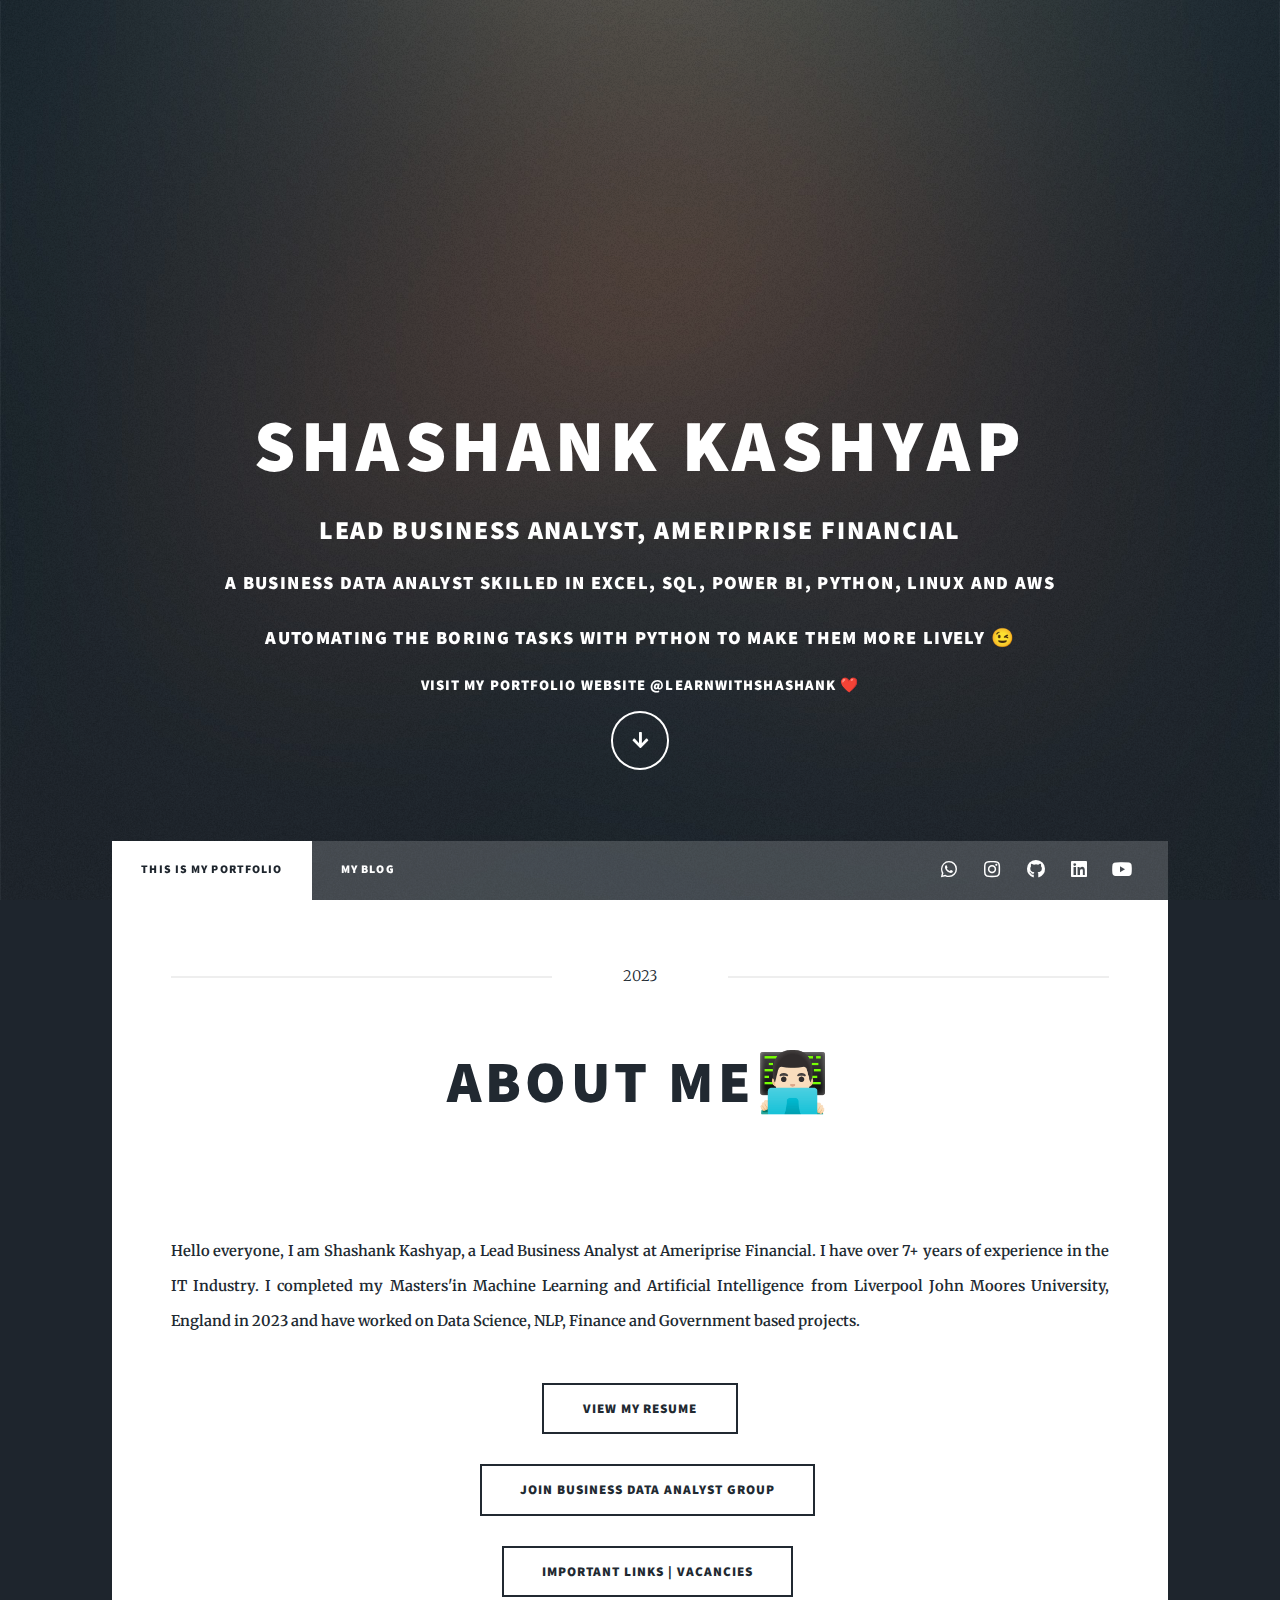
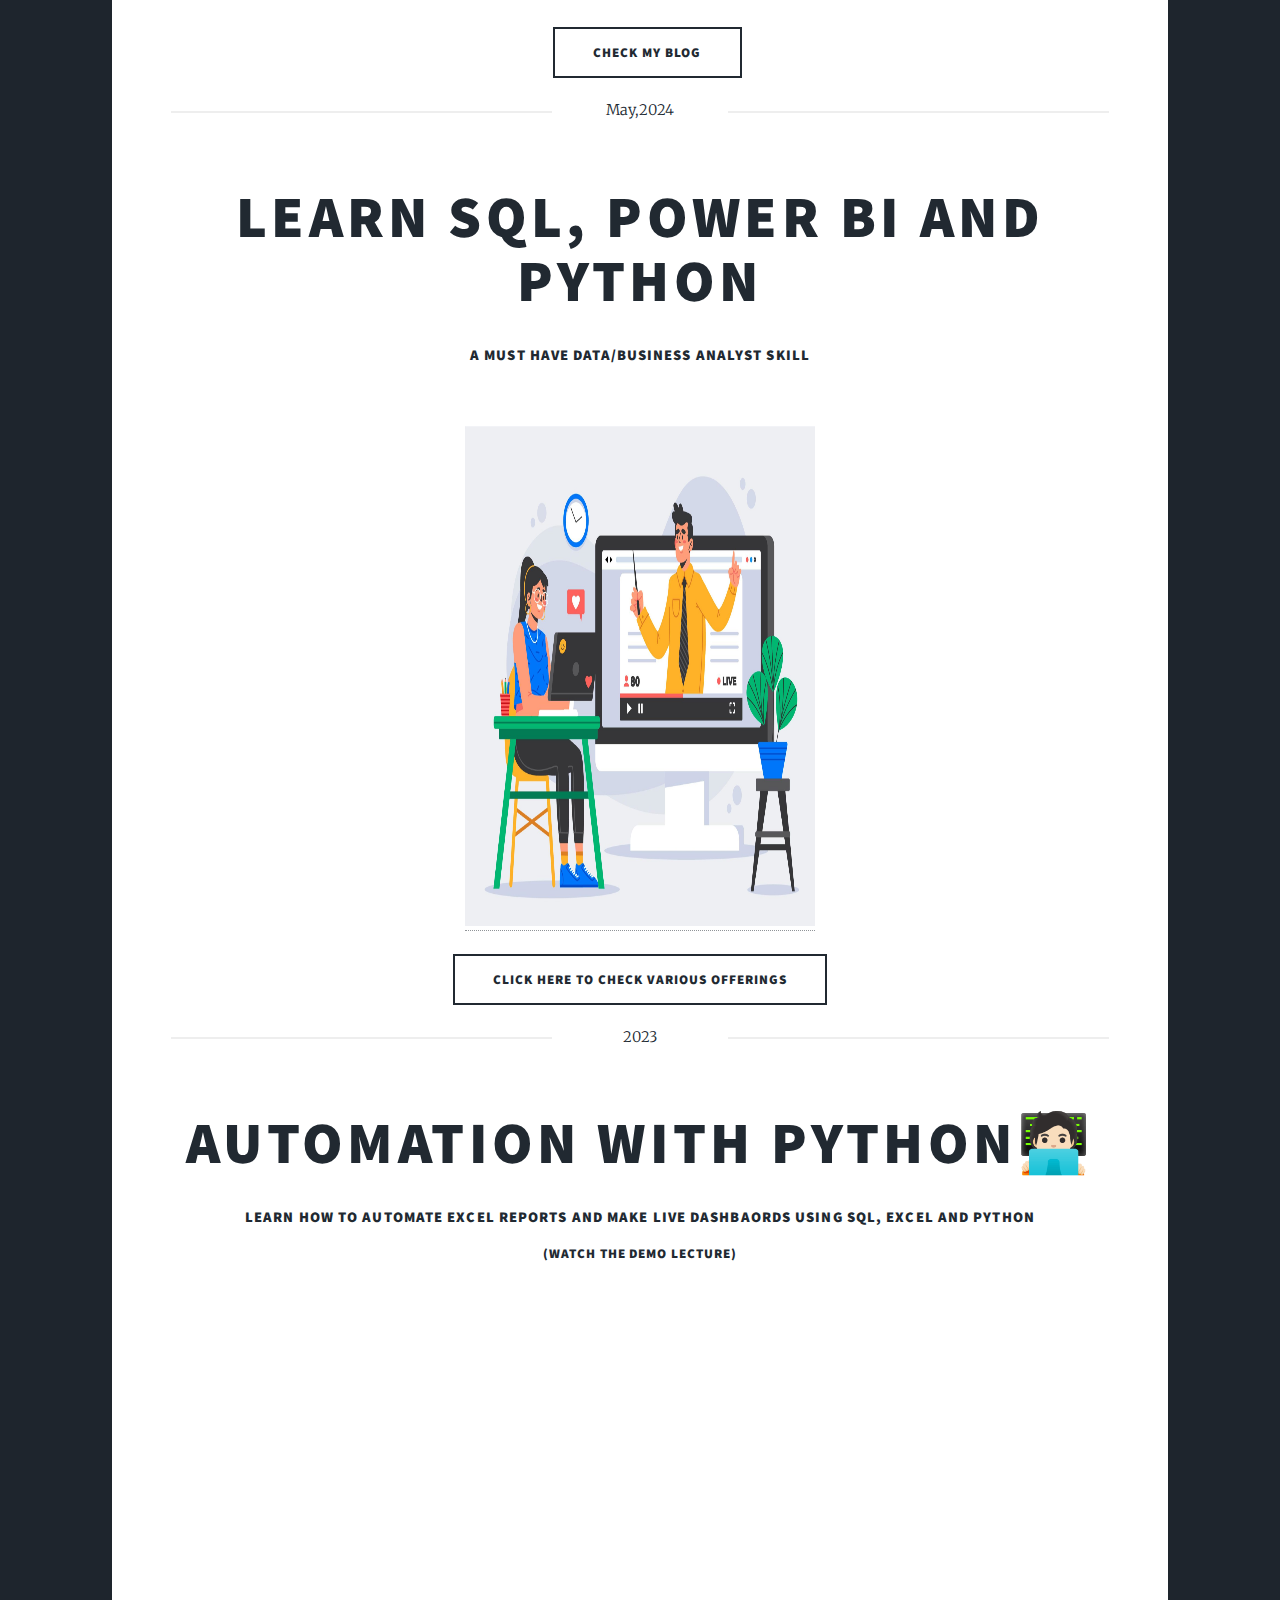
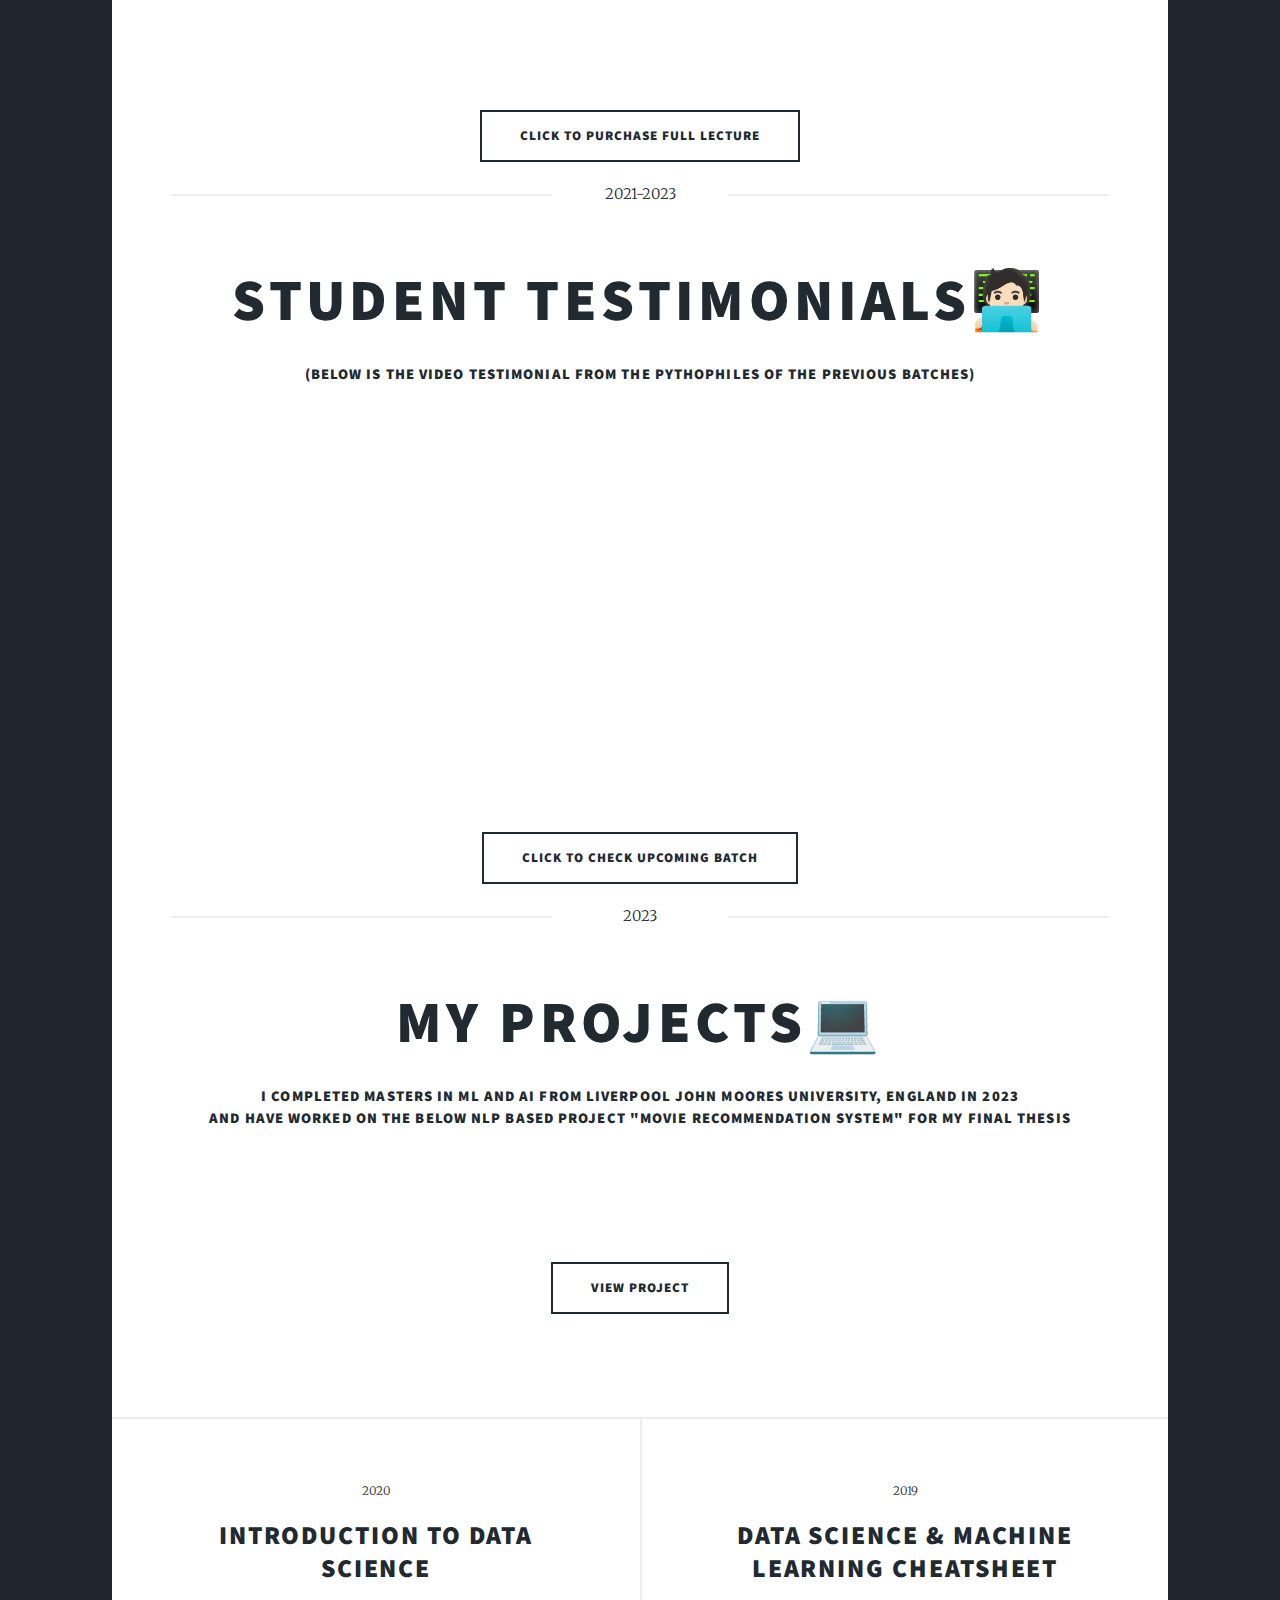
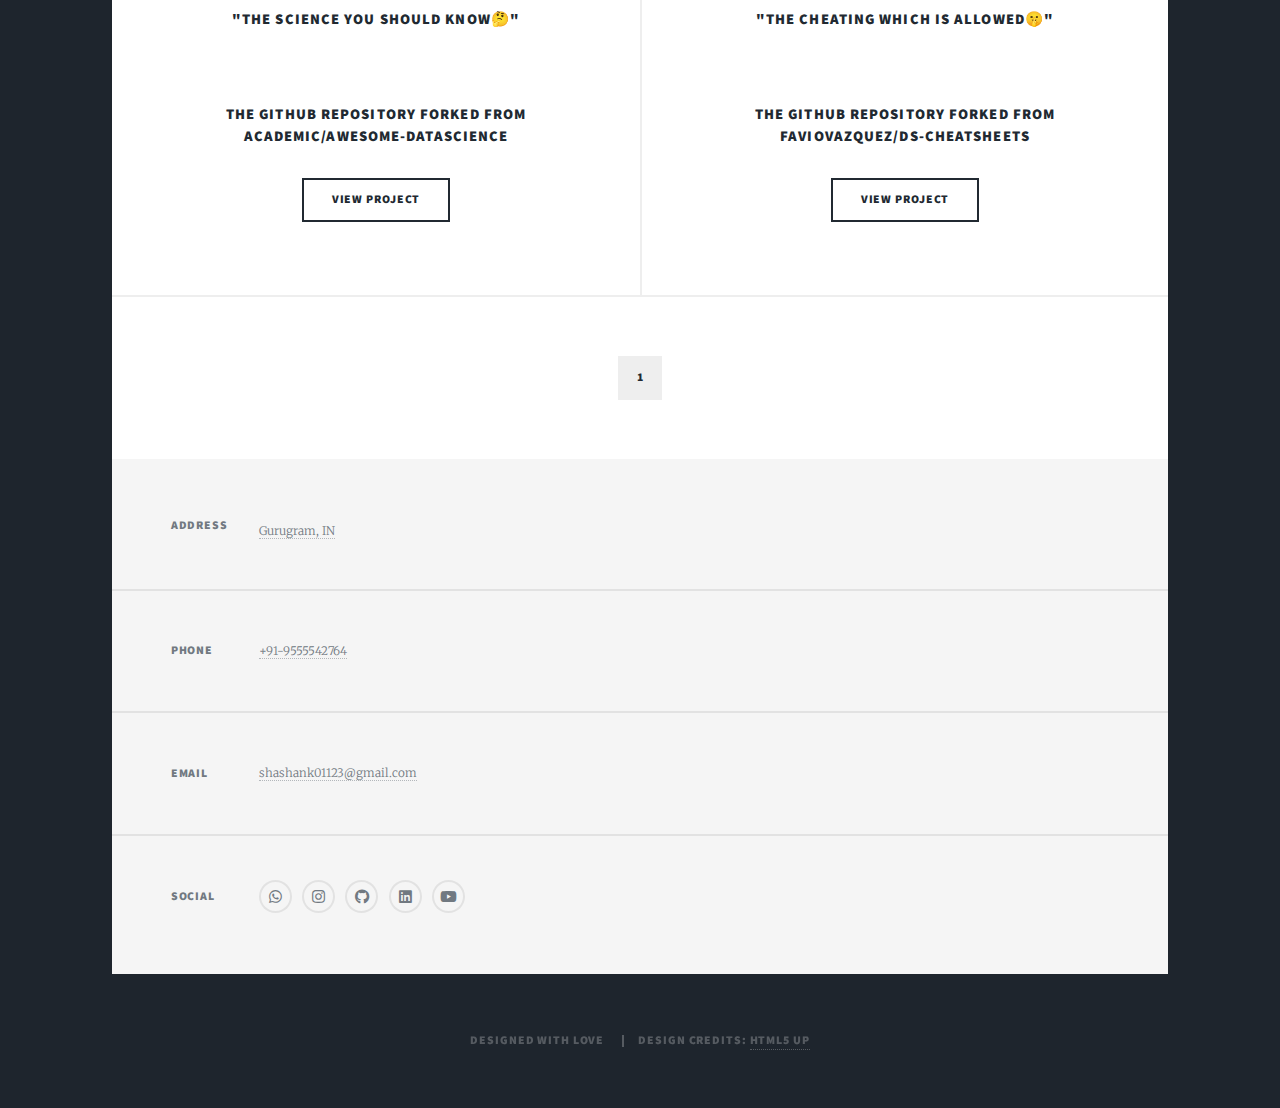
==== commit 5c2a581b: "revised" ====
--- a/index.html
+++ b/index.html
@@ -1,33 +1,23 @@
 <!DOCTYPE HTML>
-<!--
-	Massively by HTML5 UP
-	html5up.net | @ajlkn
-	Free for personal and commercial use under the CCA 3.0 license (html5up.net/license)
--->
+
 <html>
-
 <head>
     <title>Shashank Kashyap Portfolio</title>
     <link rel="icon" href="images\Shashank_Photograph1.jpg" type="image/x-icon">
     <meta charset="utf-8" />
     <meta name="viewport" content="width=device-width, initial-scale=1, user-scalable=no" />
-
     <link rel="stylesheet" href="assets/css/main.css" />
-    <!-- <noscript>
-        <link rel="icon" href="favicon.ico" type = "image/x-icon">
-        <link rel="icon" href="Shashank_Photograph.jpeg" type = "image/x-icon">
-    </noscript> -->
 </head>
 
 <body class="is-preload">
-
     <!-- Wrapper -->
     <div id="wrapper" class="fade-in">
         <!-- Intro -->
         <div id="intro">
             <h1>Shashank Kashyap</h1>
             <h2>Lead Business Analyst, Ameriprise Financial</h2>
-            <h3>A Business Data Analyst skilled in Excel, SQL, Power BI, Python, Linux and AWS <br><br> Automating the boring tasks with
+            <h3>A Business Data Analyst skilled in Excel, SQL, Power BI, Python, Linux and AWS <br><br> Automating the
+                boring tasks with
                 Python to make
                 them more lively 😉<br></h3>
             <h4>visit my portfolio website<a href="https://learnwithshashank.exlyapp.com/" target="_blank">
@@ -41,14 +31,11 @@
         <header id="header">
             <a href="index.html" class="logo">Welcome to my page</a>
         </header>
-
         <!-- Nav -->
         <nav id="nav">
             <ul class="links">
                 <li class="active"><a href="index.html">This is my Portfolio</a></li>
-                <!-- <li><a href="generic.html">My Blog</a></li> -->
                 <li><a href="blog.html">My Blog</a></li>
-                <!-- <li><a href="elements.html">Elements Reference</a></li>  -->
             </ul>
             <ul class="icons">
                 <li><a href="https://wa.link/x81d4i" target="_blank" class="icon brands alt fa-whatsapp"><span
@@ -66,45 +53,40 @@
 
         <!-- Main -->
         <div id="main">
-
             <!-- Featured Post -->
-
             <article class="post featured">
                 <header class="major">
                     <span class="date">2023</span>
                     <h2><a href="https://www.linkedin.com/in/imshashankashyap/" target="_blank">About me👨🏻‍💻</a></h2>
-
                 </header>
                 <a href="https://www.linkedin.com/in/imshashankashyap/" target="_blank" class="image main">
-                    <center><img src="images\Shashank_Photograph1.jpg" style="width:250px" ; height:250px alt=""> </center>
+                    <center><img src="images\Shashank_Photograph1.jpg" style="width:250px" ; height:250px alt="">
+                    </center>
                 </a>
-                <p><b>Hello everyone, I am Shashank Kashyap, a Lead Business Analyst at Ameriprise Financial. I have over
-                    7+ years of experience in the IT Industry. I completed my Masters'in Machine Learning and Artificial
-                    Intelligence from Liverpool John Moores University, England in 2023
-                    and have worked on Data Science, NLP, Finance and Government based projects.</b></p>
+                <p><b>Hello everyone, I am Shashank Kashyap, a Lead Business Analyst at Ameriprise Financial. I have
+                        over
+                        7+ years of experience in the IT Industry. I completed my Masters'in Machine Learning and
+                        Artificial
+                        Intelligence from Liverpool John Moores University, England in 2023
+                        and have worked on Data Science, NLP, Finance and Government based projects.</b></p>
                 <ul class="actions special">
 
-
-                    <li><a href="https://resume-shashank-kashyap.s3.amazonaws.com/Shashank_Kashyap_Resume.pdf"
+                    <li><a href="https://drive.google.com/file/d/16Av5uk-kOx6dH3AxohyIDGYnzEKzLYnV/view?usp=drivesdk"
                             target="_blank" class="button large">
                             View my Resume
                         </a>
                     </li>
 
-
                     <li><a href="https://chat.whatsapp.com/FTHZYfLlCOY73GuhwuONYT" target="_blank" class="button large">
-                            Join Free Data Analyst Community
+                            Join Business Data Analyst GROUP
                         </a>
                     </li>
 
                     <li><a href="https://docs.google.com/spreadsheets/d/1aVnLCaL0VPZSQAHD0v4YayNS-m0azWT36VpyDzQ6N10/edit?usp=sharing"
                             target="_blank" class="button large">
                             Important links | Vacancies
-
-                            
                         </a>
                     </li>
-
 
                     <li><a href="https://iamsk.medium.com/" target="_blank" class="button large">
                             Check my Blog
@@ -161,6 +143,22 @@
                         </ul>
                     </article> -->
 
+                     <article class="post featured">
+                        <header class="major">
+                            <span class="date">May,2024</span>
+                            <h2><a href="https://exly.co/tOyGqS" target="_blank">LEARN SQL, POWER BI and Python</a>
+                            </h2>
+                            <h4>A must have data/business analyst skill
+                            </h4>
+                        </header>
+                        <a href="https://learnwithshashank.exlyapp.com/" target="_blank" class="product-image"><img
+                                src="images/recorded.jpg"" height="500px" width="350px" alt=""></a>
+                        <ul class="actions special">
+                            <li><a href="https://exly.co/tOyGqS" target="_blank" class="button large">Click Here
+                                    to check various offerings</a></li>
+                        </ul>
+                    </article>
+
 
                     <article class="post featured">
                         <header class="major">
@@ -173,44 +171,44 @@
 
                             <h5>(Watch the demo lecture)</h5>
                         </header>
-                        <iframe width="300" height="360" src="https://www.youtube.com/embed/gtXvFs4VHi8"
-                            title="Automating Excel Report with SQL, Python and Scheduler | Automate the daily tasks with Python"
-                            frameborder="0"
-                            allow="accelerometer; autoplay; clipboard-write; encrypted-media; gyroscope; picture-in-picture; web-share"
+
+                            <iframe width="100%" height="360" src="https://www.youtube.com/embed/gtXvFs4VHi8"
+                            title="Automating Excel Report with SQL, Python and Scheduler | Automate the daily tasks with Python" 
+                            frameborder="0" allow="accelerometer; autoplay; clipboard-write; 
+                            encrypted-media; gyroscope; picture-in-picture; web-share"
                             allowfullscreen></iframe>
-
-
-                        <!-- <a href="https://tinyurl.com/y9uet72b" target="_blank" class="product-image"><img
-                                src="Python poster.jpg" height="500px" width="350px" alt=""></a> -->
+                            
                         <ul class="actions special">
-                            <li><a href="https://exly.co/NhlqDA" target="_blank" class="button large">
-                                Click to purchase full lecture</a></li>
+                            <li><a href="https://exly.co/GmoLDm" target="_blank" class="button large">
+                                    Click to purchase full lecture</a></li>
                         </ul>
                     </article>
-
 
                     <article class="post featured">
                         <header class="major">
                             <span class="date">2021-2023</span>
-                            <h2><a href="https://www.youtube.com/embed/hq1q4wUG9Fs" target="_blank">Student Testimonials🧑🏻‍💻</a>
+                            <h2><a href="https://www.youtube.com/embed/hq1q4wUG9Fs" target="_blank">Student
+                                    Testimonials🧑🏻‍💻</a>
                             </h2>
                             <h4>(Below is the video testimonial from the Pythophiles of the previous batches)
                             </h4>
                         </header>
-                        <iframe width="300 height="360" src="https://www.youtube.com/embed/hq1q4wUG9Fs"
-                            title="Student Testimonials Python Basics" frameborder="0"
-                            allow="accelerometer; autoplay; clipboard-write; encrypted-media; gyroscope; picture-in-picture; web-share"
-                            allowfullscreen></iframe>
-
+                        
+                        <iframe width="100%" height="360" src="https://www.youtube.com/embed/hq1q4wUG9Fs"
+                        title="Student Testimonials Python Basics" 
+                        frameborder="0" allow="accelerometer; autoplay; clipboard-write; 
+                        encrypted-media; gyroscope; picture-in-picture; web-share"
+                        allowfullscreen></iframe>
+
+                        
 
                         <!-- <a href="https://tinyurl.com/y9uet72b" target="_blank" class="product-image"><img
                                 src="Python poster.jpg" height="500px" width="350px" alt=""></a> -->
                         <ul class="actions special">
                             <li><a href="https://tinyurl.com/y9uet72b" target="_blank" class="button large">
-                                Click to check upcoming batch</a></li>
+                                    Click to check upcoming batch</a></li>
                         </ul>
                     </article>
-
 
                     <header class="major">
                         <span class="date">2023</span>
@@ -221,16 +219,12 @@
                             Thesis</h4>
                     </header>
                     <a href="https://github.com/imShashanKashyap/MovRec_Repository" target="_blank"
-                        class="image main"><img src="Netflix1.jpg" alt="" /></a>
+                        class="image main"><img src="/images/Netflix1.jpg" alt="" /></a>
                     <ul class="actions special">
                         <li><a href="https://github.com/imShashanKashyap/MovRec_Repository" target="_blank"
                                 class="button large">View Project</a></li>
                     </ul>
             </article>
-
-
-
-
 
             <section class="posts">
 
@@ -271,69 +265,6 @@
                     </ul>
                 </article>
 
-
-
-
-                <!-- <3>
-                <! <article>
-                    <header>
-                        <span class="date">April 18, 2017</span>
-                        <h2><a href="#">Ante mattis<br />
-                                interdum dolor</a></h2>
-                    </header>
-                    <a href="#" class="image fit"><img src="images/pic04.jpg" alt="" /></a>
-                    <p>Donec eget ex magna. Interdum et malesuada fames ac ante ipsum primis in faucibus. Pellentesque
-                        venenatis dolor imperdiet dolor mattis sagittis magna etiam.</p>
-                    <ul class="actions special">
-                        <li><a href="#" class="button">Full Story</a></li>
-                    </ul>
-                </article>
-
-                <4>
-                <article>
-                    <header>
-                        <span class="date">April 14, 2017</span>
-                        <h2><a href="#">Tempus sed<br />
-                                nulla imperdiet</a></h2>
-                    </header>
-                    <a href="#" class="image fit"><img src="images/pic05.jpg" alt="" /></a>
-                    <p>Donec eget ex magna. Interdum et malesuada fames ac ante ipsum primis in faucibus. Pellentesque
-                        venenatis dolor imperdiet dolor mattis sagittis magna etiam.</p>
-                    <ul class="actions special">
-                        <li><a href="#" class="button">Full Story</a></li>
-                    </ul>
-                </article>
-
-                <5>
-                <article>
-                    <header>
-                        <span class="date">April 11, 2017</span>
-                        <h2><a href="#">Odio magna<br />
-                                sed consectetur</a></h2>
-                    </header>
-                    <a href="#" class="image fit"><img src="images/pic06.jpg" alt="" /></a>
-                    <p>Donec eget ex magna. Interdum et malesuada fames ac ante ipsum primis in faucibus. Pellentesque
-                        venenatis dolor imperdiet dolor mattis sagittis magna etiam.</p>
-                    <ul class="actions special">
-                        <li><a href="#" class="button">Full Story</a></li>
-                    </ul>
-                </article>
-
-                <6>
-                <article>
-                    <header>
-                        <span class="date">April 7, 2017</span>
-                        <h2><a href="#">Augue lorem<br />
-                                primis vestibulum</a></h2>
-                    </header>
-                    <a href="#" class="image fit"><img src="images/pic07.jpg" alt="" /></a>
-                    <p>Donec eget ex magna. Interdum et malesuada fames ac ante ipsum primis in faucibus. Pellentesque
-                        venenatis dolor imperdiet dolor mattis sagittis magna etiam.</p>
-                    <ul class="actions special">
-                        <li><a href="#" class="button">Full Story</a></li>
-                    </ul>
-                </article> -->
-
             </section>
 
             <!-- Footer -->
@@ -353,37 +284,14 @@
 
         </div>
 
-        
         <footer id="footer">
-            <!-- <section>
-                <form method="post" action="#">
-                    <div class="fields">
-                        <div class="field">
-                            <label for="name">Name</label>
-                            <input type="text" name="name" id="name" />
-                        </div>
-                        <div class="field">
-                            <label for="email">Email</label>
-                            <input type="text" name="email" id="email" />
-                        </div>
-                        <div class="field">
-                            <label for="message">Message</label>
-                            <textarea name="message" id="message" rows="3"></textarea>
-                        </div>
-                    </div>
-                    <ul class="actions">
-                        <li><input type="submit" value="Send Message" /></li>
-                    </ul>
-                </form>
-            </section> -->
-
 
             <section class="split contact">
                 <section class="alt">
                     <h3>Address</h3>
 
                     <p><a href="https://www.google.com/maps/place/New+Delhi,+Delhi/@28.5900635,77.2290188,15z/data=!4m6!3m5!1s0x390cfd5b347eb62d:0x52c2b7494e204dce!8m2!3d28.6139391!4d77.2090212!16zL20vMGRsdjA"
-                            target="_blank">New Delhi, IN</a></p>
+                            target="_blank">Gurugram, IN</a></p>
                     </p>
                 </section>
                 <section>
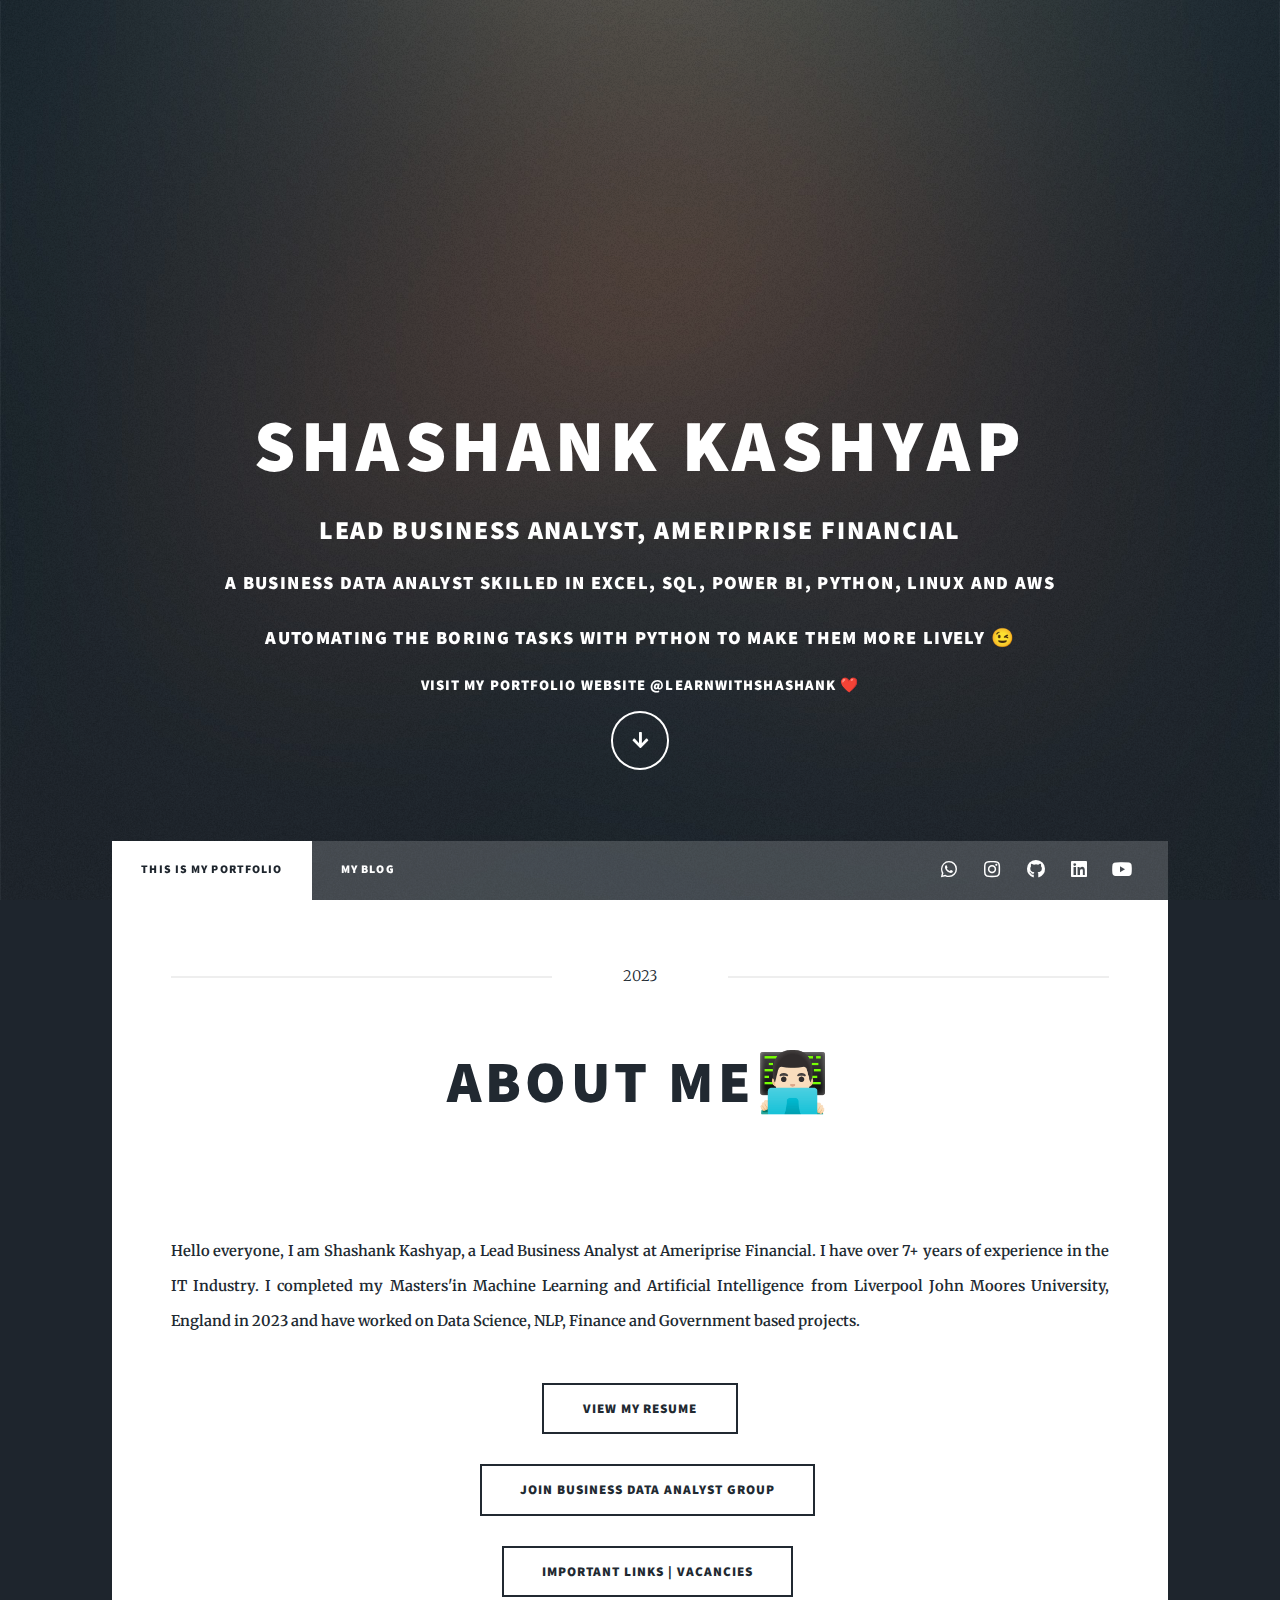
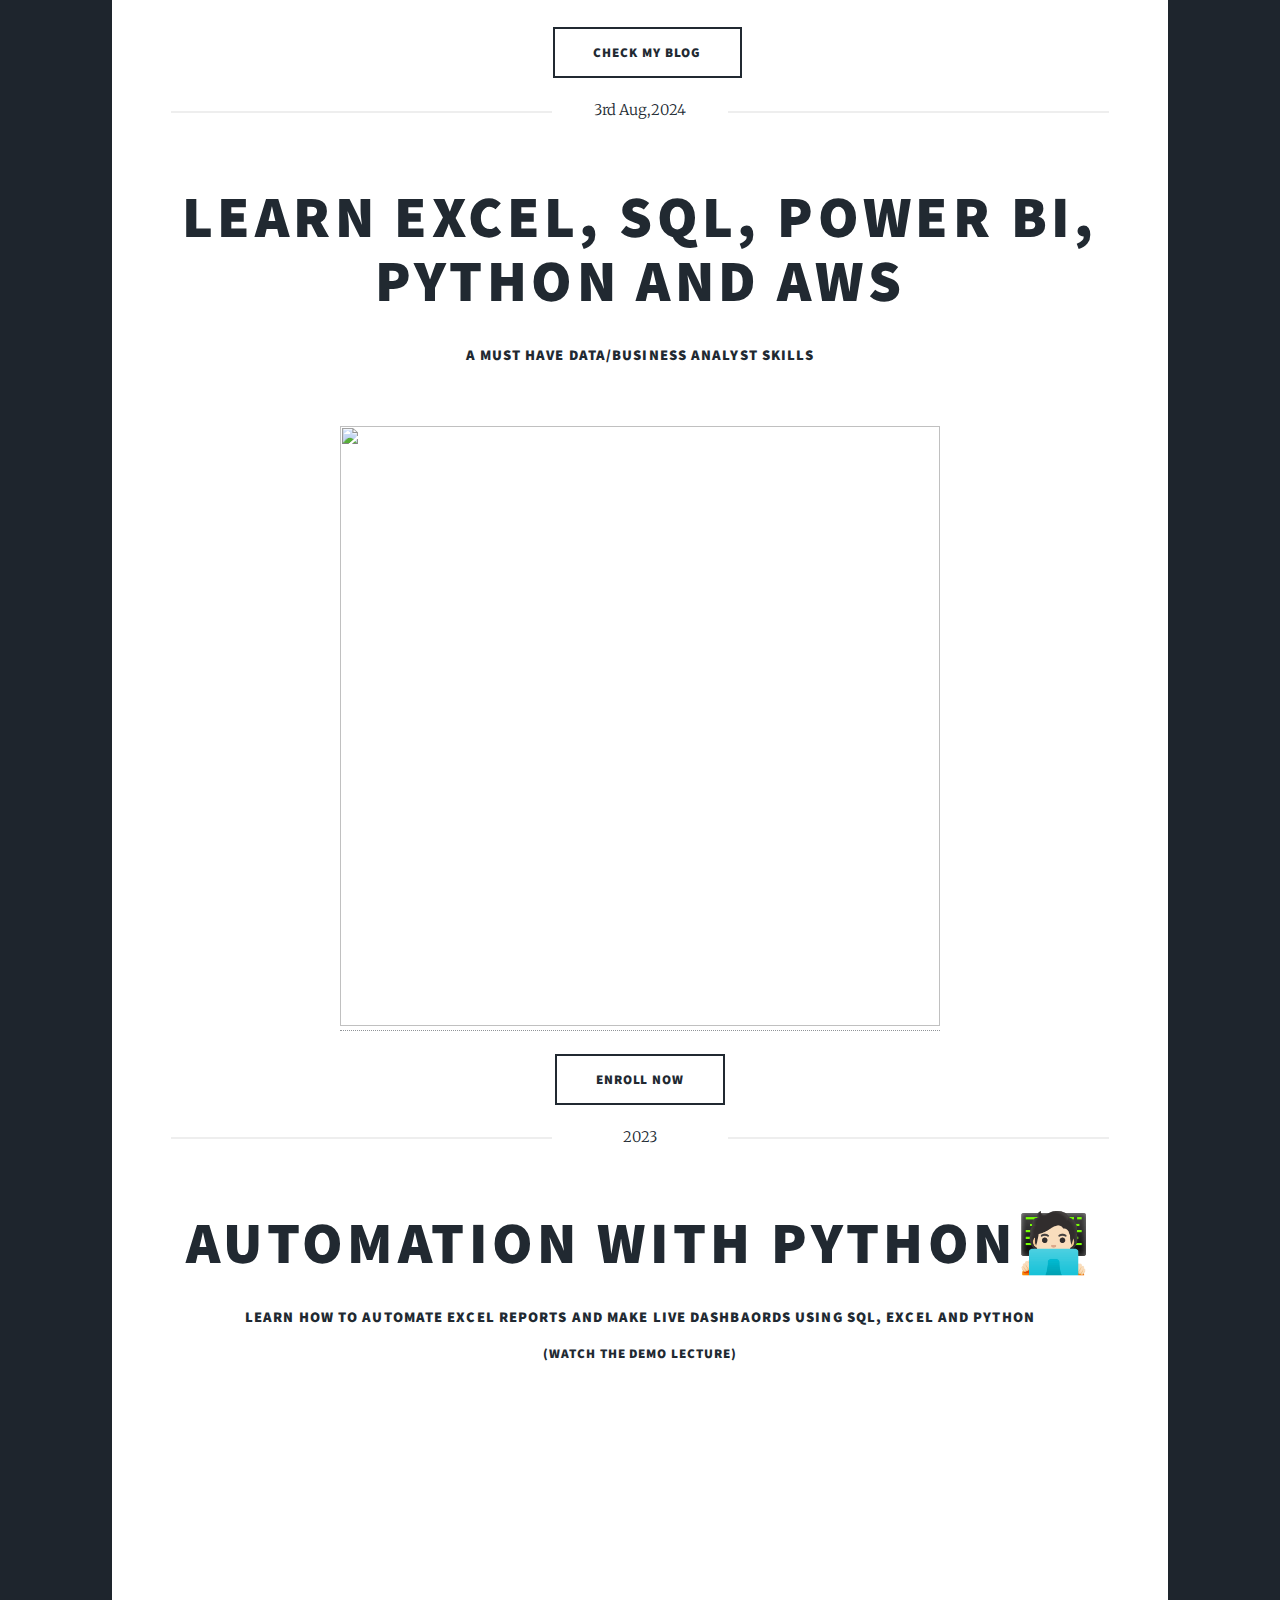
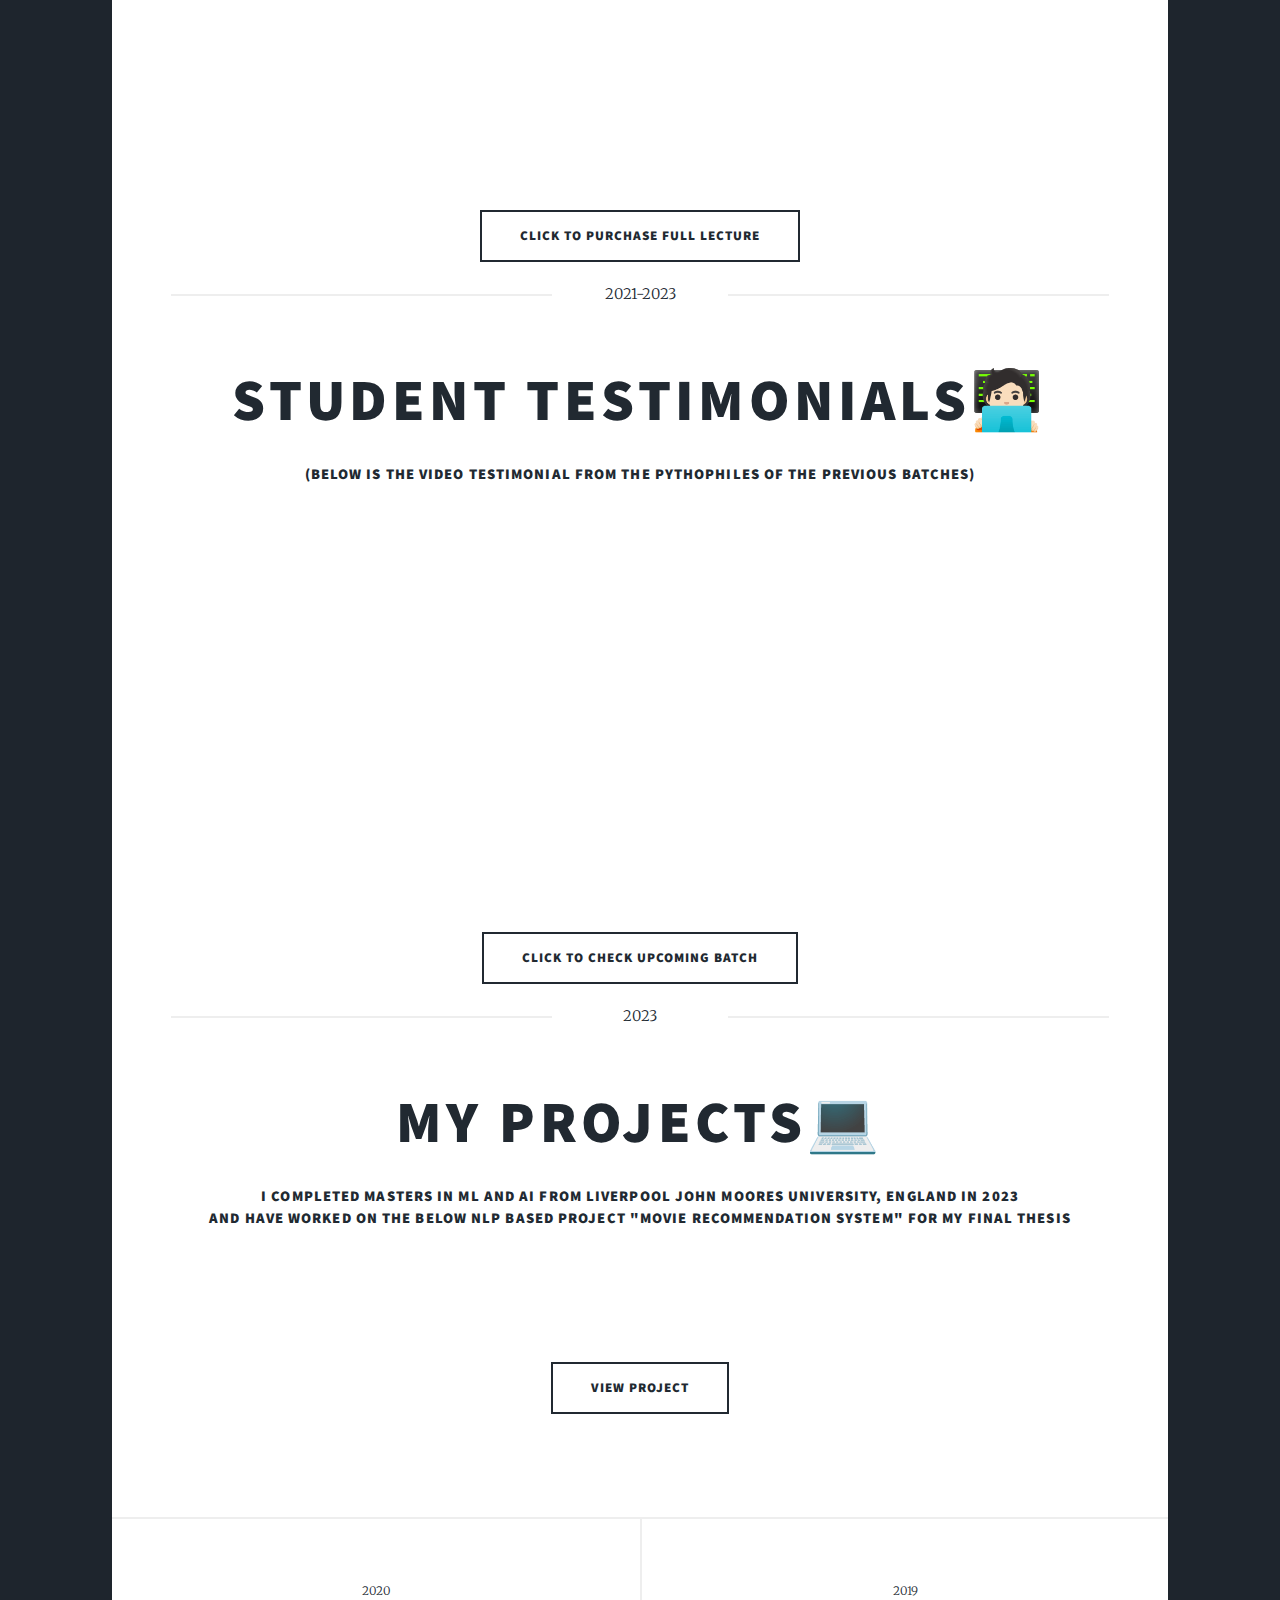
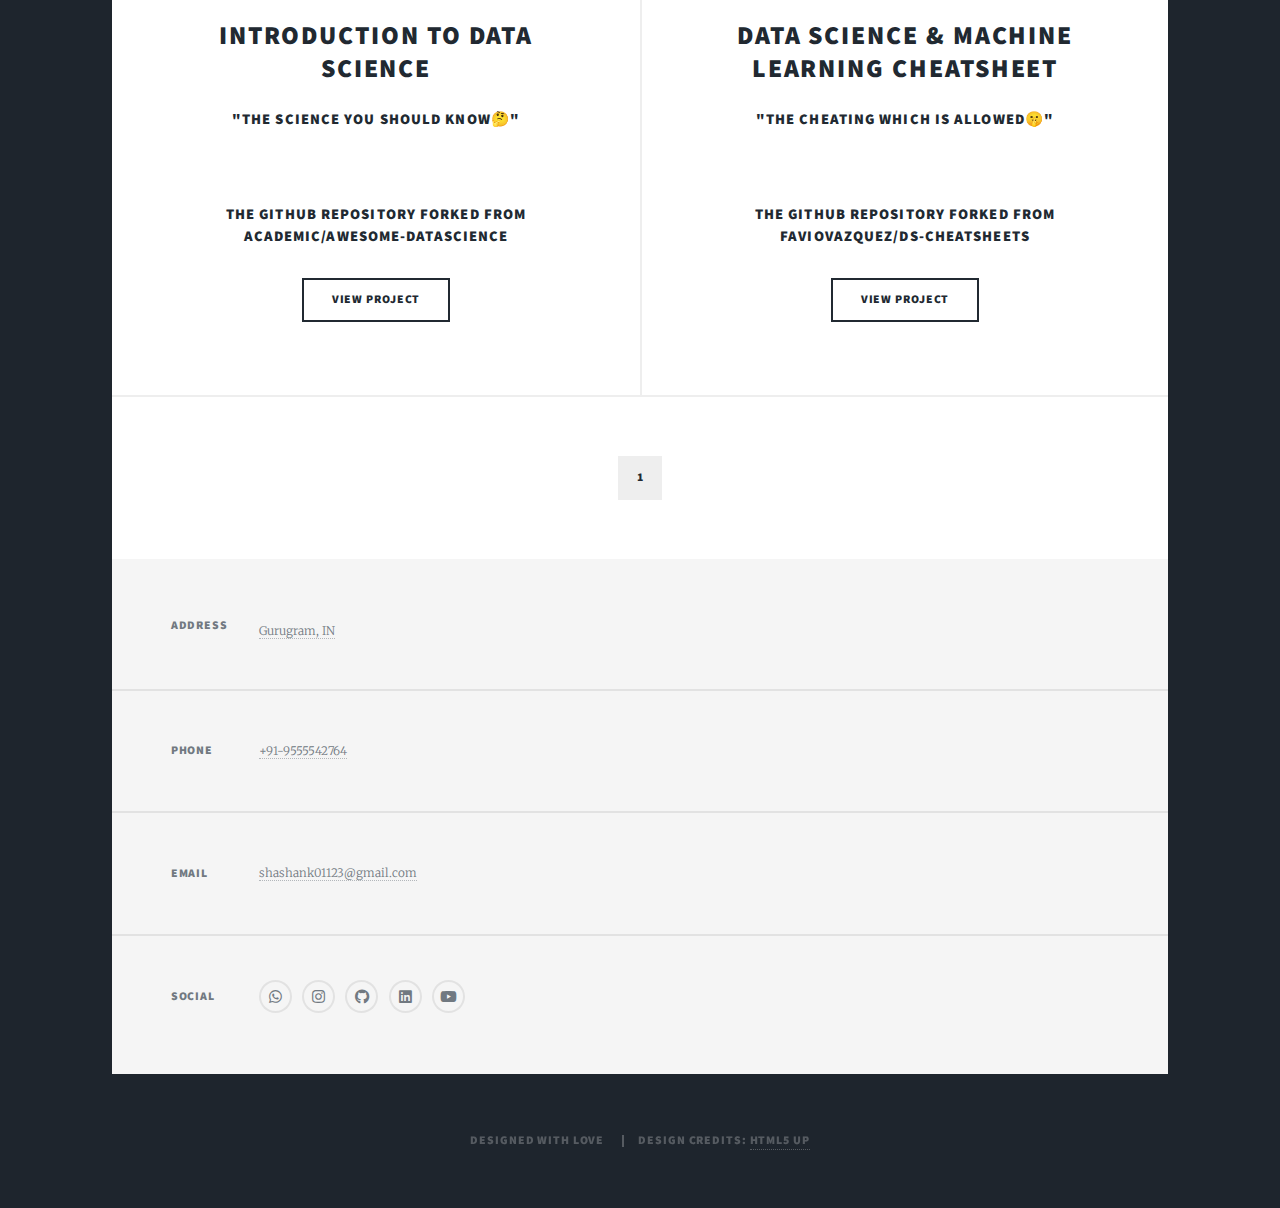
==== commit 80d4d486: "rev" ====
--- a/index.html
+++ b/index.html
@@ -145,17 +145,16 @@
 
                      <article class="post featured">
                         <header class="major">
-                            <span class="date">May,2024</span>
-                            <h2><a href="https://exly.co/tOyGqS" target="_blank">LEARN SQL, POWER BI and Python</a>
+                            <span class="date">3rd Aug,2024</span>
+                            <h2><a href="https://skillupclub.co/data-analyst" target="_blank">Learn Excel, SQL, POWER BI, Python and AWS</a>
                             </h2>
-                            <h4>A must have data/business analyst skill
+                            <h4>A must have Data/Business Analyst Skills
                             </h4>
                         </header>
-                        <a href="https://learnwithshashank.exlyapp.com/" target="_blank" class="product-image"><img
-                                src="images/recorded.jpg"" height="500px" width="350px" alt=""></a>
+                        <a href="https://skillupclub.co/data-analyst" target="_blank" class="product-image"><img
+                                src="images/Poster DA.png"" height="600px" width="600px" alt=""></a>
                         <ul class="actions special">
-                            <li><a href="https://exly.co/tOyGqS" target="_blank" class="button large">Click Here
-                                    to check various offerings</a></li>
+                            <li><a href="https://skillupclub.co/data-analyst" target="_blank" class="button large">ENROLL NOW</a></li>
                         </ul>
                     </article>
 
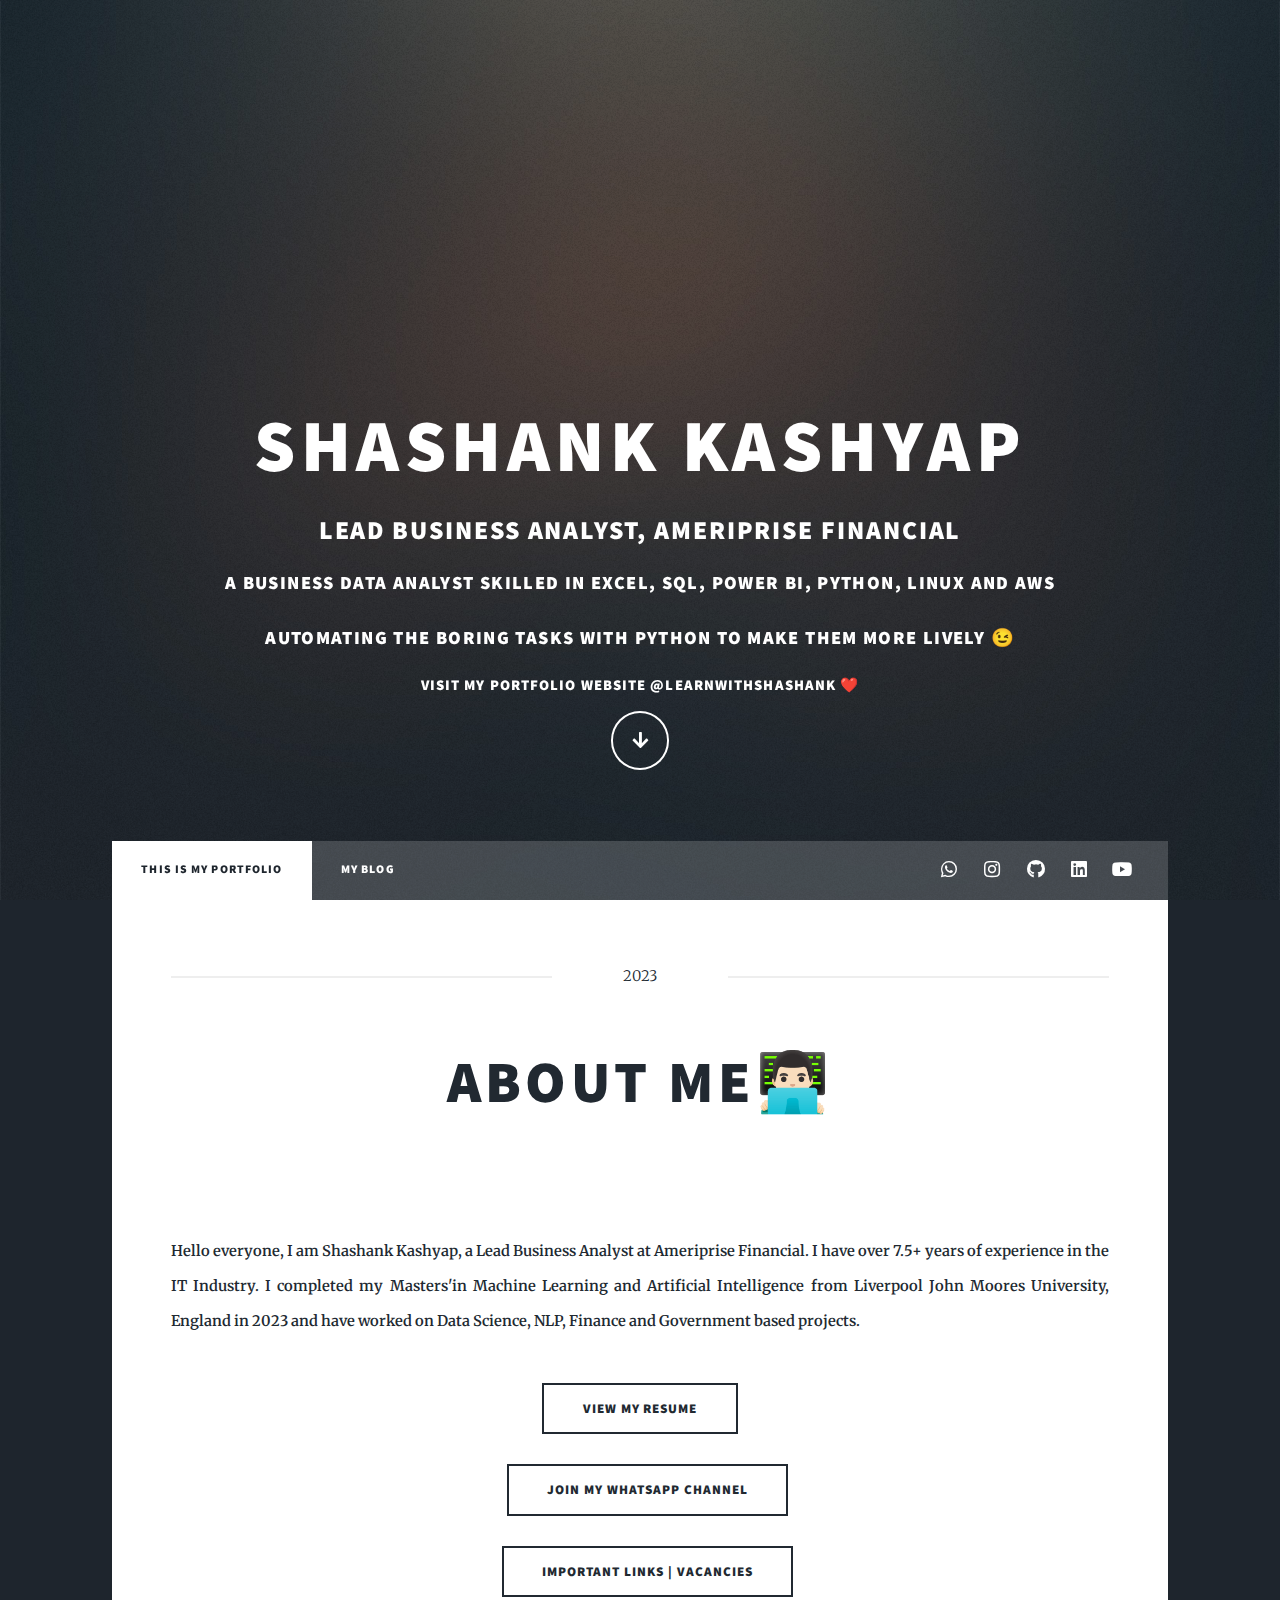
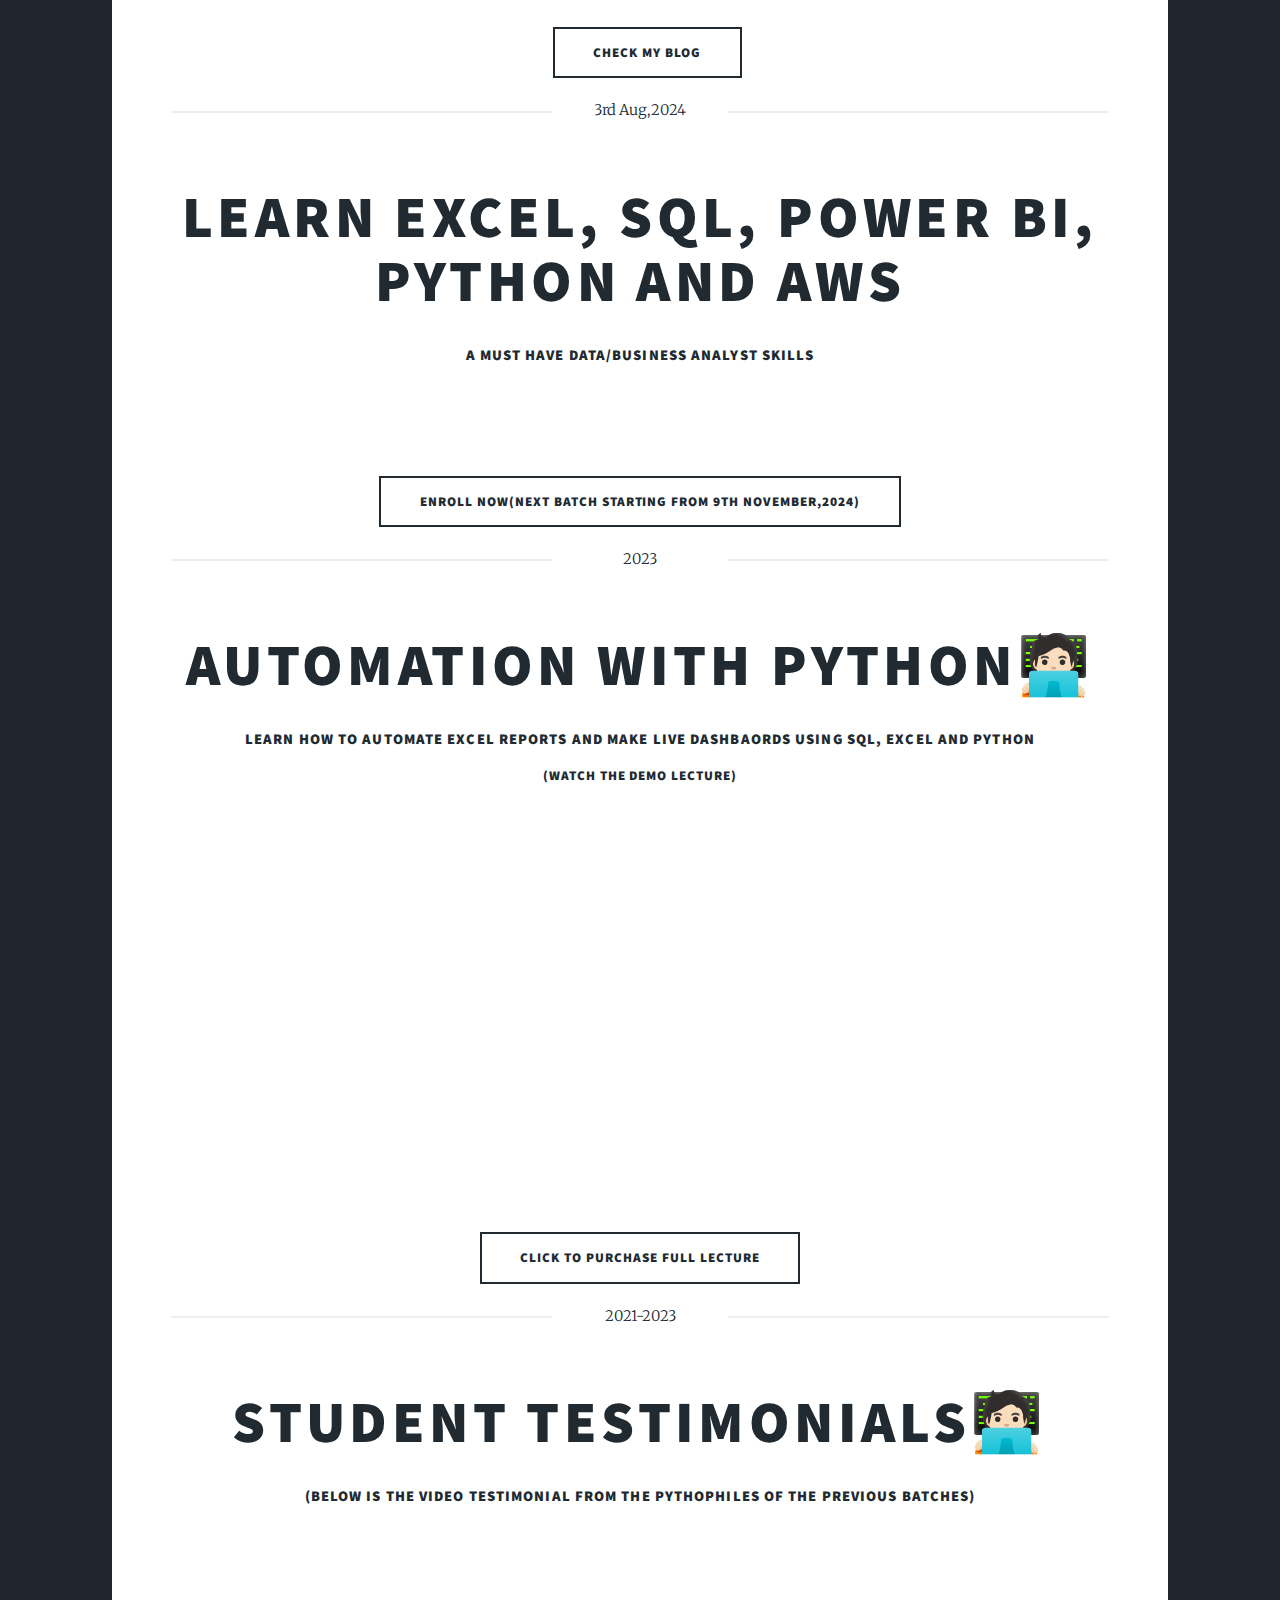
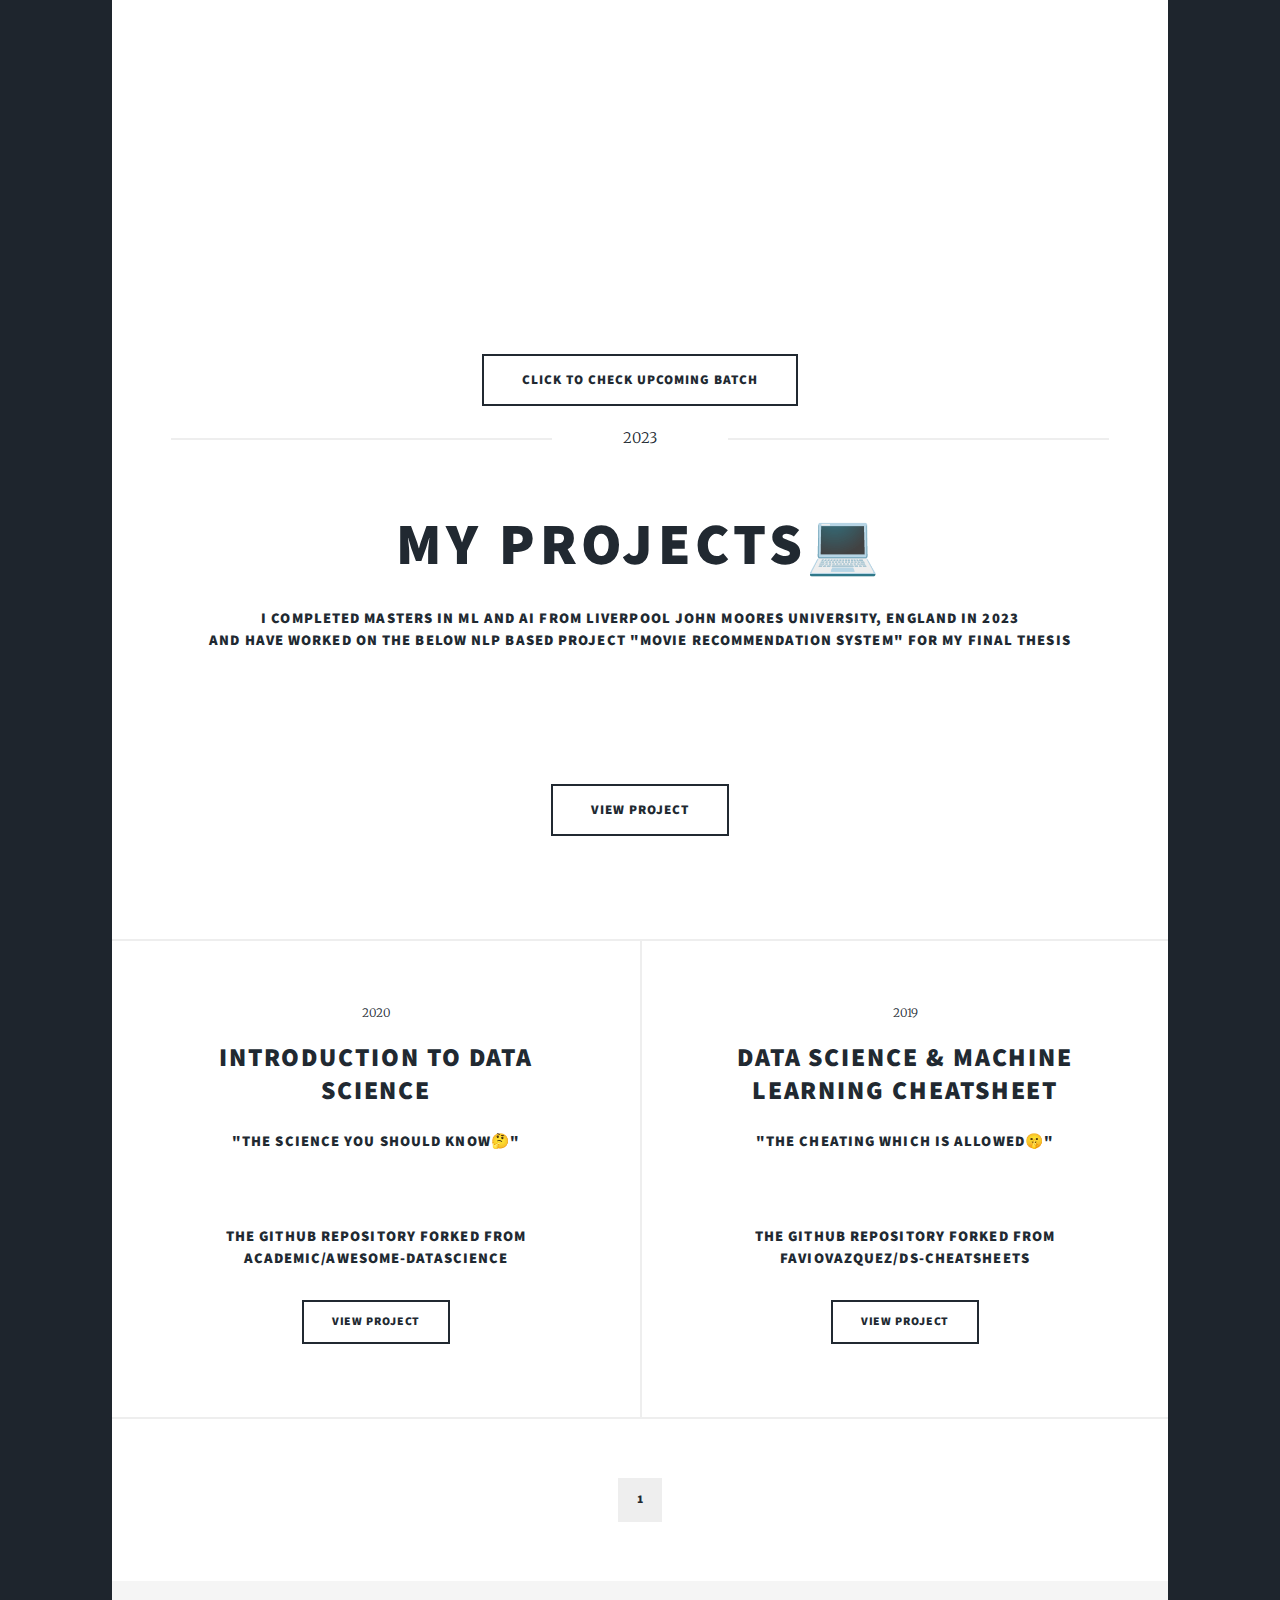
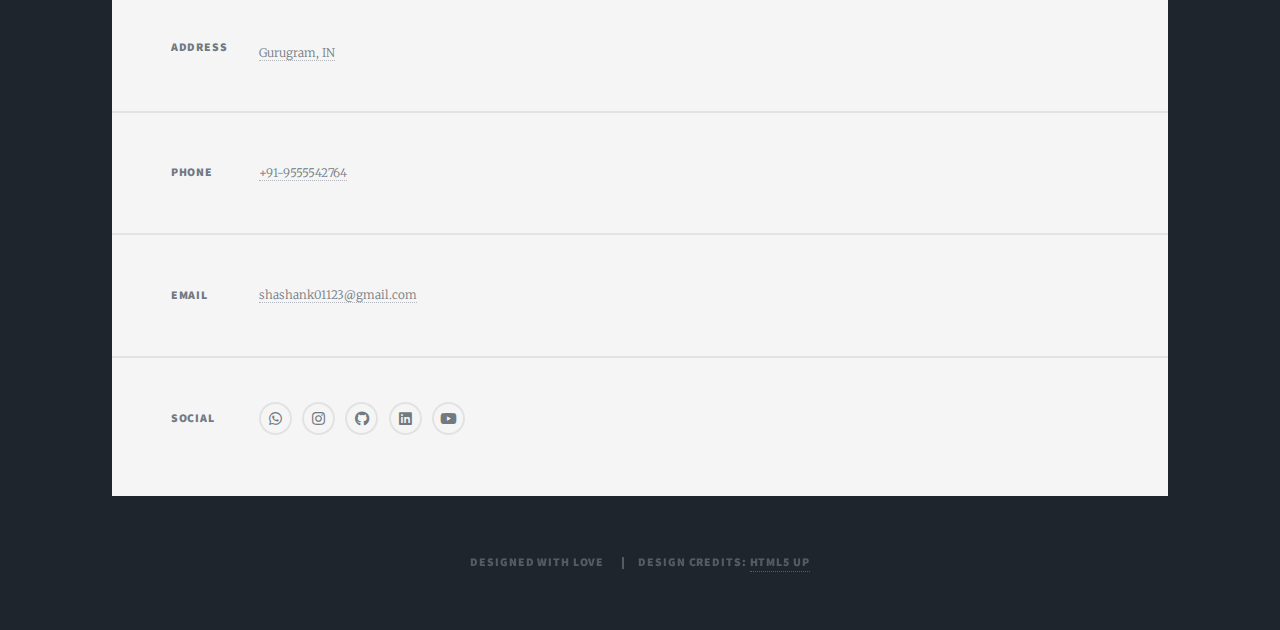
==== commit 300ce30a: "updated" ====
--- a/index.html
+++ b/index.html
@@ -65,20 +65,21 @@
                 </a>
                 <p><b>Hello everyone, I am Shashank Kashyap, a Lead Business Analyst at Ameriprise Financial. I have
                         over
-                        7+ years of experience in the IT Industry. I completed my Masters'in Machine Learning and
+                        7.5+ years of experience in the IT Industry. I completed my Masters'in Machine Learning and
                         Artificial
                         Intelligence from Liverpool John Moores University, England in 2023
                         and have worked on Data Science, NLP, Finance and Government based projects.</b></p>
                 <ul class="actions special">
 
-                    <li><a href="https://drive.google.com/file/d/16Av5uk-kOx6dH3AxohyIDGYnzEKzLYnV/view?usp=drivesdk"
+                    <li><a 
+                        href="https://learnwithshashank.s3.amazonaws.com/my_resume/Shashank_Kashyap_Resume.pdf"
                             target="_blank" class="button large">
                             View my Resume
                         </a>
                     </li>
 
-                    <li><a href="https://chat.whatsapp.com/FTHZYfLlCOY73GuhwuONYT" target="_blank" class="button large">
-                            Join Business Data Analyst GROUP
+                    <li><a href="https://whatsapp.com/channel/0029VaVvay3Fsn0jOJvhIj3e" target="_blank" class="button large">
+                            Join my WhatsApp Channel
                         </a>
                     </li>
 
@@ -152,11 +153,13 @@
                             </h4>
                         </header>
                         <a href="https://skillupclub.co/data-analyst" target="_blank" class="product-image"><img
-                                src="images/Poster DA.png"" height="600px" width="600px" alt=""></a>
+                                src="images/Poster DA.png"" style="max-width: 90%; height: auto;" alt=""></a>
+                       
                         <ul class="actions special">
-                            <li><a href="https://skillupclub.co/data-analyst" target="_blank" class="button large">ENROLL NOW</a></li>
+                            <li><a href="https://skillupclub.co/data-analyst" target="_blank" class="button large">ENROLL NOW(Next Batch starting from 9th November,2024)</a></li>
                         </ul>
                     </article>
+
 
 
                     <article class="post featured">
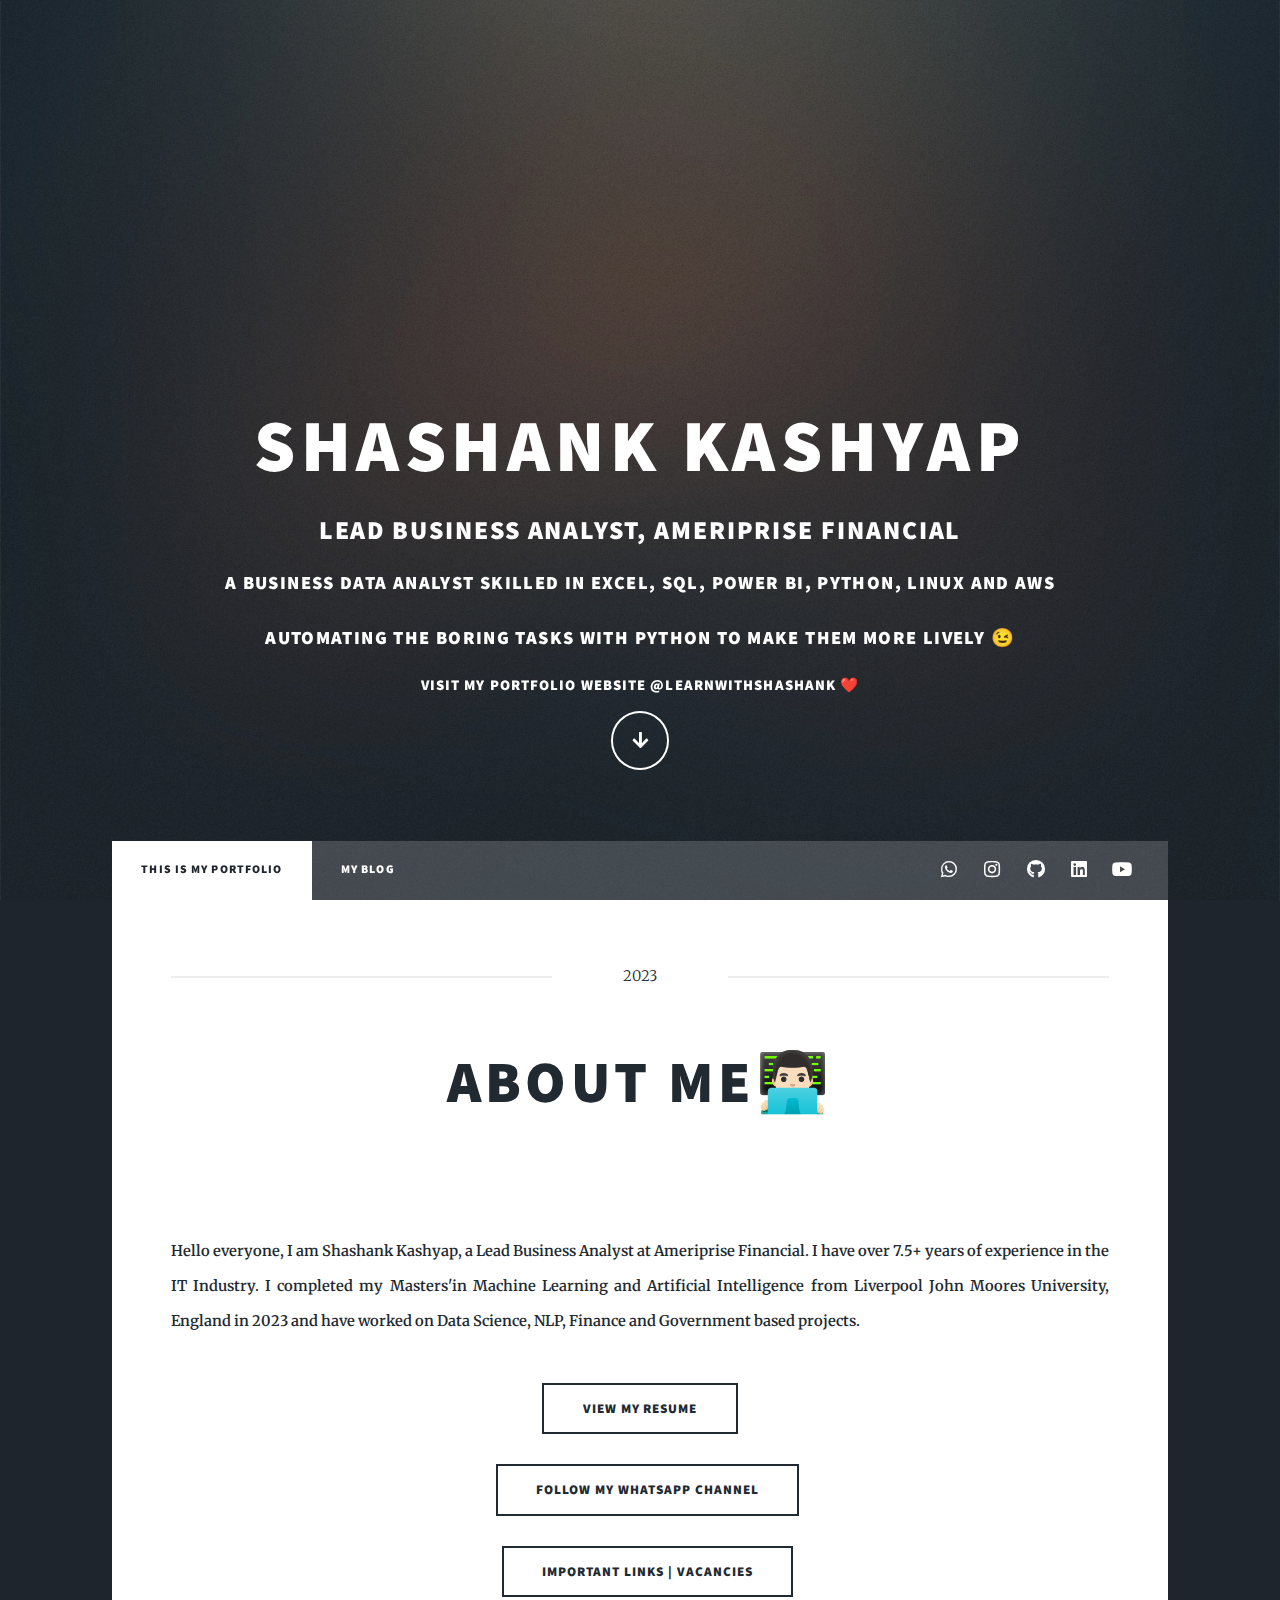
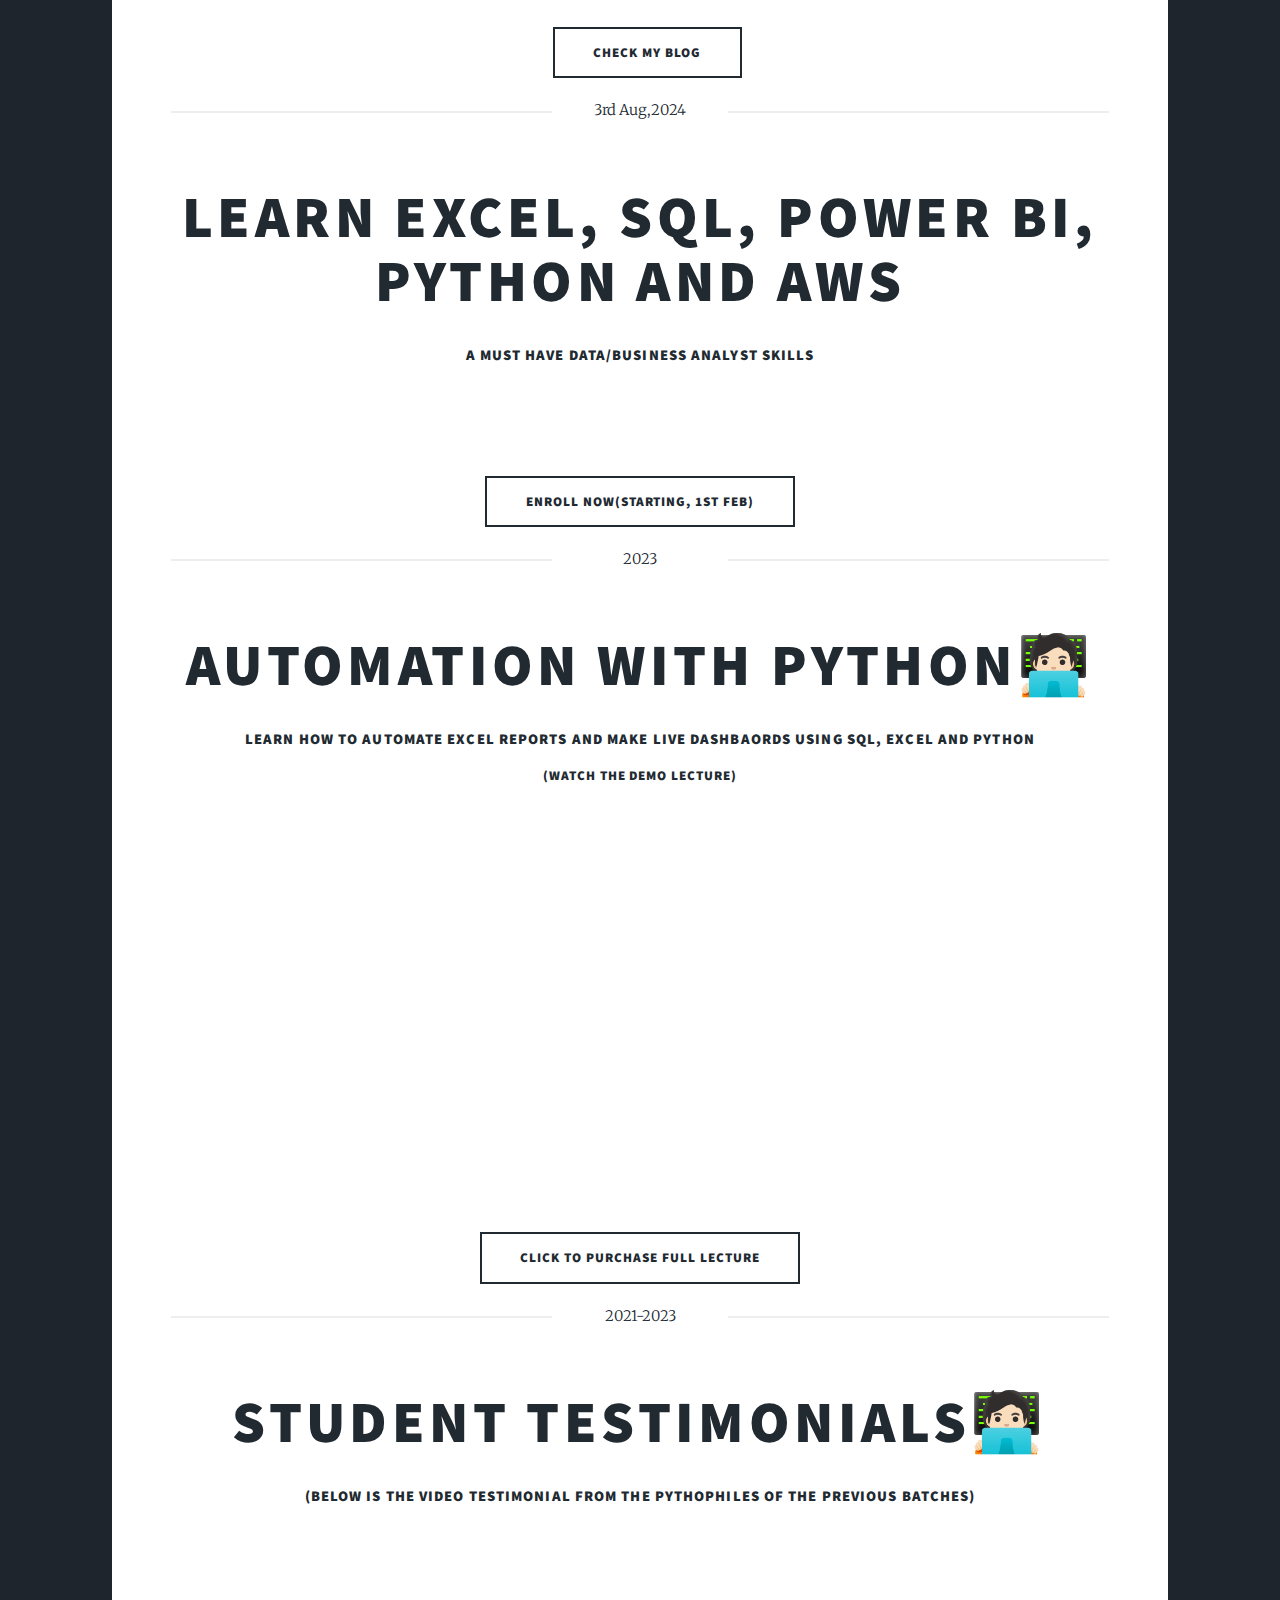
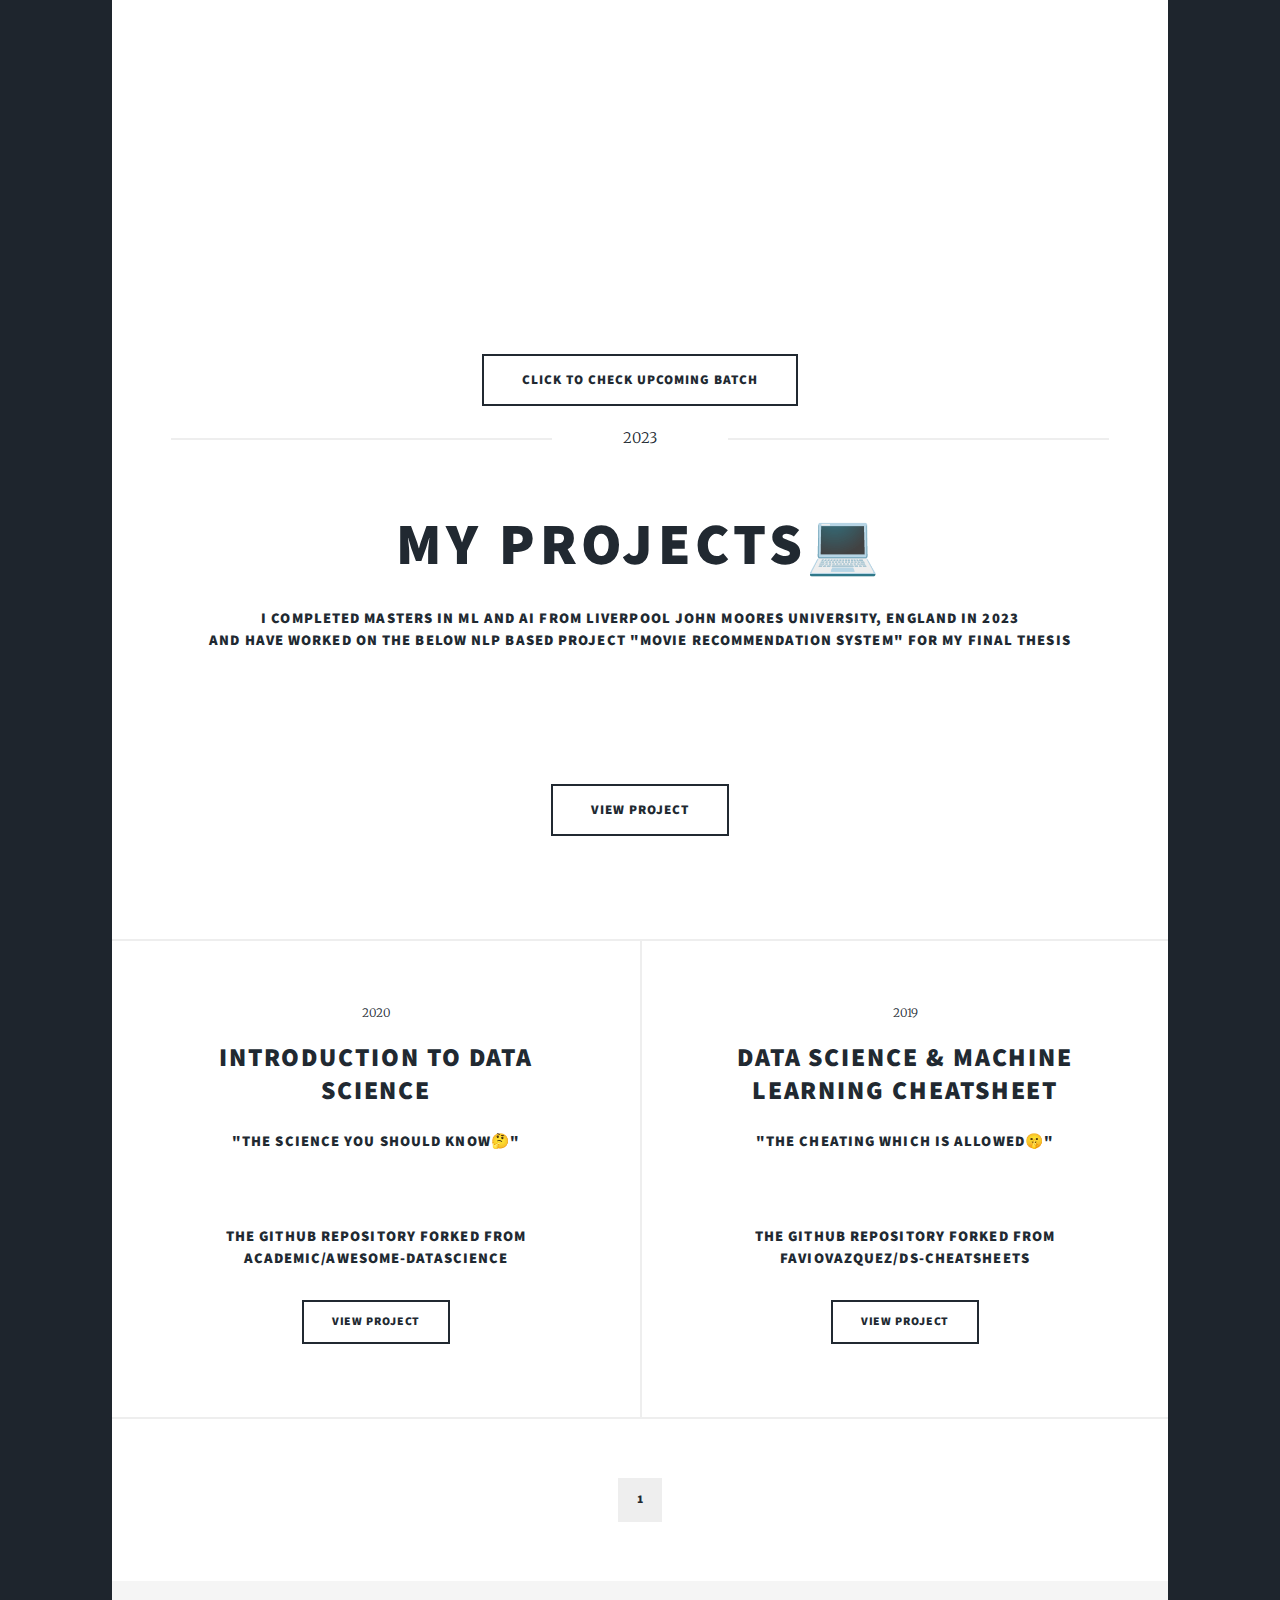
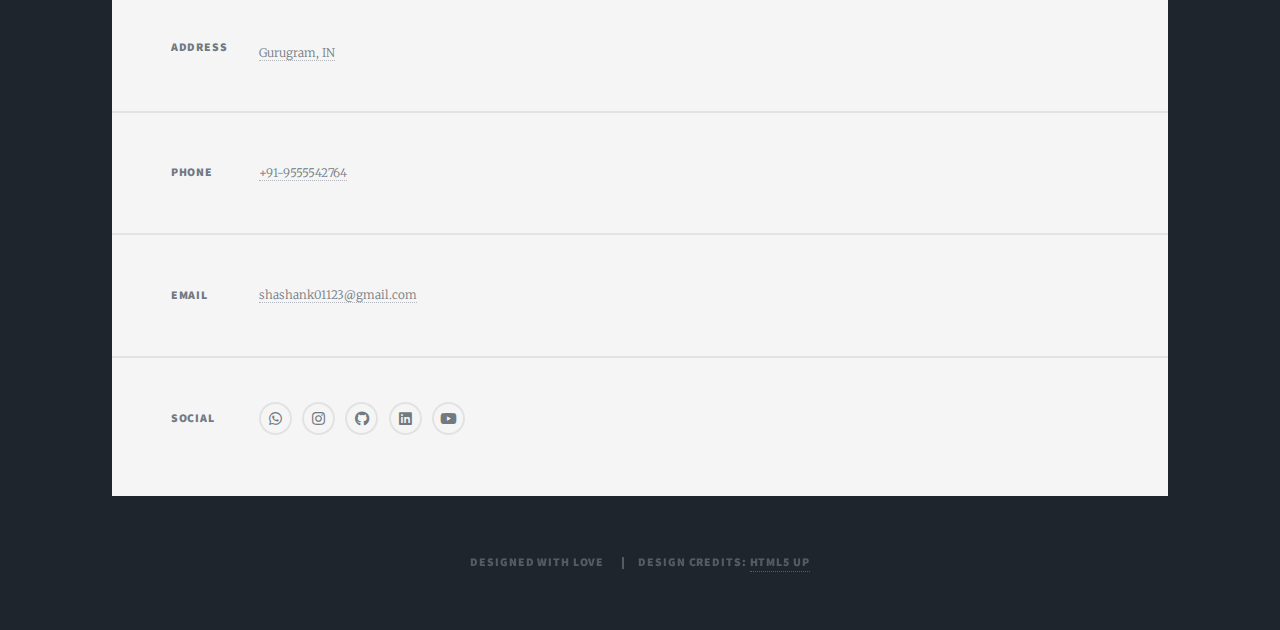
==== commit c02a9474: "i" ====
--- a/index.html
+++ b/index.html
@@ -79,7 +79,7 @@
                     </li>
 
                     <li><a href="https://whatsapp.com/channel/0029VaVvay3Fsn0jOJvhIj3e" target="_blank" class="button large">
-                            Join my WhatsApp Channel
+                            Follow my WhatsApp Channel
                         </a>
                     </li>
 
@@ -156,7 +156,7 @@
                                 src="images/Poster DA.png"" style="max-width: 90%; height: auto;" alt=""></a>
                        
                         <ul class="actions special">
-                            <li><a href="https://skillupclub.co/data-analyst" target="_blank" class="button large">ENROLL NOW(Next Batch starting from 9th November,2024)</a></li>
+                            <li><a href="https://skillupclub.co/data-analyst" target="_blank" class="button large">ENROLL NOW(Starting, 1st Feb)</a></li>
                         </ul>
                     </article>
 
